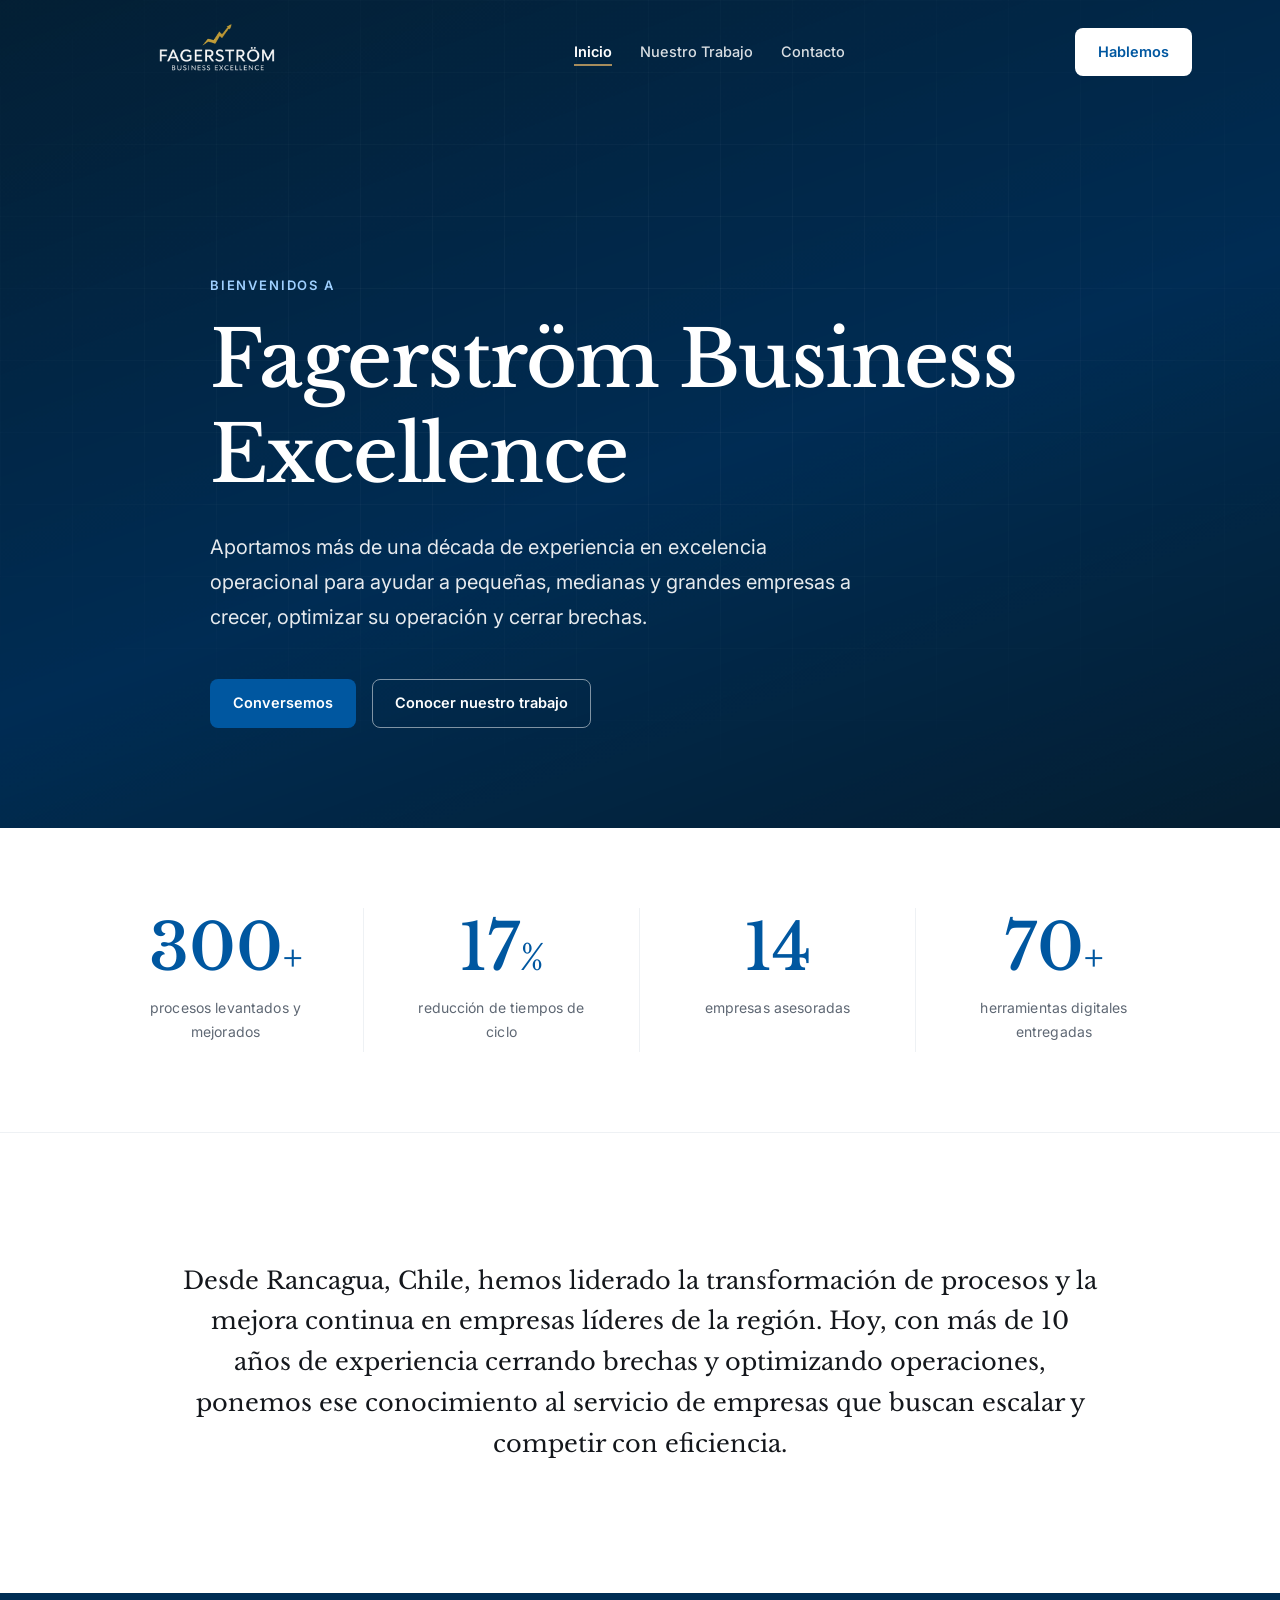
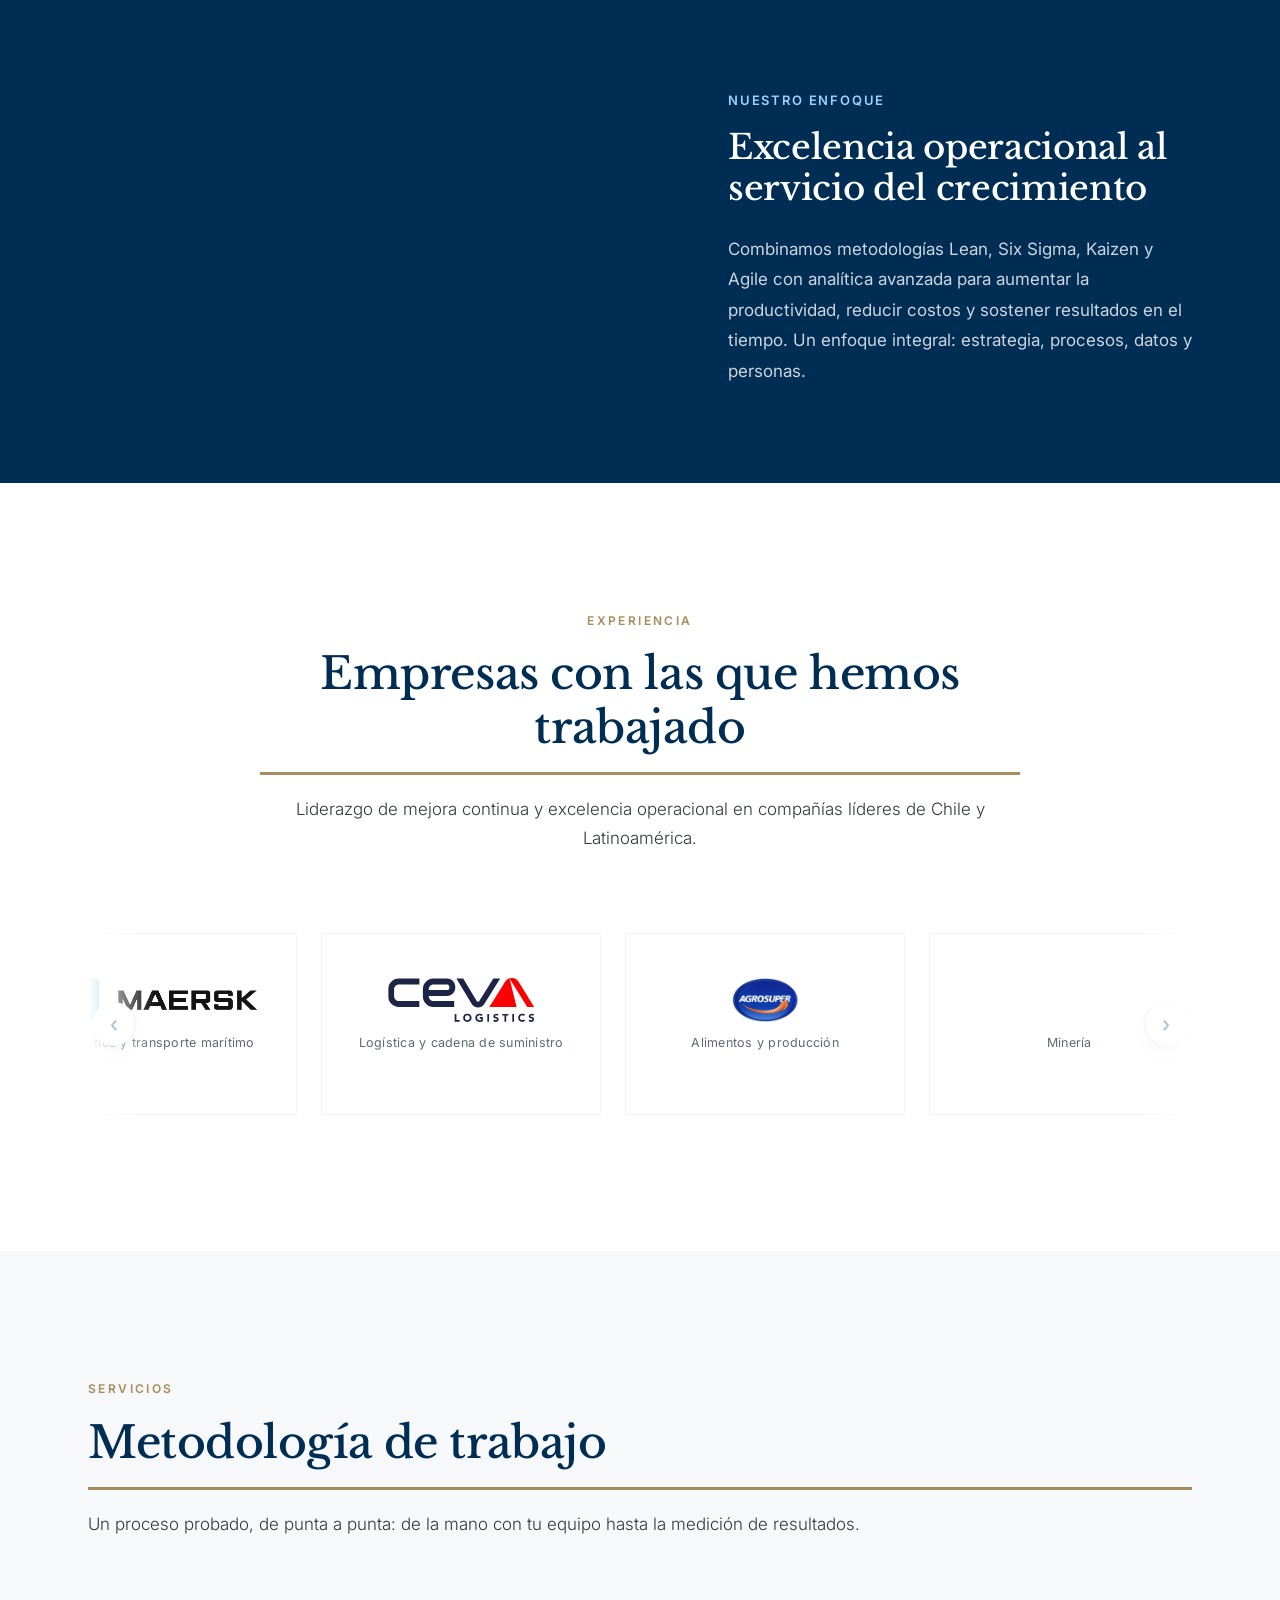
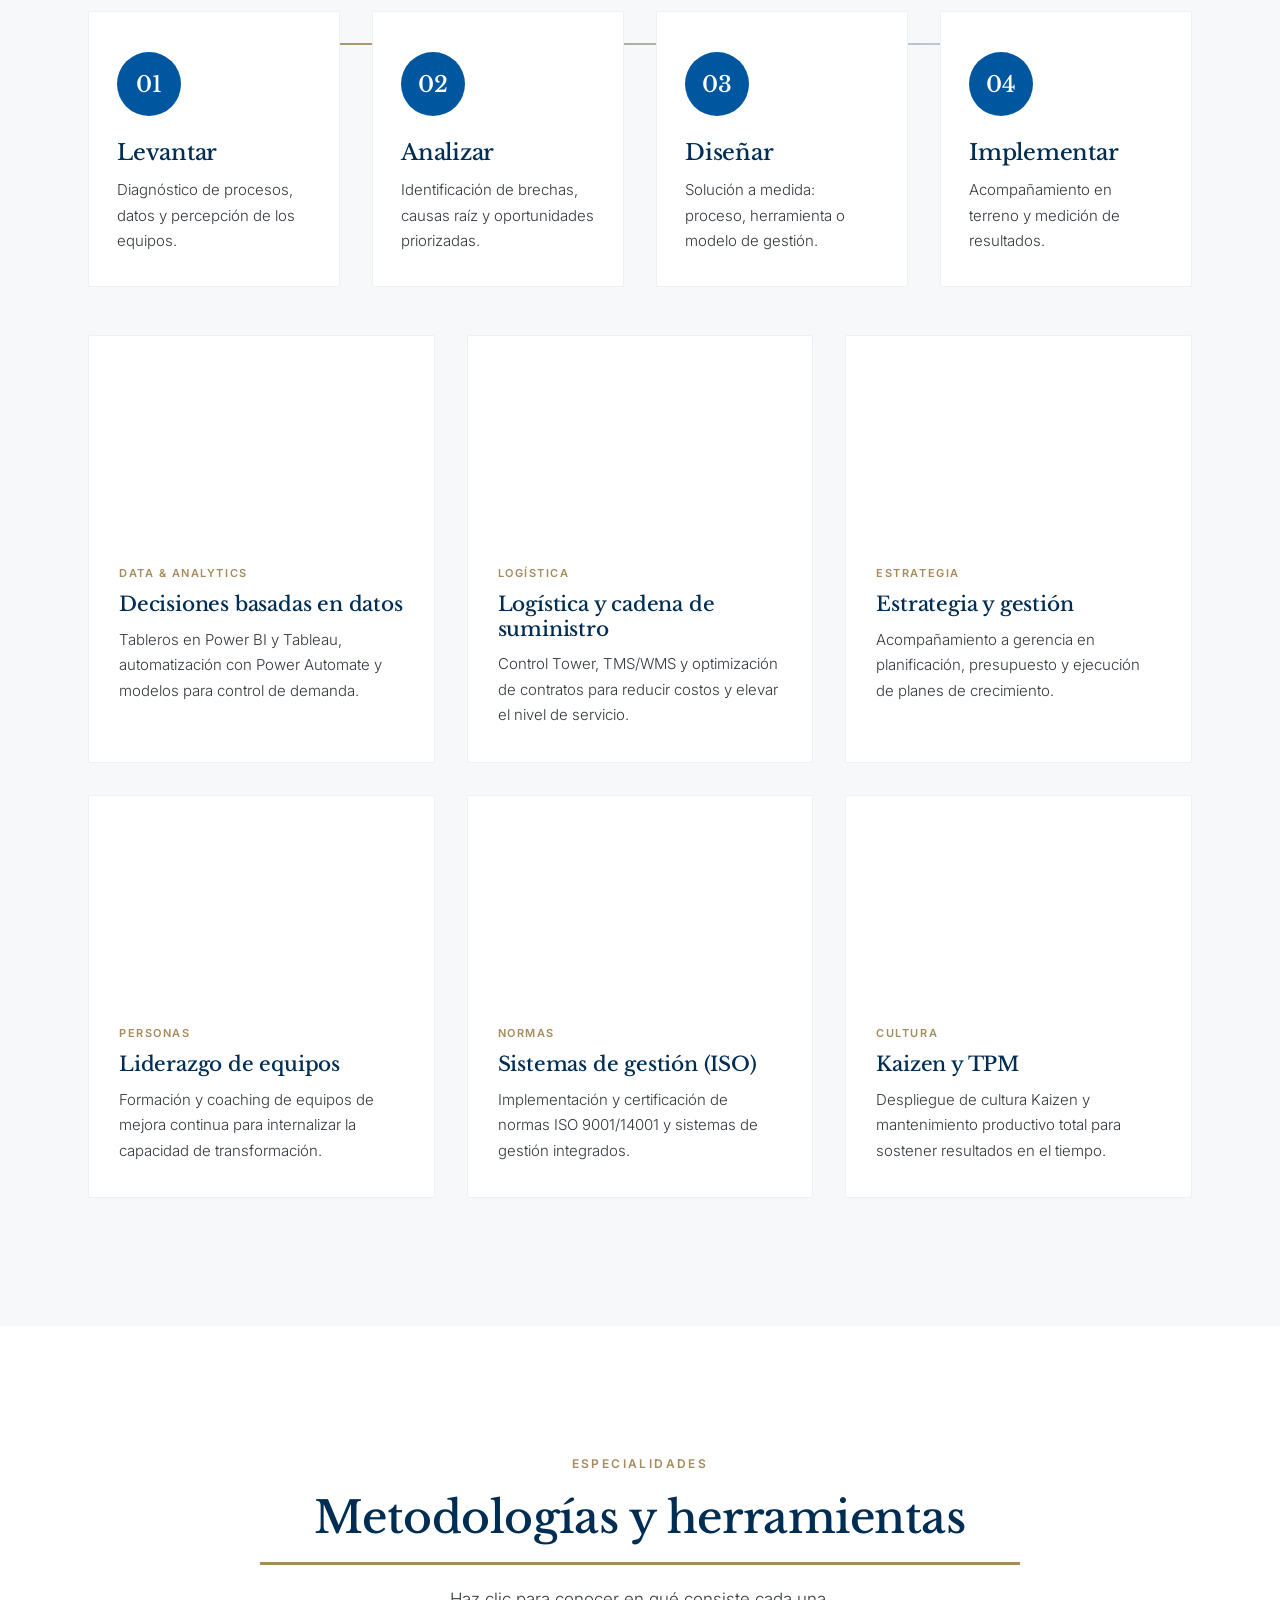
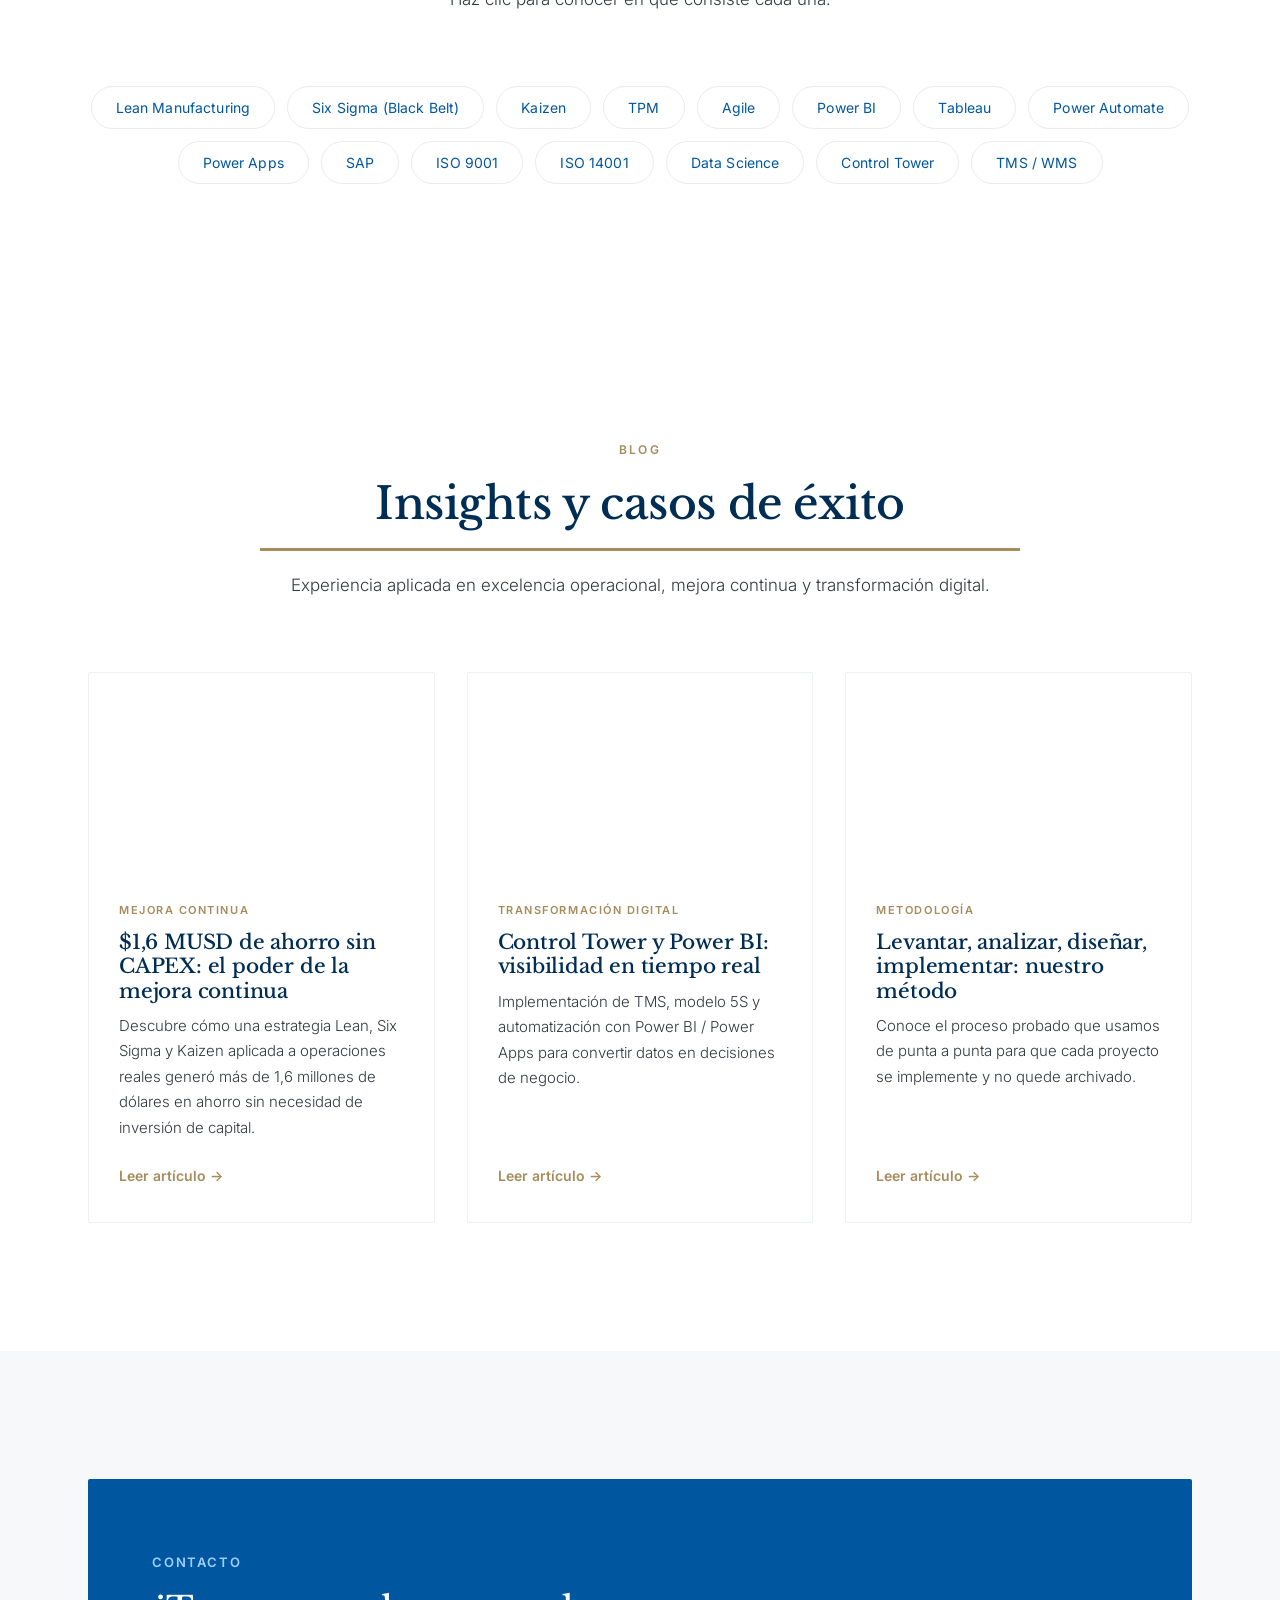
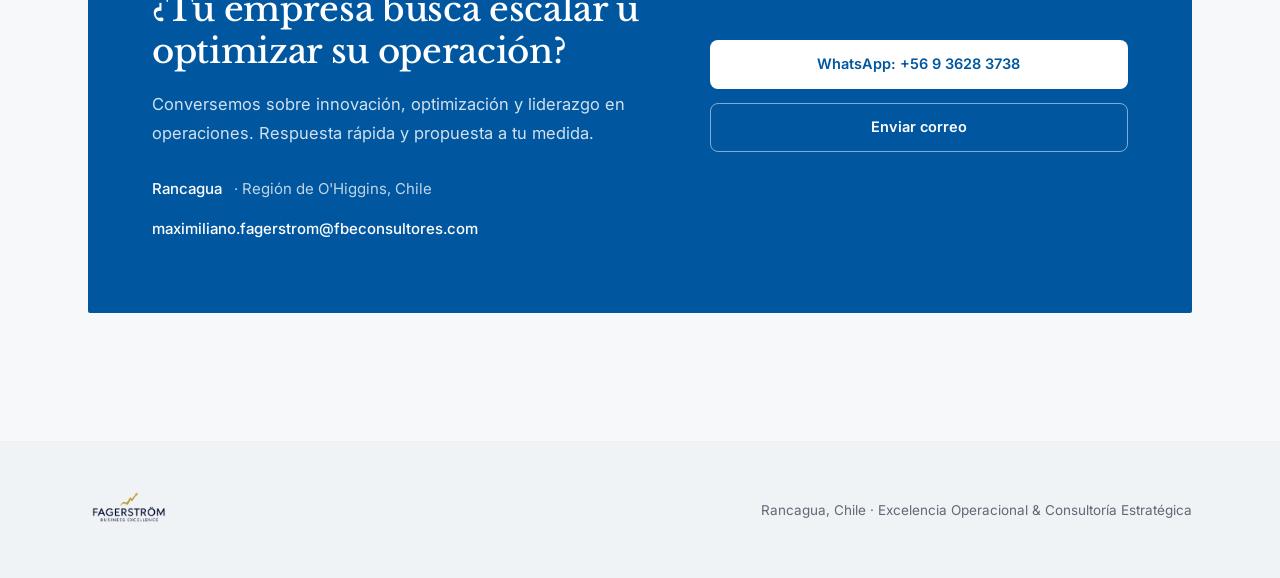
==== index.html @ 47f009aa "feat: carousel with real company logos, Report brand, cache bump v6" ====
﻿<!DOCTYPE html>
<html lang="es">
<head>
<meta charset="UTF-8" />
<meta name="viewport" content="width=device-width, initial-scale=1.0" />
<title>Chile | Fagerström Business Excellence</title>
<meta name="description" content="Consultoría estratégica en optimización de procesos, mejora continua y data analytics. Más de 10 años transformando operaciones en grandes empresas de Chile y Latinoamérica." />
<link rel="preconnect" href="https://fonts.googleapis.com" />
<link rel="preconnect" href="https://fonts.gstatic.com" crossorigin />
<link href="https://fonts.googleapis.com/css2?family=Inter:wght@400;500;600;700&family=Libre+Baskerville:ital,wght@0,400;0,700;1,400&display=swap" rel="stylesheet" />
<link rel="stylesheet" href="styles.css?v=6" />
</head>
<body>

<nav id="nav">
  <div class="container nav-inner">
    <a href="index.html" class="brand"><img class="mark logo-light" src="Logo_Fagerstrom_Blanco.png" alt="Fagerström Business Excellence" /><img class="mark logo-dark" src="Logo_Fagerstrom.png" alt="Fagerström Business Excellence" /></a>
    <ul class="nav-links">
      <li><a href="index.html" class="active">Inicio</a></li>
      <li><a href="nuestro-trabajo.html">Nuestro Trabajo</a></li>
      <li><a href="contacto.html">Contacto</a></li>
    </ul>
    <a class="btn nav-cta" href="contacto.html">Hablemos</a>
    <button class="hamburger" id="hamburger" aria-label="Menú"><span></span><span></span><span></span></button>
  </div>
</nav>

<div class="mobile-menu" id="mobileMenu">
  <button class="close" id="closeMenu">×</button>
  <a href="index.html">Inicio</a>
  <a href="nuestro-trabajo.html">Nuestro Trabajo</a>
  <a href="contacto.html">Contacto</a>
</div>

<header class="hero">
  <div class="hero-bg" style="background-image:url('https://images.unsplash.com/photo-1521737711867-e3b97375f902?q=80&w=1800&auto=format&fit=crop');"></div>
  <div class="hero-grid"></div>
  <div class="container">
    <div class="eyebrow anim-slide-down">Bienvenidos a</div>
    <h1 class="anim-slide-down--delay">Fagerström Business Excellence</h1>
    <p class="lead anim-slide-down--delay2">
      Aportamos más de una década de experiencia en excelencia operacional para ayudar a pequeñas,
      medianas y grandes empresas a crecer, optimizar su operación y cerrar brechas.
    </p>
    <div class="hero-ctas anim-blur-in--slow">
      <a class="btn btn-primary" href="contacto.html">Conversemos</a>
      <a class="btn btn-ghost-white" href="nuestro-trabajo.html">Conocer nuestro trabajo</a>
    </div>
  </div>
</header>

<section class="stats">
  <div class="container stats-grid">
    <div class="stat reveal"><div class="num"><span data-count="300">0</span><small>+</small></div><div class="label">procesos levantados y mejorados</div></div>
    <div class="stat reveal d1"><div class="num"><span data-count="17">0</span><small>%</small></div><div class="label">reducción de tiempos de ciclo</div></div>
    <div class="stat reveal d2"><div class="num"><span data-count="14">0</span></div><div class="label">empresas asesoradas</div></div>
    <div class="stat reveal d3"><div class="num"><span data-count="70">0</span><small>+</small></div><div class="label">herramientas digitales entregadas</div></div>
  </div>
</section>

<section class="intro">
  <div class="container">
    <p class="reveal">
      Desde Rancagua, Chile, hemos liderado la transformación de procesos y la mejora continua en empresas
      líderes de la región. Hoy, con más de 10 años de experiencia cerrando brechas y optimizando operaciones,
      ponemos ese conocimiento al servicio de empresas que buscan escalar y competir con eficiencia.
    </p>
  </div>
</section>

<section style="padding:0;">
  <div class="two-up reveal">
    <div class="img-col" style="background-image:url('https://images.unsplash.com/photo-1581094794329-c8112a89af12?q=80&w=1200&auto=format&fit=crop');"></div>
    <div class="txt-col">
      <div class="eyebrow" style="color:#9fd0ff;">Nuestro enfoque</div>
      <h3>Excelencia operacional al servicio del crecimiento</h3>
      <p>
        Combinamos metodologías Lean, Six Sigma, Kaizen y Agile con analítica avanzada para aumentar la
        productividad, reducir costos y sostener resultados en el tiempo. Un enfoque integral: estrategia,
        procesos, datos y personas.
      </p>
    </div>
  </div>
</section>

<section id="empresas">
  <div class="container">
    <div class="section-head center reveal">
      <div class="eyebrow">Experiencia</div>
      <h2>Empresas con las que hemos trabajado</h2>
      <span class="title-line"></span>
      <p>Liderazgo de mejora continua y excelencia operacional en compañías líderes de Chile y Latinoamérica.</p>
    </div>
    <div class="companies-carousel reveal" id="companiesCarousel">
      <div class="carousel-track" id="carouselTrack">
        <div class="company-card"><div class="logo"><img src="logos/maersk.png" alt="A.P. Moller - Maersk"></div><div class="sector">Logística y transporte marítimo</div></div>
        <div class="company-card"><div class="logo"><img src="logos/ceva.svg" alt="CEVA Logistics"></div><div class="sector">Logística y cadena de suministro</div></div>
        <div class="company-card"><div class="logo"><img src="logos/agrosuper.png" alt="Agrosuper"></div><div class="sector">Alimentos y producción</div></div>
        <div class="company-card"><div class="logo"><img src="logos/mvc.png" alt="Minera Valle Central"></div><div class="sector">Minería</div></div>
        <div class="company-card"><div class="logo"><img src="logos/report.svg" alt="Report"></div><div class="sector">Logística portuaria y agenciamiento</div></div>
        <div class="company-card"><div class="logo"><img src="logos/metalkit.png" alt="Metalkit"></div><div class="sector">Industria y manufactura</div></div>
      </div>
      <button class="carousel-btn prev" id="carouselPrev" aria-label="Anterior">‹</button>
      <button class="carousel-btn next" id="carouselNext" aria-label="Siguiente">›</button>
    </div>
  </div>
</section>

<section id="servicios" style="background:var(--light);">
  <div class="container">
    <div class="section-head reveal">
      <div class="eyebrow">Servicios</div>
      <h2>Metodología de trabajo</h2>
      <span class="title-line"></span>
      <p>Un proceso probado, de punta a punta: de la mano con tu equipo hasta la medición de resultados.</p>
    </div>

    <div class="process-flow reveal">
      <div class="flow-step">
        <div class="flow-num">01</div>
        <h3>Levantar</h3>
        <p>Diagnóstico de procesos, datos y percepción de los equipos.</p>
      </div>
      <div class="flow-step">
        <div class="flow-num">02</div>
        <h3>Analizar</h3>
        <p>Identificación de brechas, causas raíz y oportunidades priorizadas.</p>
      </div>
      <div class="flow-step">
        <div class="flow-num">03</div>
        <h3>Diseñar</h3>
        <p>Solución a medida: proceso, herramienta o modelo de gestión.</p>
      </div>
      <div class="flow-step">
        <div class="flow-num">04</div>
        <h3>Implementar</h3>
        <p>Acompañamiento en terreno y medición de resultados.</p>
      </div>
    </div>

    <div class="cards">
      <div class="card reveal">
        <div class="thumb" style="background-image:url('https://images.unsplash.com/photo-1551288049-bebda4e38f71?q=80&w=800&auto=format&fit=crop');"></div>
        <div class="body">
          <div class="kicker">Data & Analytics</div>
          <h3>Decisiones basadas en datos</h3>
          <p>Tableros en Power BI y Tableau, automatización con Power Automate y modelos para control de demanda.</p>
        </div>
      </div>
      <div class="card reveal d1">
        <div class="thumb" style="background-image:url('https://images.unsplash.com/photo-1586528116311-ad8dd3c8310d?q=80&w=800&auto=format&fit=crop');"></div>
        <div class="body">
          <div class="kicker">Logística</div>
          <h3>Logística y cadena de suministro</h3>
          <p>Control Tower, TMS/WMS y optimización de contratos para reducir costos y elevar el nivel de servicio.</p>
        </div>
      </div>
      <div class="card reveal d2">
        <div class="thumb" style="background-image:url('https://images.unsplash.com/photo-1454165804606-c3d57bc86b40?q=80&w=800&auto=format&fit=crop');"></div>
        <div class="body">
          <div class="kicker">Estrategia</div>
          <h3>Estrategia y gestión</h3>
          <p>Acompañamiento a gerencia en planificación, presupuesto y ejecución de planes de crecimiento.</p>
        </div>
      </div>
      <div class="card reveal">
        <div class="thumb" style="background-image:url('https://images.unsplash.com/photo-1522071820081-009f0129c71c?q=80&w=800&auto=format&fit=crop');"></div>
        <div class="body">
          <div class="kicker">Personas</div>
          <h3>Liderazgo de equipos</h3>
          <p>Formación y coaching de equipos de mejora continua para internalizar la capacidad de transformación.</p>
        </div>
      </div>
      <div class="card reveal d1">
        <div class="thumb" style="background-image:url('https://images.unsplash.com/photo-1450101499163-c8848c66ca85?q=80&w=800&auto=format&fit=crop');"></div>
        <div class="body">
          <div class="kicker">Normas</div>
          <h3>Sistemas de gestión (ISO)</h3>
          <p>Implementación y certificación de normas ISO 9001/14001 y sistemas de gestión integrados.</p>
        </div>
      </div>
      <div class="card reveal d2">
        <div class="thumb" style="background-image:url('https://images.unsplash.com/photo-1504328345606-18bbc8c9d7d1?q=80&w=800&auto=format&fit=crop');"></div>
        <div class="body">
          <div class="kicker">Cultura</div>
          <h3>Kaizen y TPM</h3>
          <p>Despliegue de cultura Kaizen y mantenimiento productivo total para sostener resultados en el tiempo.</p>
        </div>
      </div>
    </div>
  </div>
</section>

<section id="especialidades">
  <div class="container">
    <div class="section-head center reveal">
      <div class="eyebrow">Especialidades</div>
      <h2>Metodologías y herramientas</h2>
      <span class="title-line"></span>
      <p>Haz clic para conocer en qué consiste cada una.</p>
    </div>
    <div class="chips-wrap reveal">
      <p class="chip-hint">Toca una etiqueta para ver su descripción</p>
      <div class="chip-info" id="chipInfo">
        <div class="title" id="chipTitle"></div>
        <p id="chipDesc"></p>
      </div>
      <div class="chips" id="chips">
        <button class="chip" data-desc="Metodología enfocada en eliminar desperdicios de los procesos y entregar valor al cliente con el menor uso de recursos, tiempo y esfuerzo posible.">Lean Manufacturing</button>
        <button class="chip" data-desc="Enfoque basado en datos para reducir la variabilidad y los defectos en los procesos, logrando resultados medibles y consistentes mediante el ciclo DMAIC.">Six Sigma (Black Belt)</button>
        <button class="chip" data-desc="Filosofía de mejora continua en pequeños pasos que involucra a todos los niveles de la organización para optimizar procesos de forma sostenida.">Kaizen</button>
        <button class="chip" data-desc="Mantenimiento Productivo Total: sistema que maximiza la disponibilidad de los equipos integrando a operación y mantenimiento para eliminar fallas y paradas.">TPM</button>
        <button class="chip" data-desc="Marco de trabajo flexible e iterativo que permite entregar valor rápido, adaptarse al cambio y mejorar la colaboración entre equipos.">Agile</button>
        <button class="chip" data-desc="Herramienta de Microsoft para visualizar datos y crear tableros interactivos que facilitan el seguimiento de KPIs y la toma de decisiones.">Power BI</button>
        <button class="chip" data-desc="Plataforma de analítica visual que convierte grandes volúmenes de datos en insights accionables para el negocio.">Tableau</button>
        <button class="chip" data-desc="Herramienta de automatización de flujos de trabajo y tareas repetitivas, reduciendo tiempos y errores manuales.">Power Automate</button>
        <button class="chip" data-desc="Plataforma para construir aplicaciones de negocio a medida sin necesidad de desarrollo de software complejo.">Power Apps</button>
        <button class="chip" data-desc="Sistema ERP líder para gestionar de forma integrada finanzas, logística, producción y otras áreas de la empresa.">SAP</button>
        <button class="chip" data-desc="Norma internacional de sistemas de gestión de calidad que garantiza procesos consistentes y orientados a la satisfacción del cliente.">ISO 9001</button>
        <button class="chip" data-desc="Norma de gestión ambiental que ayuda a las empresas a reducir su impacto y cumplir con las regulaciones vigentes.">ISO 14001</button>
        <button class="chip" data-desc="Análisis de datos y modelos estadísticos para descubrir patrones, predecir demanda y respaldar decisiones estratégicas.">Data Science</button>
        <button class="chip" data-desc="Centro de control que monitorea la cadena de suministro en tiempo real, mejorando visibilidad y tiempo de respuesta.">Control Tower</button>
        <button class="chip" data-desc="Sistemas de gestión de transporte y de almacenes que optimizan rutas, inventario y operaciones de bodega.">TMS / WMS</button>
      </div>
    </div>
  </div>
</section>

<section id="blog">
  <div class="container">
    <div class="section-head center reveal">
      <div class="eyebrow">Blog</div>
      <h2>Insights y casos de éxito</h2>
      <span class="title-line"></span>
      <p>Experiencia aplicada en excelencia operacional, mejora continua y transformación digital.</p>
    </div>
    <div class="cards">
      <article class="card reveal">
        <div class="thumb" style="background-image:url('https://images.unsplash.com/photo-1543286386-713bdd548da4?q=80&w=800&auto=format&fit=crop');"></div>
        <div class="body">
          <div class="kicker">Mejora continua</div>
          <h3>$1,6 MUSD de ahorro sin CAPEX: el poder de la mejora continua</h3>
          <p>Descubre cómo una estrategia Lean, Six Sigma y Kaizen aplicada a operaciones reales generó más de 1,6 millones de dólares en ahorro sin necesidad de inversión de capital.</p>
          <a class="read-more" href="#">Leer artículo →</a>
        </div>
      </article>
      <article class="card reveal d1">
        <div class="thumb" style="background-image:url('https://images.unsplash.com/photo-1460925895917-afdab827c52f?q=80&w=800&auto=format&fit=crop');"></div>
        <div class="body">
          <div class="kicker">Transformación digital</div>
          <h3>Control Tower y Power BI: visibilidad en tiempo real</h3>
          <p>Implementación de TMS, modelo 5S y automatización con Power BI / Power Apps para convertir datos en decisiones de negocio.</p>
          <a class="read-more" href="#">Leer artículo →</a>
        </div>
      </article>
      <article class="card reveal d2">
        <div class="thumb" style="background-image:url('https://images.unsplash.com/photo-1531973576160-7125cd663d86?q=80&w=800&auto=format&fit=crop');"></div>
        <div class="body">
          <div class="kicker">Metodología</div>
          <h3>Levantar, analizar, diseñar, implementar: nuestro método</h3>
          <p>Conoce el proceso probado que usamos de punta a punta para que cada proyecto se implemente y no quede archivado.</p>
          <a class="read-more" href="#">Leer artículo →</a>
        </div>
      </article>
    </div>
  </div>
</section>

<section id="contacto" style="background:var(--light);">
  <div class="container">
    <div class="contact-band reveal">
      <div>
        <div class="eyebrow" style="color:#9fd0ff;">Contacto</div>
        <h2>¿Tu empresa busca escalar u optimizar su operación?</h2>
        <p>Conversemos sobre innovación, optimización y liderazgo en operaciones. Respuesta rápida y propuesta a tu medida.</p>
        <div class="detail"><b>Rancagua</b><span>· Región de O'Higgins, Chile</span></div>
        <div class="detail"><b>maximiliano.fagerstrom@fbeconsultores.com</b></div>
      </div>
      <div class="contact-ctas">
        <a class="btn btn-onwhite" href="https://wa.me/56936283738" target="_blank" rel="noopener">WhatsApp: +56 9 3628 3738</a>
        <a class="btn btn-ghost-white" href="mailto:maximiliano.fagerstrom@fbeconsultores.com">Enviar correo</a>
      </div>
    </div>
  </div>
</section>

<footer>
  <div class="container footer-inner">
    <span class="brand" style="font-size:16px;color:var(--deep);"><img class="mark" src="Logo_Fagerstrom.png" alt="Fagerström Business Excellence" /></span>
    <span class="meta">Rancagua, Chile · Excelencia Operacional & Consultoría Estratégica</span>
  </div>
</footer>

<script src="script.js?v=6"></script>
</body>
</html>
---- styles.css ----
:root {
  --navy: #0057A0;
  --deep: #002d54;
  --accent: #A68C5C;
  --light: #f6f8fa;
  --light-2: #f0f3f6;
  --text: #1a1d21;
  --body: #33383f;
  --muted: #5f6874;
  --line: #e8ecef;
  --hairline: #eef1f4;
  --serif: 'Libre Baskerville', 'Baskerville', 'Baskerville Old Face', Georgia, serif;
  --sans: 'Inter', system-ui, sans-serif;
}

* { margin: 0; padding: 0; box-sizing: border-box; }
html { scroll-behavior: smooth; }
body { font-family: var(--sans); color: var(--text); line-height: 1.7; font-weight: 400; -webkit-font-smoothing: antialiased; overflow-x: hidden; }
h1, h2, h3, h4, h5 { font-family: var(--serif); font-weight: 500; line-height: 1.22; color: var(--deep); letter-spacing: -.01em; }
.container { max-width: 1200px; margin: 0 auto; padding: 0 48px; }
section { padding: 128px 0; }

/* ============ Animaciones (estilo McKinsey) ============ */
@keyframes blur-in { from { opacity: 0; } to { opacity: 1; } }
@keyframes slight-slide-down { from { opacity: 0; transform: translateY(-20px); } to { opacity: 1; transform: translateY(0); } }
@keyframes slight-slide-left { from { transform: translateX(20px); } to { transform: translateX(0); } }
@keyframes slight-slide-right { from { transform: translateX(-20px); } to { transform: translateX(0); } }
@keyframes fade-in { 0% { opacity: 0; } 100% { opacity: 1; } }
@keyframes appear { from { opacity: 0; transform: translateY(30px); } to { opacity: 1; transform: translateY(0); } }
@keyframes hero-zoom { from { transform: scale(1); } to { transform: scale(1.06); } }
@keyframes animate-gradient { 0% { background-size: 10000% 10000%; } 100% { background-size: 100% 100%; } }
@keyframes grid-pan { 0% { background-position: 0 0; } 100% { background-position: 72px 72px; } }
@keyframes line-grow { from { width: 0; } to { width: 100%; } }
@keyframes underline-slide { from { transform: scaleX(0); } to { transform: scaleX(1); } }

.anim-blur-in { animation: blur-in 1s backwards .2s; }
.anim-blur-in--slow { animation: blur-in 1s backwards .6s; }
.anim-slide-down { animation: slight-slide-down 1s backwards; }
.anim-slide-down--delay { animation: slight-slide-down 1s backwards .2s; }
.anim-slide-down--delay2 { animation: slight-slide-down 1s backwards .4s; }
.anim-fade-in { animation: fade-in .6s; }
.anim-appear { animation: appear .6s ease-in-out backwards; }

/* Línea de acento que se dibuja bajo los títulos (al hacer scroll) */
.section-head .title-line { display: block; width: 0; height: 3px; margin-top: 18px; background: var(--accent); }
.section-head.visible .title-line { animation: line-grow 1s ease-out forwards; }
.section-head.center .title-line { margin-left: auto; margin-right: auto; }

/* Subrayado deslizante en enlaces de listas */
.list-cols a { position: relative; }
.list-cols a::after { content: ""; position: absolute; left: 0; bottom: 0; width: 100%; height: 2px; background: var(--accent); transform: scaleX(0); transform-origin: left; transition: transform .35s ease; }
.list-cols a:hover::after { transform: scaleX(1); }

/* Enlaces de nav con línea que se desliza */
.nav-links a { position: relative; }
.nav-links a::after { content: ""; position: absolute; left: 0; bottom: -6px; width: 100%; height: 2px; background: var(--accent); transform: scaleX(0); transform-origin: left; transition: transform .3s ease; }
.nav-links a:hover::after, .nav-links a.active::after { transform: scaleX(1); }

/* Reveal on scroll */
.reveal { opacity: 0; transform: translateY(30px); transition: opacity .7s cubic-bezier(.16,.68,.43,.99), transform .7s cubic-bezier(.16,.68,.43,.99); }
.reveal.visible { opacity: 1; transform: none; }
.reveal.d1 { transition-delay: .08s; } .reveal.d2 { transition-delay: .16s; } .reveal.d3 { transition-delay: .24s; }

/* ============ Nav ============ */
nav { position: fixed; top: 0; left: 0; right: 0; z-index: 100; padding: 20px 0; background: transparent; transition: all .3s; }
nav.scrolled { background: #fff; padding: 12px 0; box-shadow: 0 1px 0 rgba(0,0,0,.08); }
.nav-inner { display: flex; align-items: center; justify-content: space-between; }
.brand { display: flex; align-items: center; gap: 11px; font-family: var(--serif); font-weight: 700; font-size: 18px; letter-spacing: -.01em; color: #fff; text-decoration: none; }
.brand .mark { width: 34px; height: 34px; border-radius: 7px; background: var(--navy); display: grid; place-items: center; color: #fff; font-family: var(--sans); font-weight: 700; font-size: 15px; }
.brand img.mark { width: auto; height: 64px; border-radius: 0; background: transparent; display: inline-block; }
.brand img.logo-light { display: inline-block; }
.brand img.logo-dark { display: none; }
nav.scrolled .brand img.logo-light { display: none; }
nav.scrolled .brand img.logo-dark { display: inline-block; }
nav.scrolled .brand { color: var(--deep); }
.nav-links { display: flex; gap: 28px; list-style: none; }
.nav-links a { color: rgba(255,255,255,.85); text-decoration: none; font-size: 14.5px; font-weight: 500; transition: color .2s; }
nav.scrolled .nav-links a { color: var(--muted); }
.nav-links a:hover { color: #fff; }
nav.scrolled .nav-links a:hover { color: var(--accent); }
.nav-links a.active { color: #fff; font-weight: 600; }
nav.scrolled .nav-links a.active { color: var(--accent); }
.btn { display: inline-flex; align-items: center; gap: 8px; font-family: var(--sans); font-weight: 600; font-size: 14.5px; padding: 11px 22px; border-radius: 8px; cursor: pointer; border: 1px solid transparent; transition: all .2s; text-decoration: none; white-space: nowrap; }
.btn-primary { background: var(--navy); color: #fff; }
.btn-primary:hover { background: #004b8a; transform: translateY(-1px); }
.nav-cta { background: #fff; color: var(--navy); }
.nav-cta:hover { background: #eef2f7; }
nav.scrolled .nav-cta { background: var(--navy); color: #fff; }
.hamburger { display: none; background: none; border: none; cursor: pointer; flex-direction: column; gap: 5px; padding: 6px; }
.hamburger span { width: 22px; height: 2px; background: #fff; display: block; }
nav.scrolled .hamburger span { background: var(--deep); }

/* ============ Hero ============ */
.hero { position: relative; min-height: 92vh; display: flex; align-items: flex-end; padding: 180px 0 100px; color: #fff; overflow: hidden; background: var(--deep); }
.hero .hero-bg { position: absolute; inset: 0; background-size: cover; background-position: center; animation: hero-zoom 20s ease-out forwards; }
.hero .hero-bg::after { content: ""; position: absolute; inset: 0; background: linear-gradient(160deg, rgba(5,28,44,.82) 0%, rgba(0,45,84,.5) 55%, rgba(5,28,44,.92) 100%); }
.hero .hero-grid { position: absolute; inset: 0; background-image: linear-gradient(rgba(255,255,255,.035) 1px, transparent 1px), linear-gradient(90deg, rgba(255,255,255,.035) 1px, transparent 1px); background-size: 72px 72px; animation: grid-pan 6s linear infinite; -webkit-mask-image: radial-gradient(70% 60% at 50% 40%, #000 20%, transparent 100%); mask-image: radial-gradient(70% 60% at 50% 40%, #000 20%, transparent 100%); }
.hero .container { position: relative; }
.eyebrow { font-size: 13px; font-weight: 600; letter-spacing: .14em; text-transform: uppercase; margin-bottom: 16px; color: #9fd0ff; }
.hero h1 { font-size: clamp(44px, 6.5vw, 78px); font-weight: 500; color: #fff; letter-spacing: -.02em; max-width: 860px; }
.hero p.lead { font-size: 20px; max-width: 660px; margin-top: 28px; color: rgba(255,255,255,.9); line-height: 1.75; font-weight: 400; }
.hero-ctas { display: flex; gap: 16px; flex-wrap: wrap; margin-top: 44px; }
.btn-ghost-white { background: transparent; color: #fff; border-color: rgba(255,255,255,.5); }
.btn-ghost-white:hover { background: rgba(255,255,255,.12); }

/* Hero interno (páginas secundarias) */
.hero.sub { min-height: 60vh; padding: 150px 0 70px; align-items: flex-end; }
.hero.sub h1 { font-size: clamp(36px, 5vw, 58px); }

/* ============ Stats ============ */
.stats { background: #fff; padding: 80px 0; border-bottom: 1px solid var(--hairline); }
.stats-grid { display: grid; grid-template-columns: repeat(4, 1fr); }
.stat { text-align: center; padding: 8px 48px; border-right: 1px solid var(--hairline); }
.stat:last-child { border-right: none; }
.stat .num { font-family: var(--serif); font-size: clamp(44px, 5.5vw, 64px); font-weight: 500; color: var(--navy); line-height: 1; }
.stat .num small { font-size: 55%; font-weight: 500; }
.stat .label { color: var(--muted); font-size: 14px; margin-top: 16px; letter-spacing: .01em; }

/* ============ Section head ============ */
.section-head { margin-bottom: 72px; }
.section-head.center { text-align: center; max-width: 760px; margin-left: auto; margin-right: auto; }
.section-head .eyebrow { color: var(--accent); letter-spacing: .2em; font-size: 12px; }
.section-head h2 { font-size: clamp(30px, 4vw, 44px); font-weight: 500; }
.section-head p { color: var(--body); margin-top: 20px; font-size: 17px; line-height: 1.7; font-weight: 300; }
.section-head.bordered { border-bottom: 1px solid var(--hairline); padding-bottom: 32px; }

/* Intro */
.intro { background: #fff; }
.intro p { font-family: var(--serif); font-size: 24px; color: #14171c; max-width: 920px; margin: 0 auto; text-align: center; line-height: 1.7; font-weight: 300; }

/* Two-up */
.two-up { display: grid; grid-template-columns: 1fr 1fr; background: var(--deep); }
.two-up .img-col { min-height: 460px; background-size: cover; background-position: center; }
.two-up .txt-col { padding: 96px 88px; display: flex; flex-direction: column; justify-content: center; color: #fff; }
.two-up .txt-col h3 { color: #fff; font-size: 34px; font-weight: 500; margin-bottom: 24px; }
.two-up .txt-col p { color: rgba(255,255,255,.8); font-size: 17px; line-height: 1.8; font-weight: 400; }

/* Companies carousel */
.companies-carousel { position: relative; width: 100%; overflow: hidden; padding: 8px 0; -webkit-mask-image: linear-gradient(90deg, transparent, #000 6%, #000 94%, transparent); mask-image: linear-gradient(90deg, transparent, #000 6%, #000 94%, transparent); }
.carousel-track { display: flex; width: max-content; will-change: transform; }
.company-card { background: #fff; border: 1px solid var(--hairline); border-radius: 2px; padding: 44px 32px; text-align: center; transition: transform .3s, box-shadow .3s; min-width: 0; width: 280px; flex: 0 0 auto; margin-right: 24px; box-sizing: border-box; }
.company-card:hover { transform: translateY(-4px); box-shadow: 0 20px 40px -24px rgba(0,30,60,.18); }
.company-card .logo { font-family: var(--serif); font-size: 21px; font-weight: 500; color: var(--deep); word-wrap: break-word; overflow-wrap: anywhere; hyphens: auto; line-height: 1.3; display: flex; align-items: center; justify-content: center; min-height: 44px; }
.company-card .logo img { max-width: 100%; max-height: 44px; height: auto; object-fit: contain; }
.company-card .sector { font-size: 12.5px; color: var(--muted); margin-top: 12px; letter-spacing: .02em; line-height: 1.45; }
.carousel-btn { position: absolute; top: 50%; transform: translateY(-50%); z-index: 3; width: 44px; height: 44px; border-radius: 50%; border: 1px solid var(--line); background: #fff; color: var(--navy); font-size: 24px; line-height: 1; cursor: pointer; box-shadow: 0 8px 20px -12px rgba(0,30,60,.3); transition: all .2s; display: flex; align-items: center; justify-content: center; }
.carousel-btn:hover { background: var(--navy); color: #fff; }
.carousel-btn.prev { left: 4px; }
.carousel-btn.next { right: 4px; }

/* Process flow */
.process-flow { display: grid; grid-template-columns: repeat(4, 1fr); gap: 32px; position: relative; margin-bottom: 48px; }
.process-flow::before { content: ""; position: absolute; top: 32px; left: 12.5%; right: 12.5%; height: 2px; background: linear-gradient(90deg, var(--accent), rgba(0,103,185,.25)); }
.flow-step { background: #fff; border: 1px solid var(--hairline); border-radius: 2px; padding: 40px 28px 32px; position: relative; transition: transform .3s, box-shadow .3s; }
.flow-step:hover { transform: translateY(-4px); box-shadow: 0 20px 40px -24px rgba(0,30,60,.18); }
.flow-num { width: 64px; height: 64px; border-radius: 50%; background: var(--navy); color: #fff; font-family: var(--serif); font-size: 22px; font-weight: 500; display: grid; place-items: center; margin-bottom: 24px; position: relative; z-index: 1; }
.flow-step h3 { font-size: 22px; font-weight: 500; margin-bottom: 10px; }
.flow-step p { color: var(--body); font-size: 15px; line-height: 1.7; font-weight: 300; }

/* Blog */
.read-more { display: inline-flex; align-items: center; gap: 6px; margin-top: 14px; font-size: 14px; font-weight: 600; color: var(--accent); text-decoration: none; }
.read-more:hover { color: var(--navy); }
.chips-wrap { display: flex; flex-direction: column; gap: 0; }
.chips { display: flex; flex-wrap: wrap; gap: 12px; justify-content: center; }
.chip { font-size: 14px; font-weight: 400; color: var(--navy); background: #fff; border: 1px solid var(--line); padding: 12px 24px; border-radius: 999px; cursor: pointer; transition: all .25s; font-family: var(--sans); letter-spacing: .01em; }
.chip:hover { border-color: var(--accent); color: var(--accent); }
.chip.active { background: var(--navy); color: #fff; border-color: var(--navy); }
.chip-info { max-width: 760px; margin: 0 auto 28px; background: var(--light); border-left: 2px solid var(--accent); border-radius: 0 6px 6px 0; padding: 32px 40px; display: none; }
.chip-info.show { display: block; animation: fade-in .3s ease; }
.chip-info .title { font-family: var(--serif); font-size: 20px; font-weight: 500; color: var(--deep); margin-bottom: 10px; }
.chip-info p { color: var(--body); font-size: 15.5px; line-height: 1.7; font-weight: 300; }
.chip-hint { display: none; }

/* Cards */
.cards { display: grid; grid-template-columns: repeat(3, 1fr); gap: 32px; }
.card { background: #fff; border: 1px solid var(--hairline); border-radius: 2px; overflow: hidden; transition: transform .3s, box-shadow .3s; display: flex; flex-direction: column; }
.card:hover { transform: translateY(-5px); box-shadow: 0 24px 48px -26px rgba(0,30,60,.22); }
.card .thumb { height: 200px; background-size: cover; background-position: center; overflow: hidden; }
.card .thumb { transition: transform .6s ease; }
.card:hover .thumb { transform: scale(1.05); }
.card .body { padding: 28px 30px 34px; display: flex; flex-direction: column; gap: 10px; flex: 1; }
.card .kicker { font-size: 11px; font-weight: 600; letter-spacing: .14em; text-transform: uppercase; color: var(--accent); }
.card h3 { font-size: 20px; font-weight: 500; }
.card p { color: var(--body); font-size: 15px; line-height: 1.7; flex: 1; font-weight: 300; }

.featured { display: grid; grid-template-columns: 1.1fr 1fr; background: #fff; border: 1px solid var(--hairline); border-radius: 2px; overflow: hidden; margin-bottom: 40px; }
.featured .thumb { min-height: 380px; background-size: cover; background-position: center; transition: transform .6s ease; }
.featured:hover .thumb { transform: scale(1.05); }
.featured .body { padding: 56px; display: flex; flex-direction: column; justify-content: center; gap: 16px; }
.featured h3 { font-size: 30px; font-weight: 500; }
.featured p { color: var(--body); font-size: 16.5px; line-height: 1.7; font-weight: 300; }

/* Lista de industrias / funciones (our-work) */
.list-cols { display: grid; grid-template-columns: repeat(2, 1fr); gap: 8px 64px; }
.list-cols a { color: var(--navy); text-decoration: none; font-size: 16px; font-weight: 400; padding: 14px 0; display: block; border-bottom: 1px solid var(--hairline); transition: color .2s, padding-left .2s; }
.list-cols a:hover { color: var(--accent); padding-left: 6px; }

/* Contact */
.contact-band { background: var(--navy); color: #fff; border-radius: 2px; padding: 72px 64px; display: grid; grid-template-columns: 1.2fr 1fr; gap: 56px; align-items: center; }
.contact-band h2 { color: #fff; font-size: 34px; font-weight: 500; margin-bottom: 18px; }
.contact-band p { color: rgba(255,255,255,.82); font-size: 16.5px; line-height: 1.75; margin-bottom: 28px; font-weight: 400; }
.contact-band .detail { display: flex; align-items: center; gap: 12px; margin-top: 14px; font-size: 15px; }
.contact-band .detail b { color: #fff; font-weight: 500; }
.contact-band .detail span { color: rgba(255,255,255,.75); }
.contact-ctas { display: flex; flex-direction: column; gap: 14px; }
.contact-ctas .btn { justify-content: center; }
.btn-onwhite { background: #fff; color: var(--navy); }
.btn-onwhite:hover { background: #eef2f7; }

/* Footer */
footer { background: var(--light-2); border-top: 1px solid var(--hairline); padding: 48px 0; }
.footer-inner { display: flex; align-items: center; justify-content: space-between; flex-wrap: wrap; gap: 16px; }
footer .brand img.mark { height: 40px; }
footer .meta { color: var(--muted); font-size: 13.5px; }

@media (max-width: 880px) {
  .container { padding: 0 20px; max-width: 100%; }
  section { padding: 80px 0; }
  .nav-links, .nav-cta { display: none; }
  .hamburger { display: flex; }
  .stats-grid { grid-template-columns: repeat(2, 1fr); }
  .stat { border-right: none; border-bottom: 1px solid var(--line); padding: 18px 0; }
  .stat:last-child { border-bottom: none; }
  .cards { grid-template-columns: 1fr; }
  .featured { grid-template-columns: 1fr; }
  .featured .thumb { min-height: 200px; }
  .featured .body { padding: 28px 22px; }
  .two-up { grid-template-columns: 1fr; }
  .two-up .img-col { min-height: 220px; }
  .two-up .txt-col { padding: 48px 24px; }
  .companies-carousel { -webkit-mask-image: linear-gradient(90deg, transparent, #000 3%, #000 97%, transparent); mask-image: linear-gradient(90deg, transparent, #000 3%, #000 97%, transparent); }
  .company-card { width: 240px; padding: 26px 20px; }
  .company-card .logo { font-size: 17px; }
  .company-card .sector { font-size: 11.5px; margin-top: 8px; }
  .carousel-btn { display: flex; }
  .process-flow { grid-template-columns: 1fr; gap: 28px; margin-bottom: 40px; }
  .process-flow::before { display: none; }
  .flow-step { display: flex; flex-direction: row; align-items: flex-start; gap: 20px; padding: 24px 22px; }
  .flow-step .flow-num { margin-bottom: 0; flex: 0 0 auto; }
  .flow-step h3 { font-size: 20px; margin-bottom: 6px; }
  .list-cols { grid-template-columns: 1fr; }
  .contact-band { grid-template-columns: 1fr; padding: 40px 26px; }
  .chips-wrap { width: 100%; }
  .chips { gap: 8px; justify-content: flex-start; width: 100%; }
  .chip { font-size: 13px; padding: 10px 14px; max-width: 100%; }
  .chip-info {
    display: none;
    margin: 0 0 16px !important;
    padding: 16px 14px !important;
    border-radius: 8px !important;
    border-left-width: 3px !important;
    width: 100% !important;
    max-width: 100% !important;
    box-sizing: border-box !important;
    background: #eef5fb !important;
    box-shadow: 0 8px 24px -16px rgba(0,30,60,.35);
  }
  .chip-info.show {
    display: block !important;
    position: sticky;
    top: 70px;
    z-index: 20;
  }
  .chip-info .title { font-size: 17px; }
  .chip-info p { font-size: 14.5px; }
  .chip-hint {
    display: block !important;
    text-align: center;
    color: var(--muted);
    font-size: 13px;
    margin: 0 0 12px;
  }
}
.mobile-menu { display: none; position: fixed; inset: 0; z-index: 99; background: #fff; flex-direction: column; align-items: center; justify-content: center; gap: 26px; }
.mobile-menu.open { display: flex; }
.mobile-menu a { color: var(--deep); text-decoration: none; font-size: 22px; font-family: var(--serif); font-weight: 600; }
.mobile-menu .close { position: absolute; top: 22px; right: 26px; background: none; border: none; font-size: 32px; cursor: pointer; color: var(--deep); }
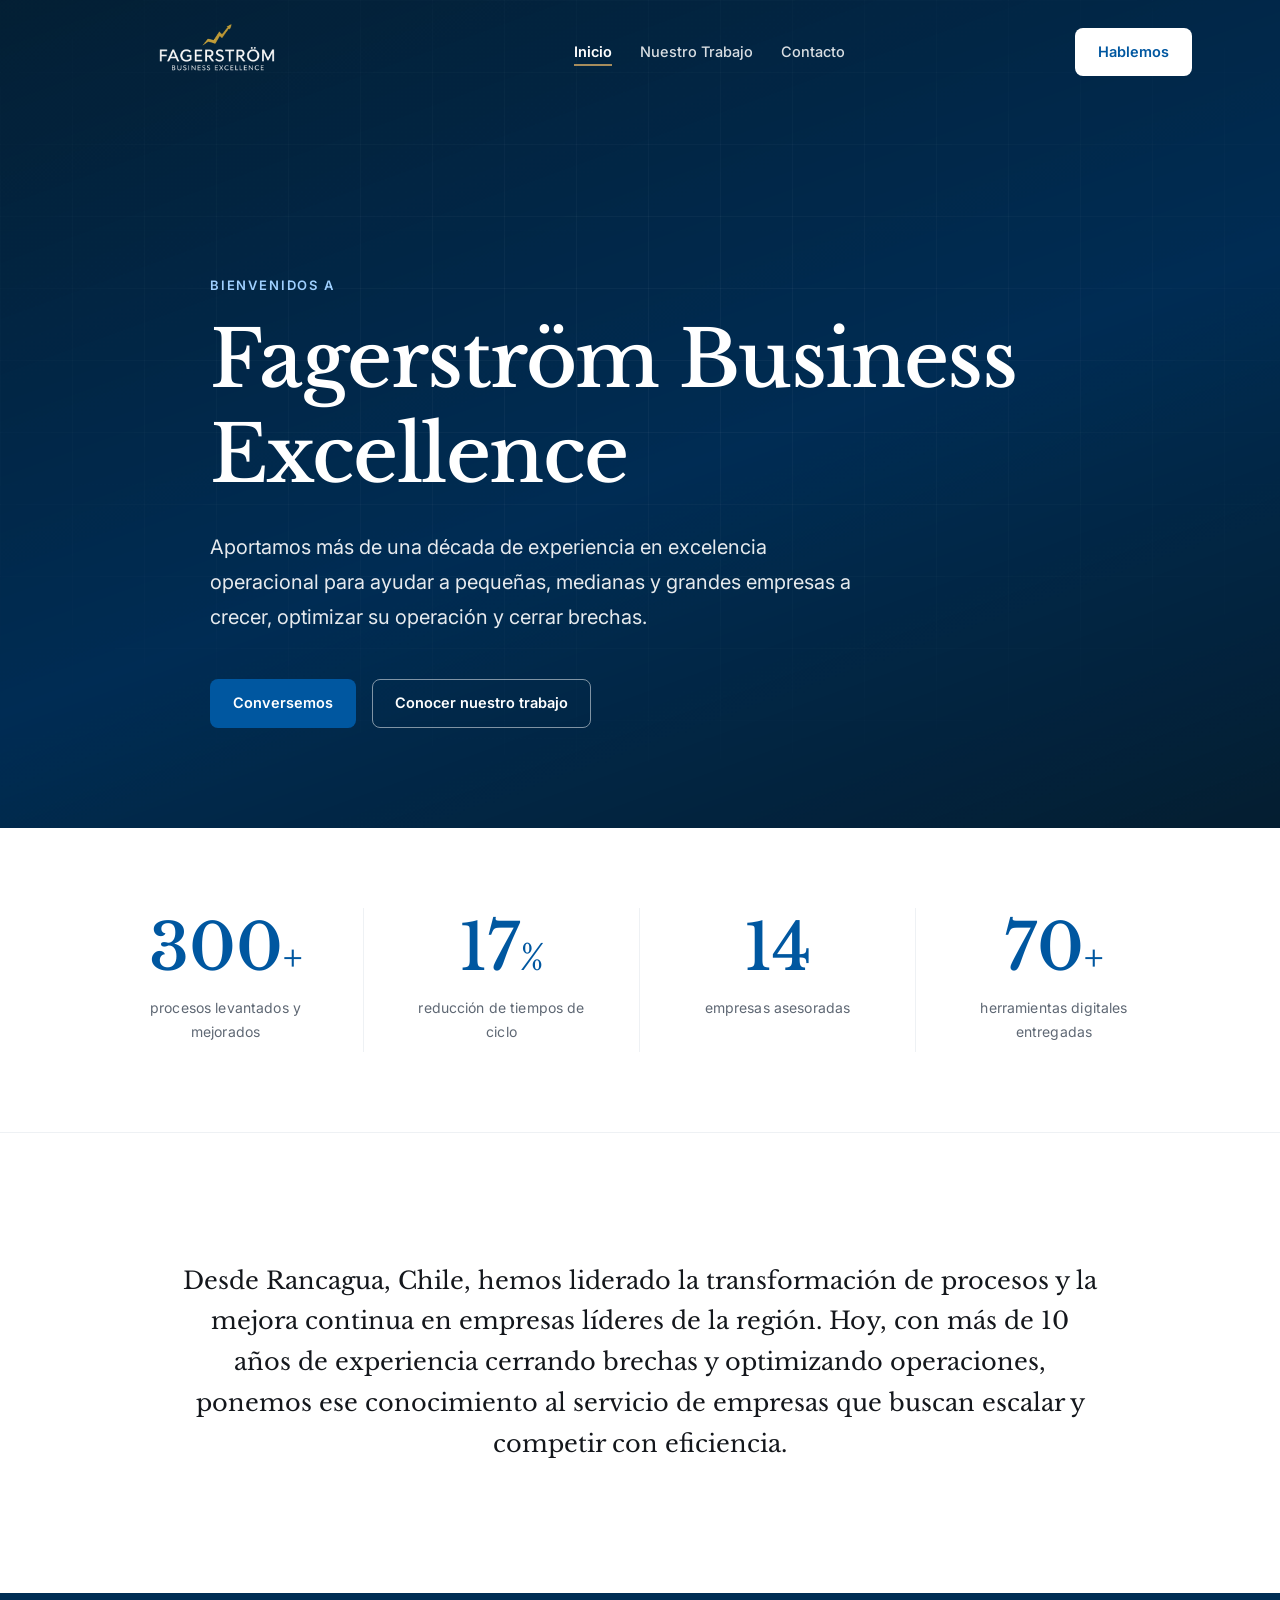
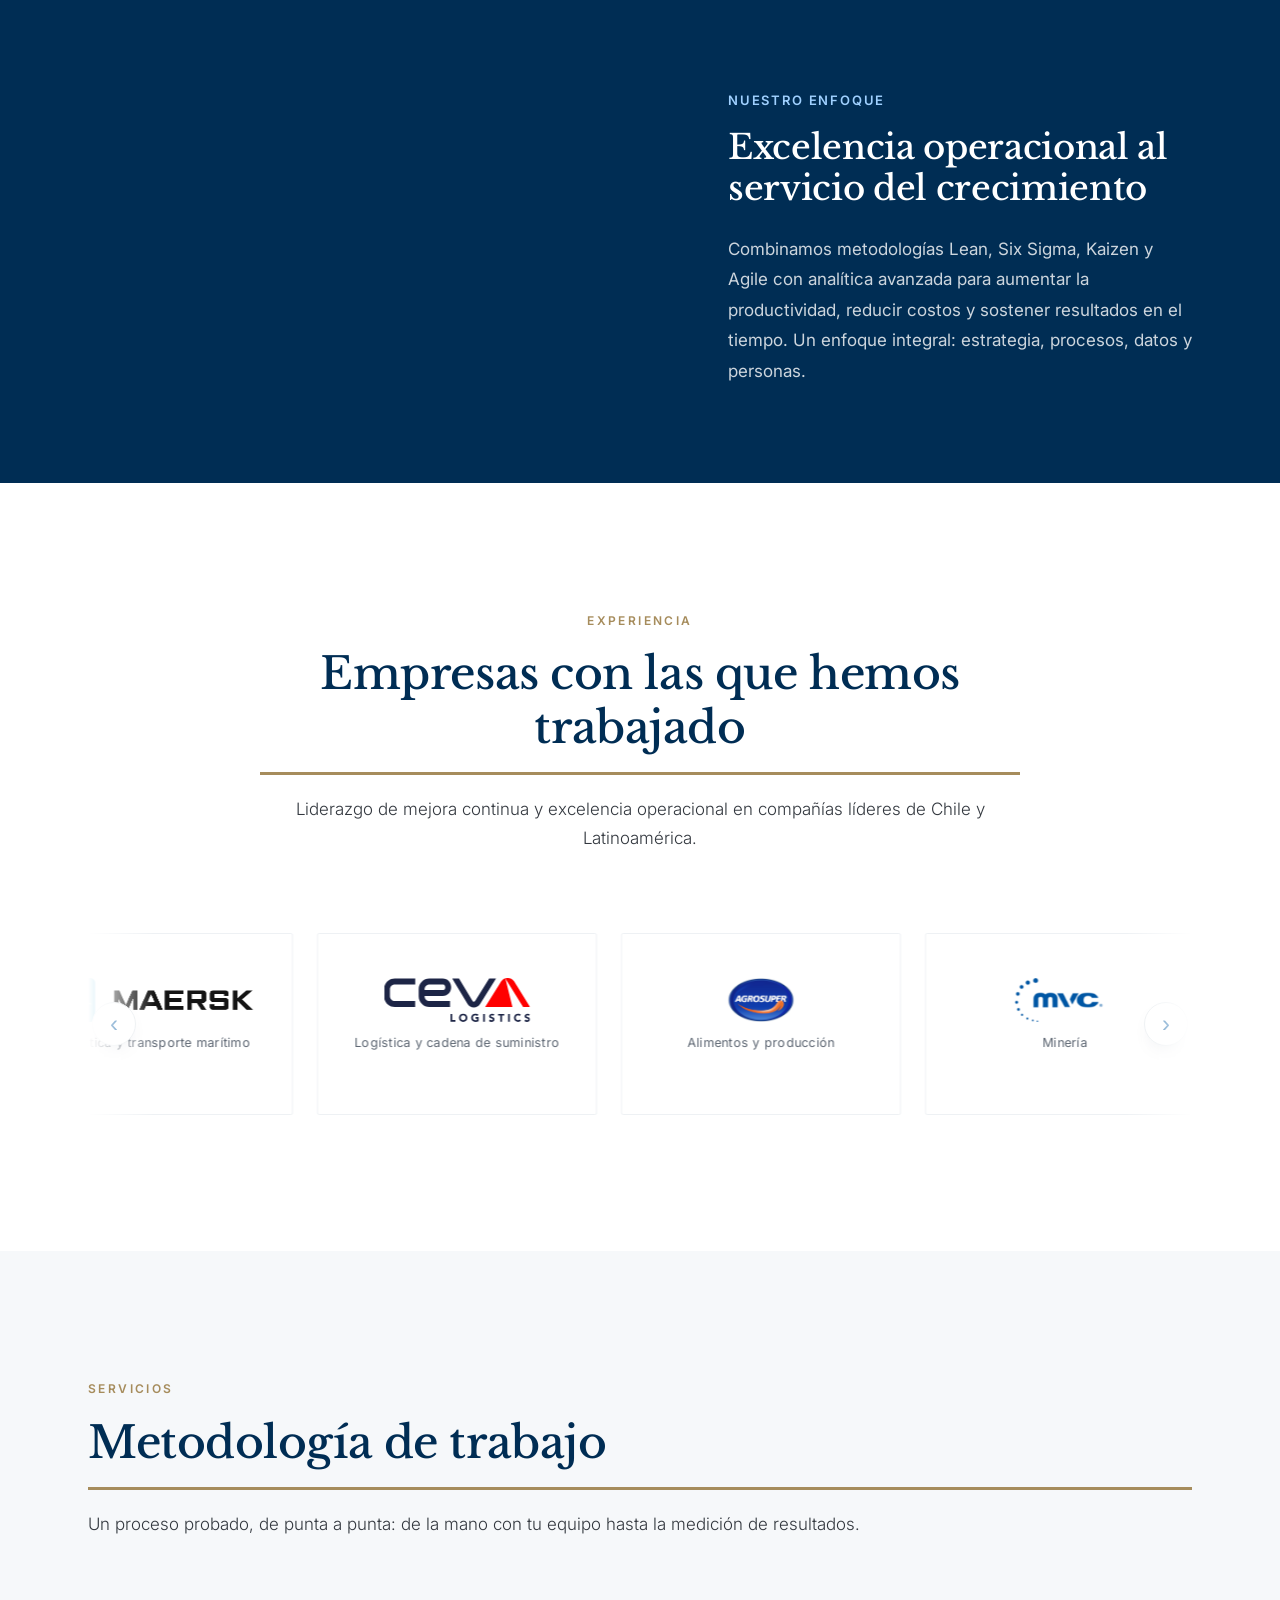
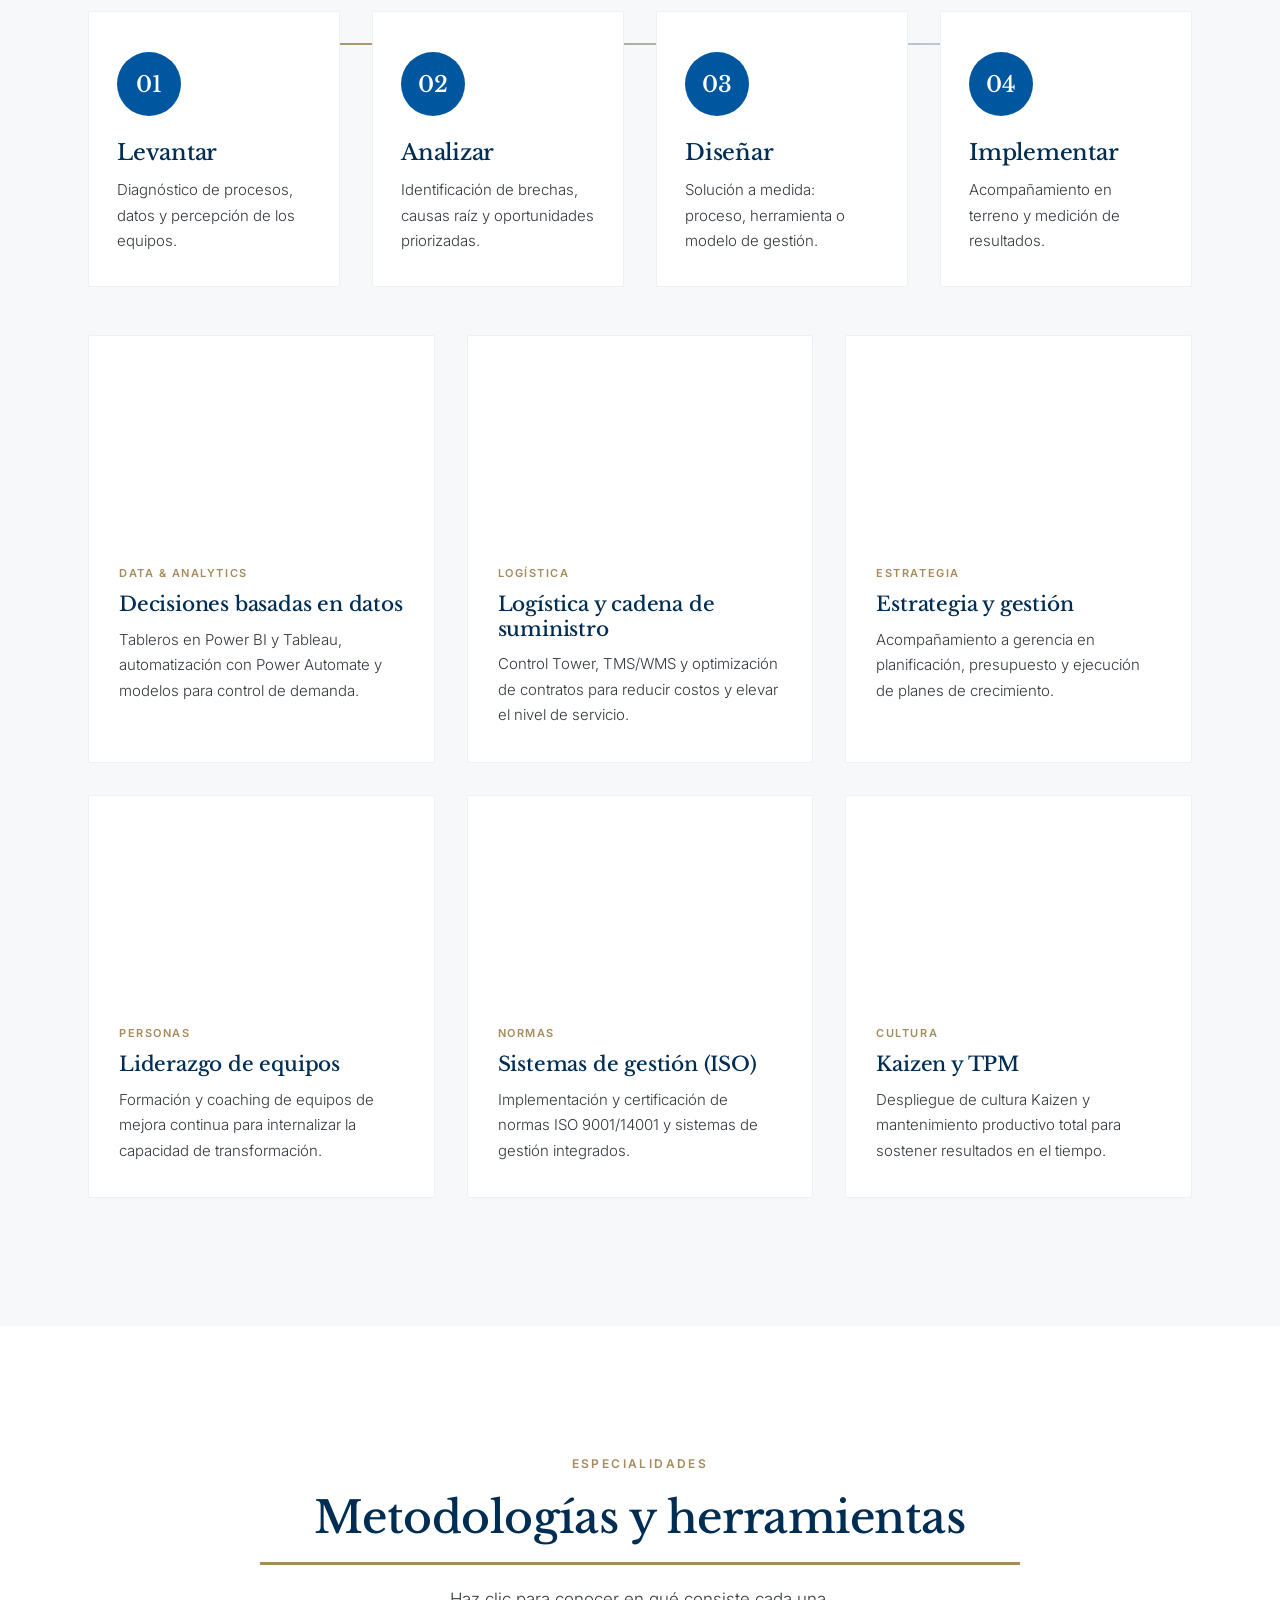
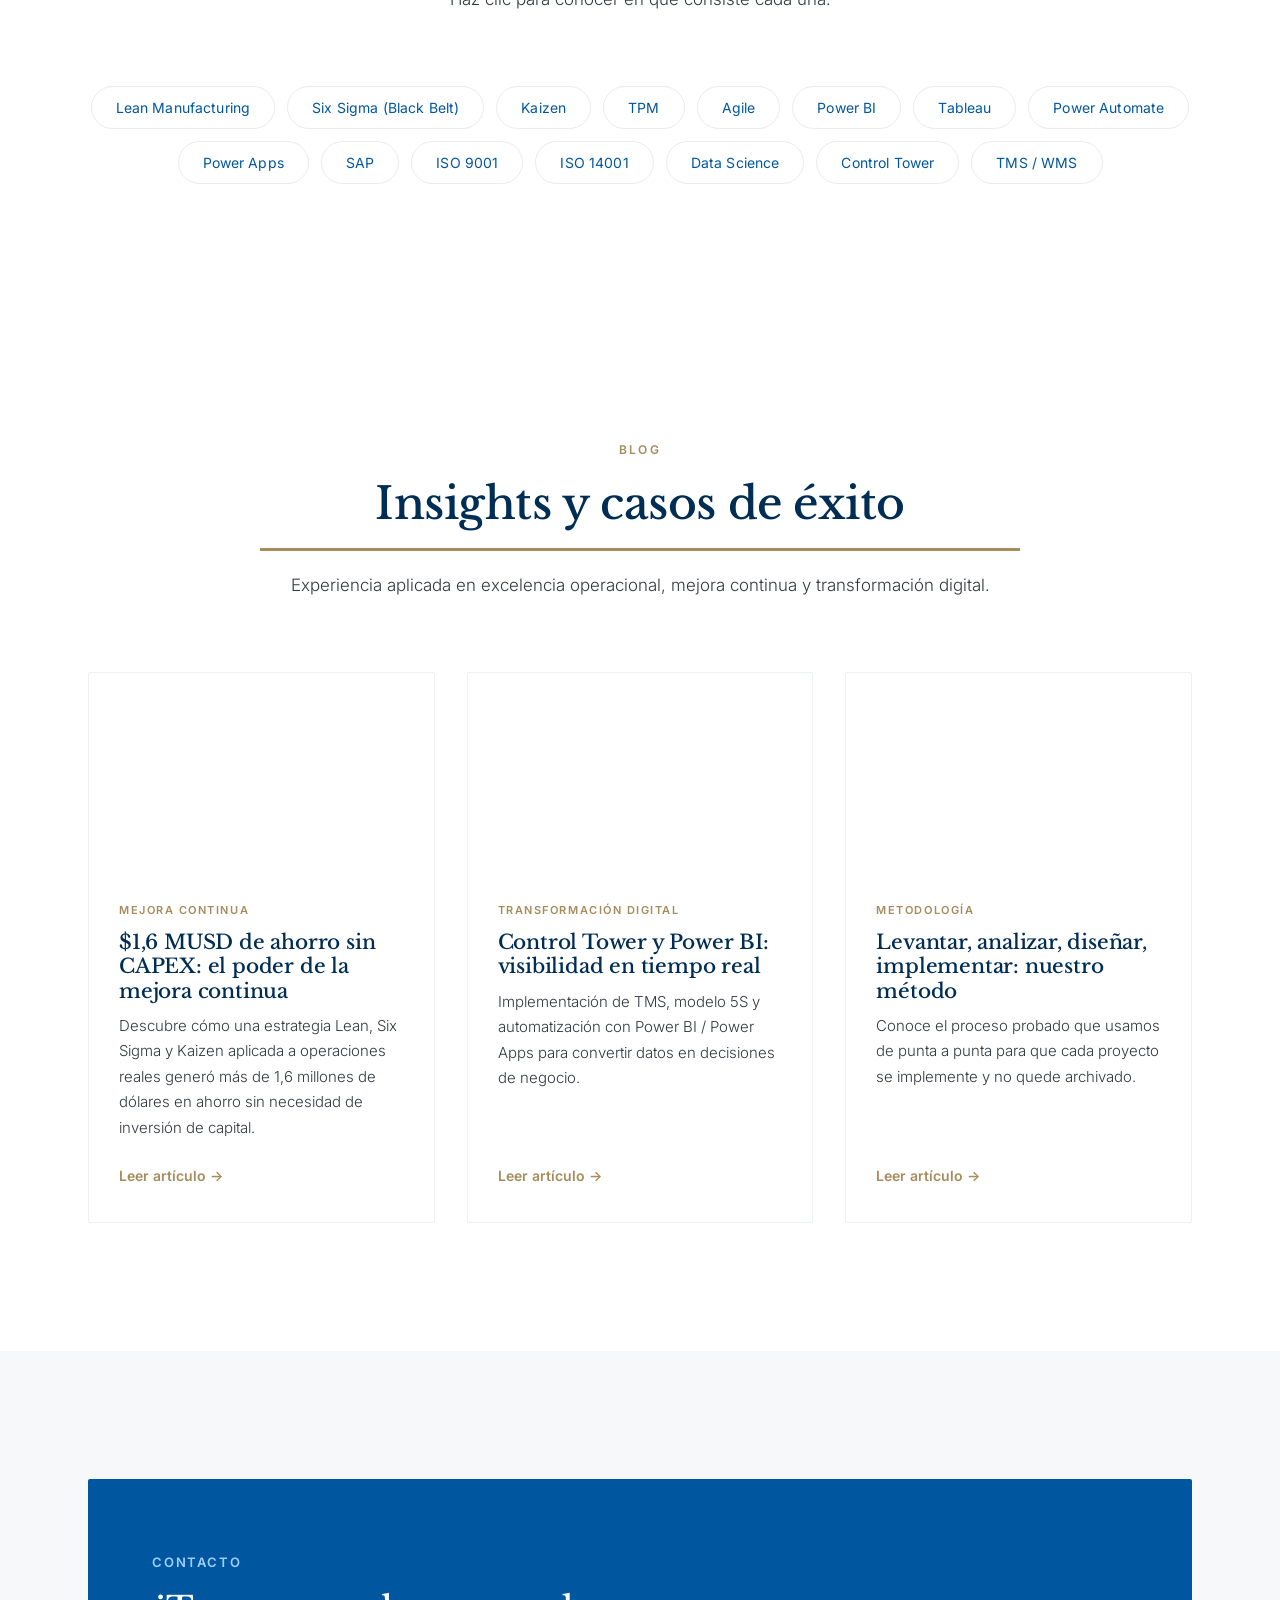
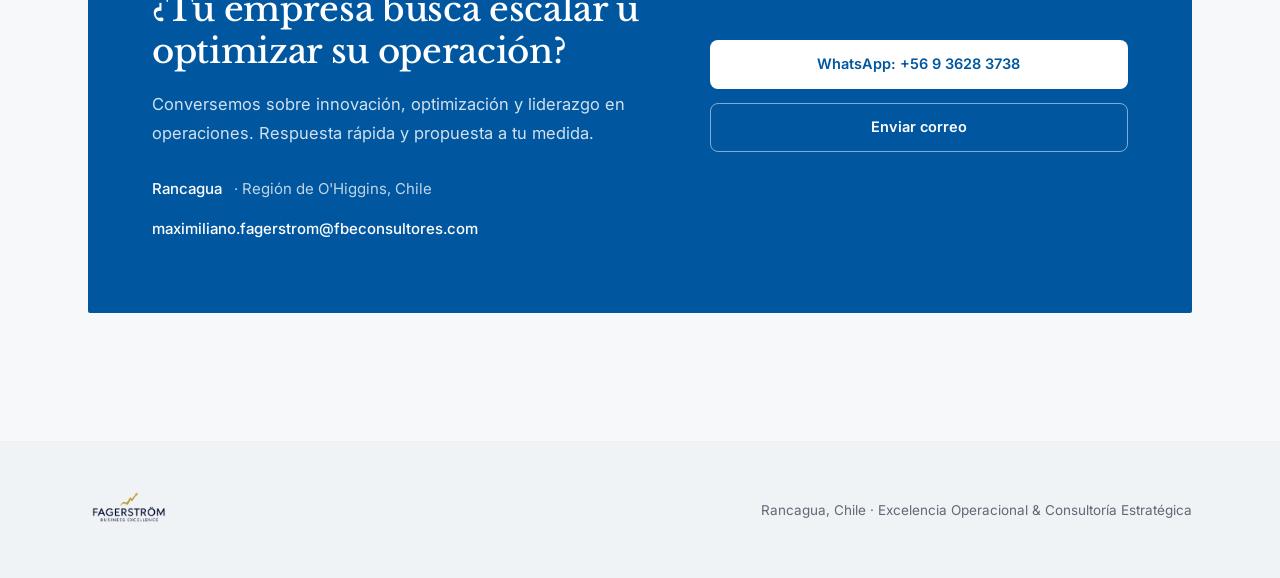
==== commit 72479b99: "fix: recolor white MVC/Report logos to navy, add full blog article pages, cache bump v7" ====
--- a/index.html
+++ b/index.html
@@ -8,7 +8,7 @@
 <link rel="preconnect" href="https://fonts.googleapis.com" />
 <link rel="preconnect" href="https://fonts.gstatic.com" crossorigin />
 <link href="https://fonts.googleapis.com/css2?family=Inter:wght@400;500;600;700&family=Libre+Baskerville:ital,wght@0,400;0,700;1,400&display=swap" rel="stylesheet" />
-<link rel="stylesheet" href="styles.css?v=6" />
+<link rel="stylesheet" href="styles.css?v=7" />
 </head>
 <body>
 
@@ -241,7 +241,7 @@
           <div class="kicker">Mejora continua</div>
           <h3>$1,6 MUSD de ahorro sin CAPEX: el poder de la mejora continua</h3>
           <p>Descubre cómo una estrategia Lean, Six Sigma y Kaizen aplicada a operaciones reales generó más de 1,6 millones de dólares en ahorro sin necesidad de inversión de capital.</p>
-          <a class="read-more" href="#">Leer artículo →</a>
+          <a class="read-more" href="blog-ahorro-sin-capex.html">Leer artículo →</a>
         </div>
       </article>
       <article class="card reveal d1">
@@ -250,7 +250,7 @@
           <div class="kicker">Transformación digital</div>
           <h3>Control Tower y Power BI: visibilidad en tiempo real</h3>
           <p>Implementación de TMS, modelo 5S y automatización con Power BI / Power Apps para convertir datos en decisiones de negocio.</p>
-          <a class="read-more" href="#">Leer artículo →</a>
+          <a class="read-more" href="blog-control-tower.html">Leer artículo →</a>
         </div>
       </article>
       <article class="card reveal d2">
@@ -259,7 +259,7 @@
           <div class="kicker">Metodología</div>
           <h3>Levantar, analizar, diseñar, implementar: nuestro método</h3>
           <p>Conoce el proceso probado que usamos de punta a punta para que cada proyecto se implemente y no quede archivado.</p>
-          <a class="read-more" href="#">Leer artículo →</a>
+          <a class="read-more" href="blog-metodologia.html">Leer artículo →</a>
         </div>
       </article>
     </div>
@@ -291,6 +291,6 @@
   </div>
 </footer>
 
-<script src="script.js?v=6"></script>
+<script src="script.js?v=7"></script>
 </body>
 </html>
--- a/styles.css
+++ b/styles.css
@@ -160,6 +160,18 @@
 /* Blog */
 .read-more { display: inline-flex; align-items: center; gap: 6px; margin-top: 14px; font-size: 14px; font-weight: 600; color: var(--accent); text-decoration: none; }
 .read-more:hover { color: var(--navy); }
+
+/* Article pages */
+.article-back { display: inline-flex; align-items: center; gap: 6px; margin: 0 0 40px; font-size: 14px; font-weight: 600; color: var(--accent); text-decoration: none; }
+.article-back:hover { color: var(--navy); }
+.article-prose { max-width: 760px; margin: 0 auto; }
+.article-prose p { line-height: 1.75; color: #2e3a45; margin: 0 0 18px; }
+.article-prose h2 { font-size: 24px; margin: 38px 0 14px; }
+.article-prose h3 { font-size: 19px; margin: 30px 0 10px; }
+.article-prose ul { margin: 0 0 18px; padding-left: 22px; color: #2e3a45; line-height: 1.7; }
+.article-prose li { margin-bottom: 8px; }
+.article-prose .highlight { background: var(--light); border-left: 3px solid var(--accent); border-radius: 0 6px 6px 0; padding: 26px 30px; margin: 28px 0; }
+.article-prose .highlight p { margin: 0; }
 .chips-wrap { display: flex; flex-direction: column; gap: 0; }
 .chips { display: flex; flex-wrap: wrap; gap: 12px; justify-content: center; }
 .chip { font-size: 14px; font-weight: 400; color: var(--navy); background: #fff; border: 1px solid var(--line); padding: 12px 24px; border-radius: 999px; cursor: pointer; transition: all .25s; font-family: var(--sans); letter-spacing: .01em; }
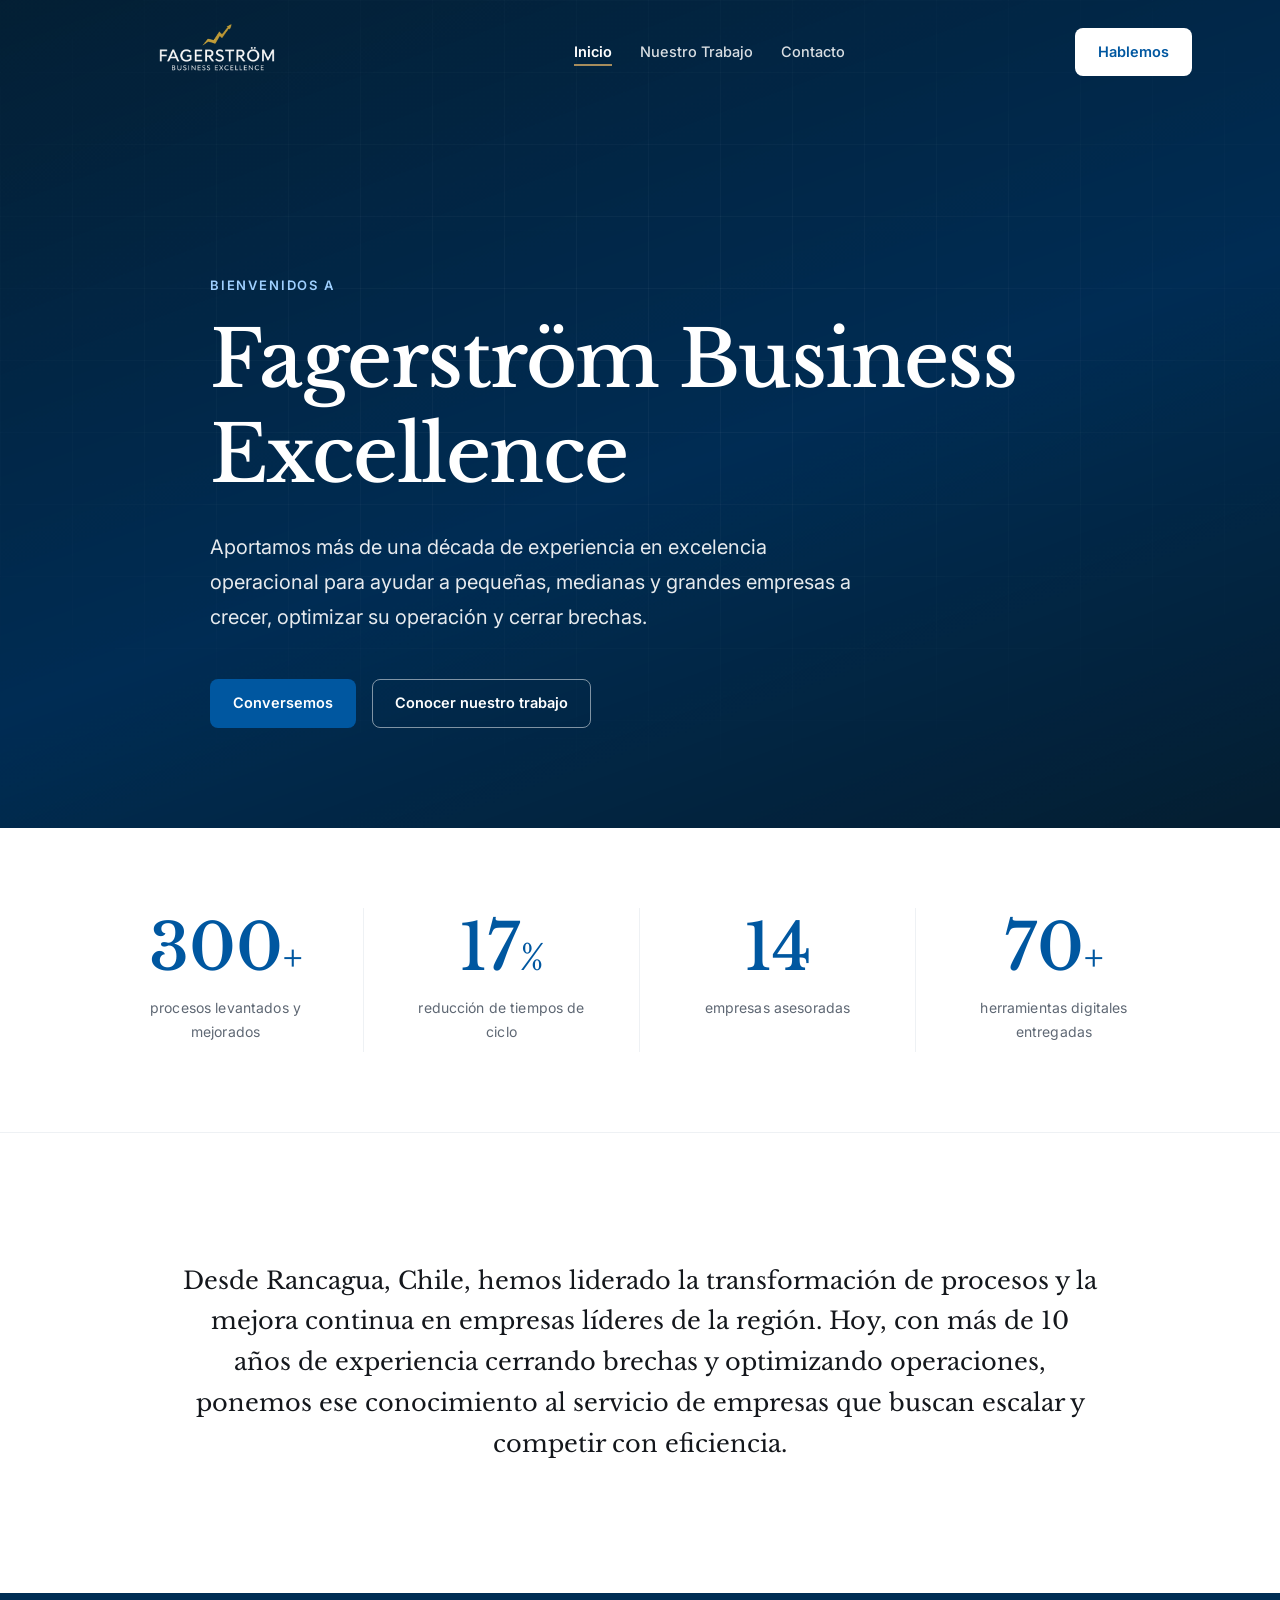
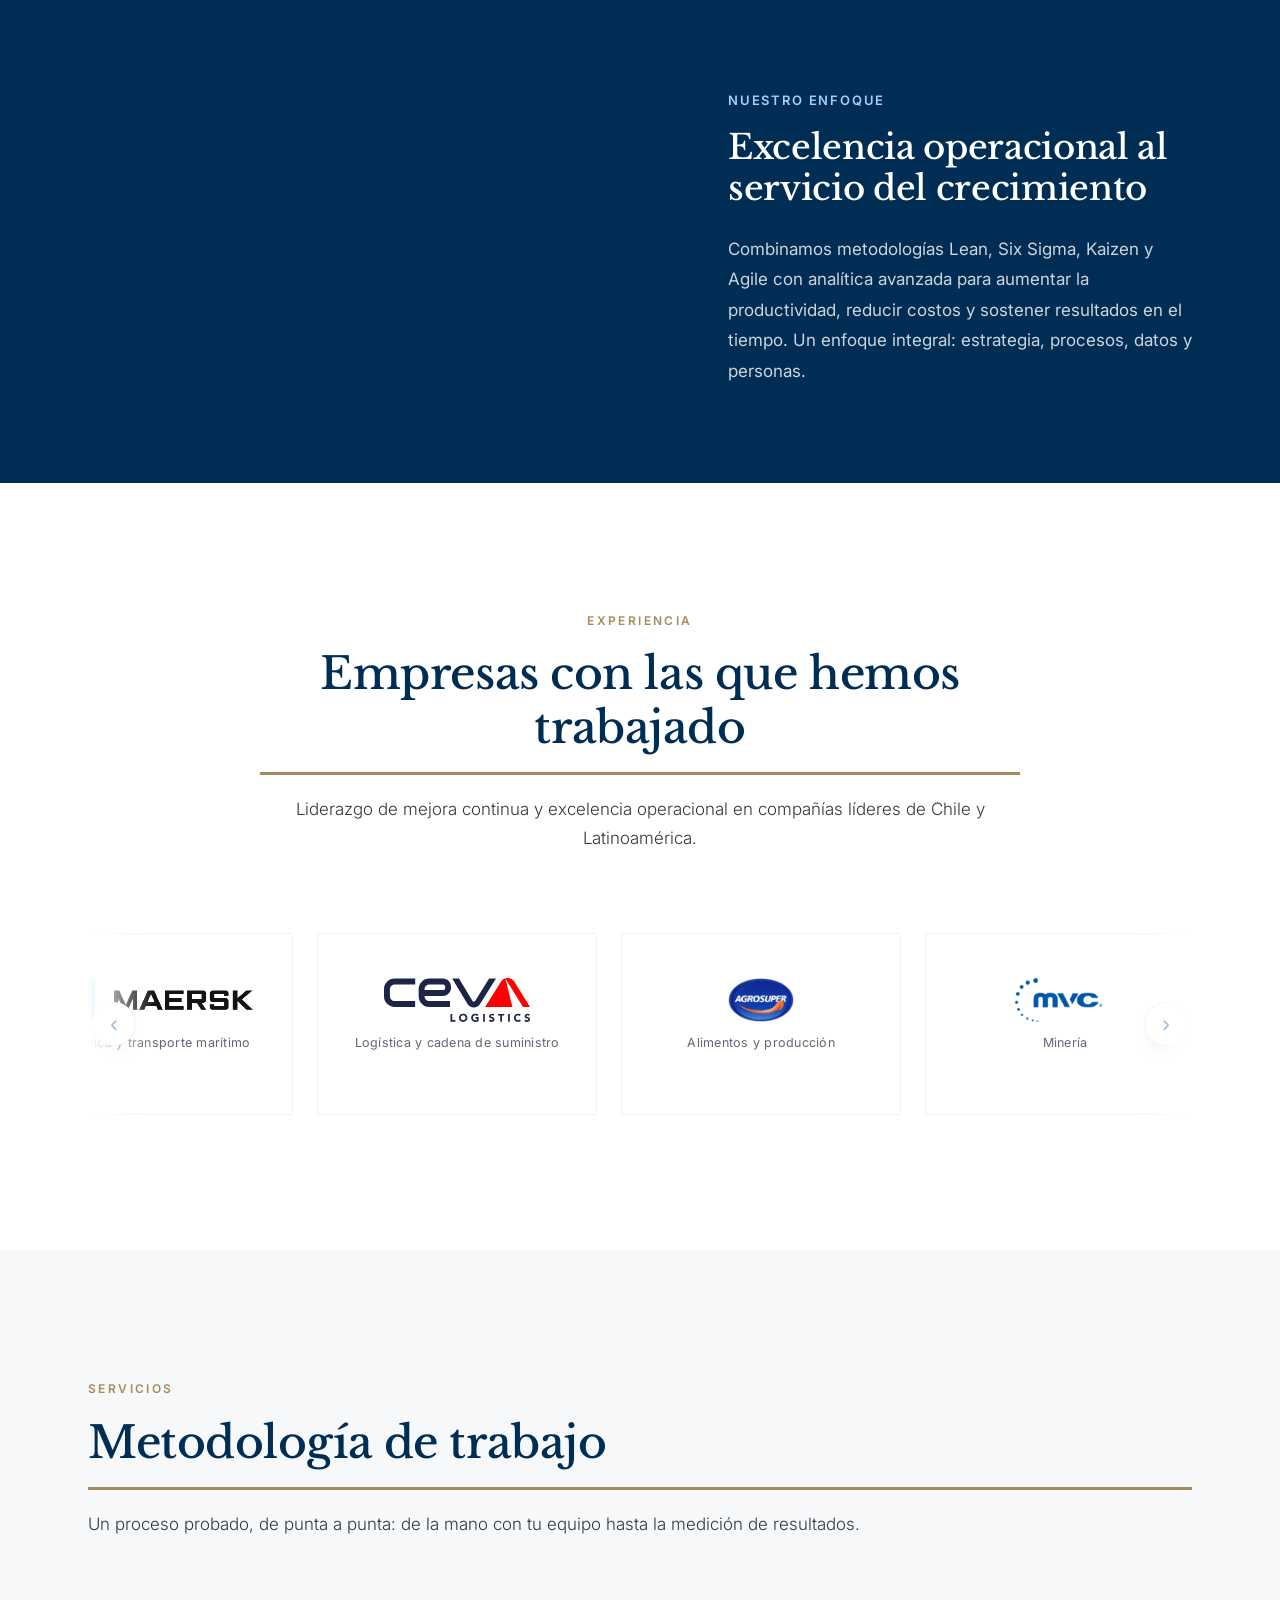
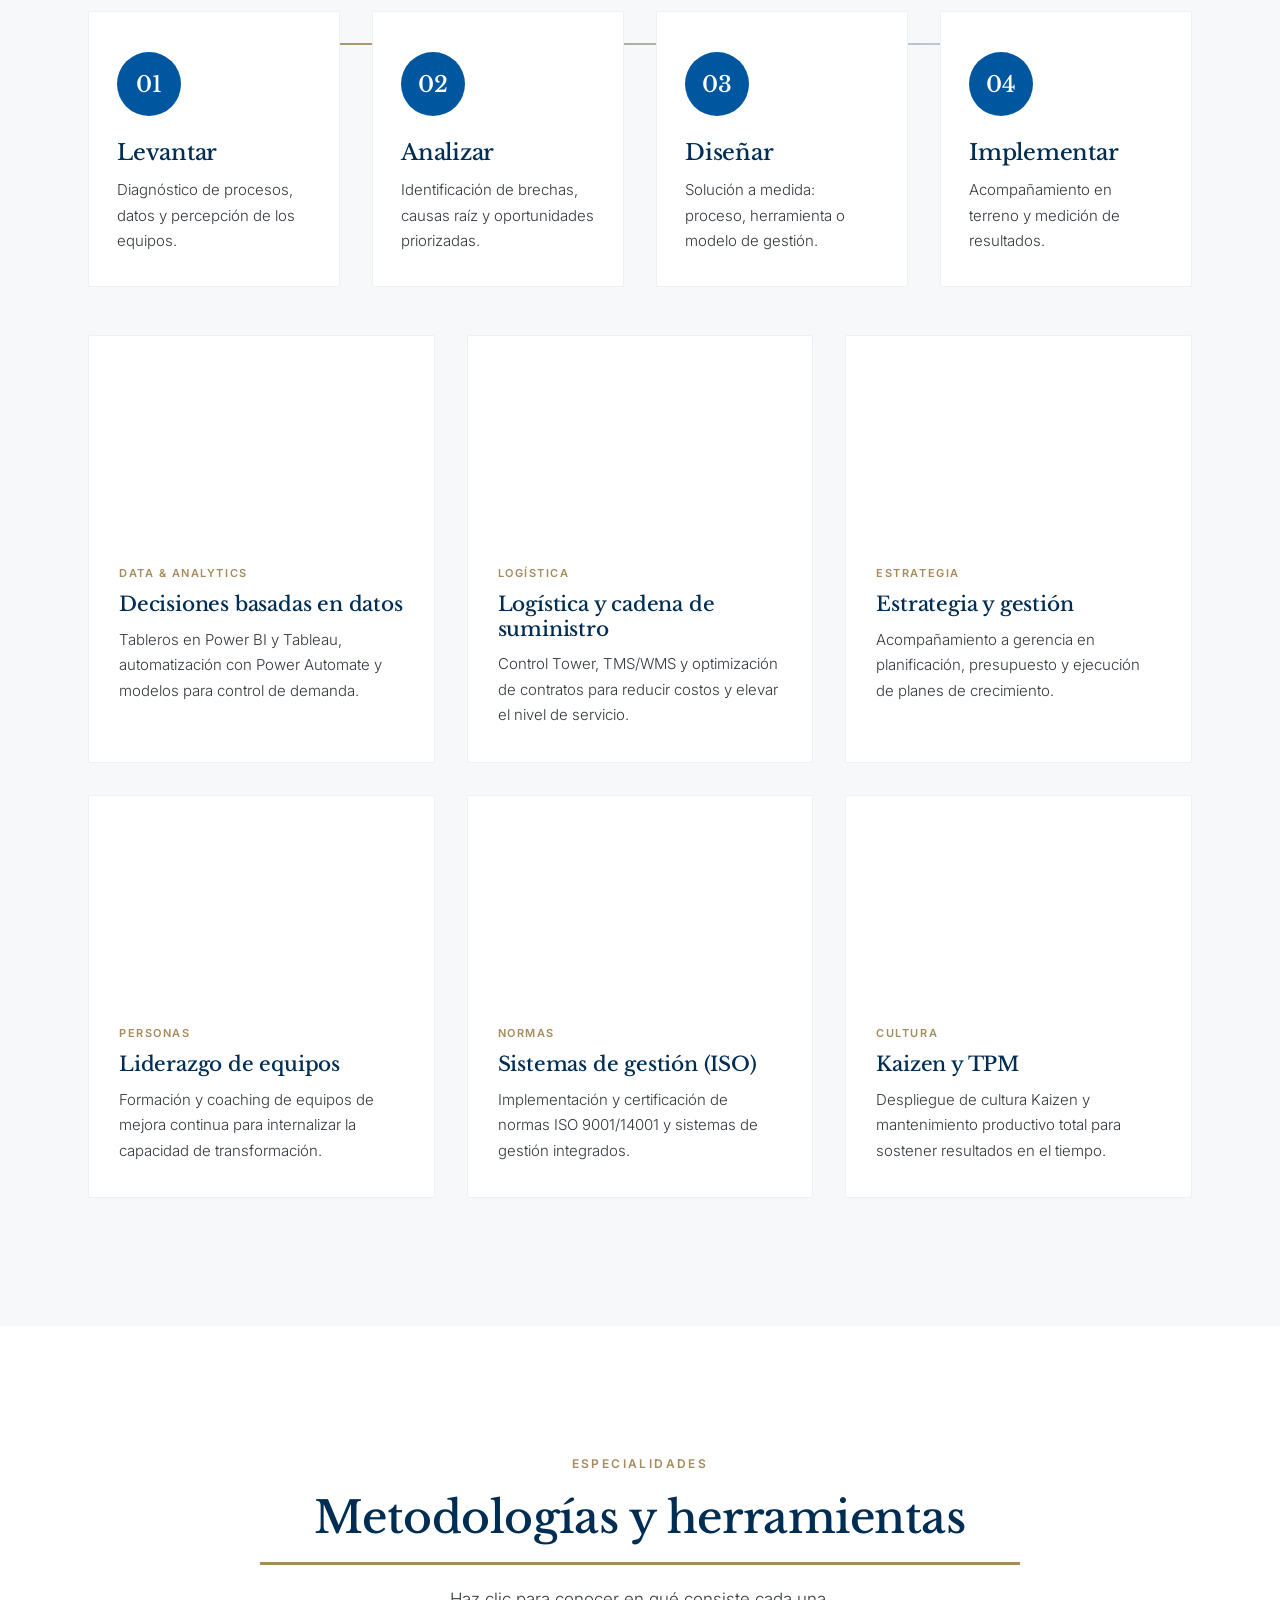
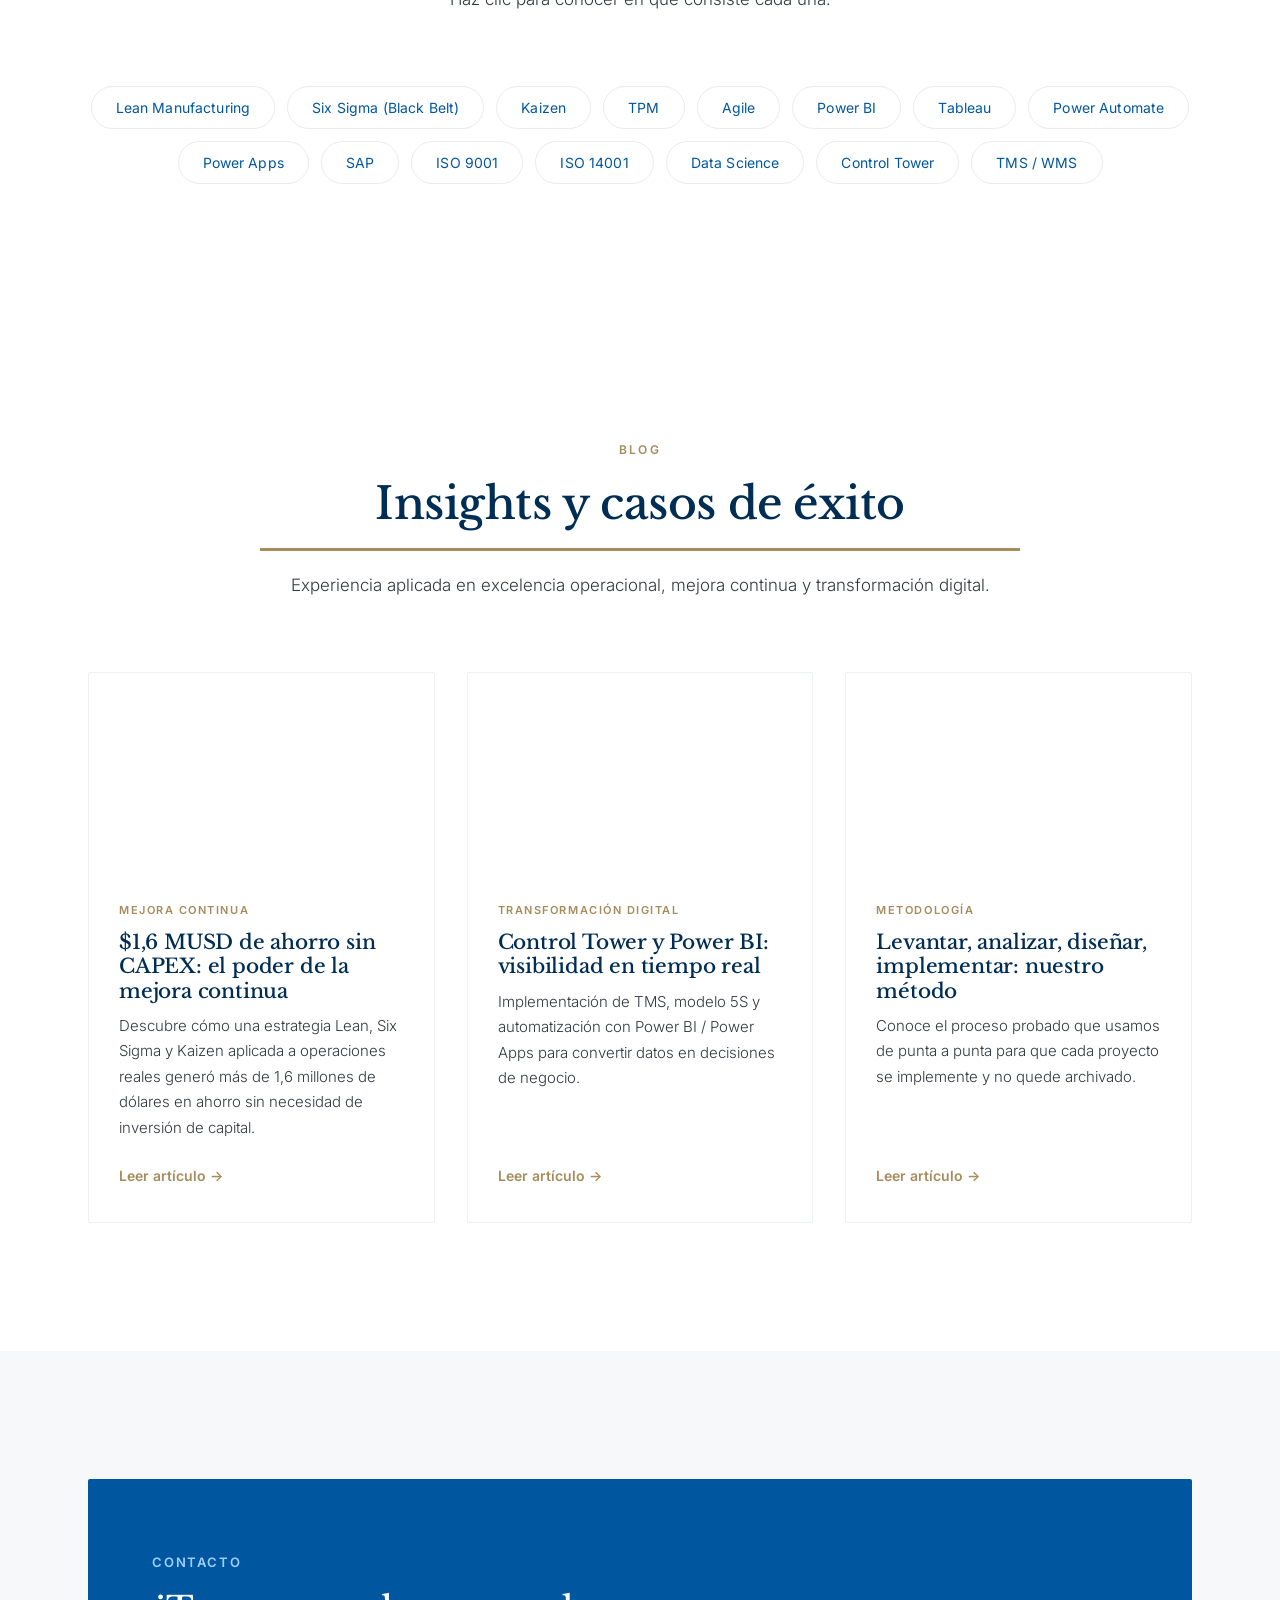
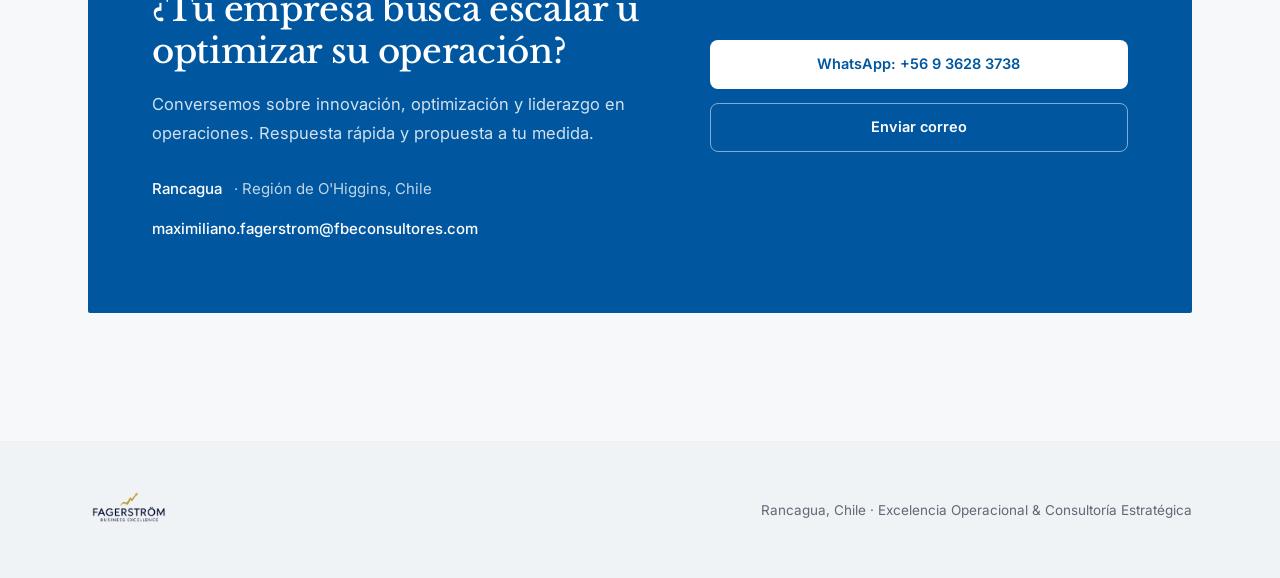
==== commit 309afc93: "fix: prevent horizontal overflow on mobile (process flow, contact band, email wrap, overflow-x on ht" ====
--- a/index.html
+++ b/index.html
@@ -8,7 +8,7 @@
 <link rel="preconnect" href="https://fonts.googleapis.com" />
 <link rel="preconnect" href="https://fonts.gstatic.com" crossorigin />
 <link href="https://fonts.googleapis.com/css2?family=Inter:wght@400;500;600;700&family=Libre+Baskerville:ital,wght@0,400;0,700;1,400&display=swap" rel="stylesheet" />
-<link rel="stylesheet" href="styles.css?v=7" />
+<link rel="stylesheet" href="styles.css?v=8" />
 </head>
 <body>
 
@@ -291,6 +291,6 @@
   </div>
 </footer>
 
-<script src="script.js?v=7"></script>
+<script src="script.js?v=8"></script>
 </body>
 </html>
--- a/styles.css
+++ b/styles.css
@@ -14,10 +14,11 @@
 }
 
 * { margin: 0; padding: 0; box-sizing: border-box; }
-html { scroll-behavior: smooth; }
+html { scroll-behavior: smooth; overflow-x: hidden; }
 body { font-family: var(--sans); color: var(--text); line-height: 1.7; font-weight: 400; -webkit-font-smoothing: antialiased; overflow-x: hidden; }
+img, video { max-width: 100%; height: auto; }
 h1, h2, h3, h4, h5 { font-family: var(--serif); font-weight: 500; line-height: 1.22; color: var(--deep); letter-spacing: -.01em; }
-.container { max-width: 1200px; margin: 0 auto; padding: 0 48px; }
+.container { max-width: 1200px; margin: 0 auto; padding: 0 48px; min-width: 0; }
 section { padding: 128px 0; }
 
 /* ============ Animaciones (estilo McKinsey) ============ */
@@ -149,9 +150,9 @@
 .carousel-btn.next { right: 4px; }
 
 /* Process flow */
-.process-flow { display: grid; grid-template-columns: repeat(4, 1fr); gap: 32px; position: relative; margin-bottom: 48px; }
+.process-flow { display: grid; grid-template-columns: repeat(4, 1fr); gap: 32px; position: relative; margin-bottom: 48px; min-width: 0; }
 .process-flow::before { content: ""; position: absolute; top: 32px; left: 12.5%; right: 12.5%; height: 2px; background: linear-gradient(90deg, var(--accent), rgba(0,103,185,.25)); }
-.flow-step { background: #fff; border: 1px solid var(--hairline); border-radius: 2px; padding: 40px 28px 32px; position: relative; transition: transform .3s, box-shadow .3s; }
+.flow-step { background: #fff; border: 1px solid var(--hairline); border-radius: 2px; padding: 40px 28px 32px; position: relative; transition: transform .3s, box-shadow .3s; min-width: 0; }
 .flow-step:hover { transform: translateY(-4px); box-shadow: 0 20px 40px -24px rgba(0,30,60,.18); }
 .flow-num { width: 64px; height: 64px; border-radius: 50%; background: var(--navy); color: #fff; font-family: var(--serif); font-size: 22px; font-weight: 500; display: grid; place-items: center; margin-bottom: 24px; position: relative; z-index: 1; }
 .flow-step h3 { font-size: 22px; font-weight: 500; margin-bottom: 10px; }
@@ -184,8 +185,8 @@
 .chip-hint { display: none; }
 
 /* Cards */
-.cards { display: grid; grid-template-columns: repeat(3, 1fr); gap: 32px; }
-.card { background: #fff; border: 1px solid var(--hairline); border-radius: 2px; overflow: hidden; transition: transform .3s, box-shadow .3s; display: flex; flex-direction: column; }
+.cards { display: grid; grid-template-columns: repeat(3, 1fr); gap: 32px; min-width: 0; }
+.card { background: #fff; border: 1px solid var(--hairline); border-radius: 2px; overflow: hidden; transition: transform .3s, box-shadow .3s; display: flex; flex-direction: column; min-width: 0; }
 .card:hover { transform: translateY(-5px); box-shadow: 0 24px 48px -26px rgba(0,30,60,.22); }
 .card .thumb { height: 200px; background-size: cover; background-position: center; overflow: hidden; }
 .card .thumb { transition: transform .6s ease; }
@@ -208,14 +209,14 @@
 .list-cols a:hover { color: var(--accent); padding-left: 6px; }
 
 /* Contact */
-.contact-band { background: var(--navy); color: #fff; border-radius: 2px; padding: 72px 64px; display: grid; grid-template-columns: 1.2fr 1fr; gap: 56px; align-items: center; }
+.contact-band { background: var(--navy); color: #fff; border-radius: 2px; padding: 72px 64px; display: grid; grid-template-columns: 1.2fr 1fr; gap: 56px; align-items: center; min-width: 0; max-width: 100%; }
 .contact-band h2 { color: #fff; font-size: 34px; font-weight: 500; margin-bottom: 18px; }
 .contact-band p { color: rgba(255,255,255,.82); font-size: 16.5px; line-height: 1.75; margin-bottom: 28px; font-weight: 400; }
-.contact-band .detail { display: flex; align-items: center; gap: 12px; margin-top: 14px; font-size: 15px; }
-.contact-band .detail b { color: #fff; font-weight: 500; }
+.contact-band .detail { display: flex; align-items: center; flex-wrap: wrap; gap: 12px; margin-top: 14px; font-size: 15px; min-width: 0; }
+.contact-band .detail b { color: #fff; font-weight: 500; overflow-wrap: anywhere; word-break: break-word; min-width: 0; }
 .contact-band .detail span { color: rgba(255,255,255,.75); }
-.contact-ctas { display: flex; flex-direction: column; gap: 14px; }
-.contact-ctas .btn { justify-content: center; }
+.contact-ctas { display: flex; flex-direction: column; gap: 14px; min-width: 0; }
+.contact-ctas .btn { justify-content: center; max-width: 100%; }
 .btn-onwhite { background: #fff; color: var(--navy); }
 .btn-onwhite:hover { background: #eef2f7; }
 
@@ -249,9 +250,12 @@
   .process-flow::before { display: none; }
   .flow-step { display: flex; flex-direction: row; align-items: flex-start; gap: 20px; padding: 24px 22px; }
   .flow-step .flow-num { margin-bottom: 0; flex: 0 0 auto; }
-  .flow-step h3 { font-size: 20px; margin-bottom: 6px; }
+  .flow-step h3 { font-size: 20px; margin-bottom: 6px; min-width: 0; overflow-wrap: break-word; }
+  .flow-step p { min-width: 0; overflow-wrap: break-word; }
+  .section-head { min-width: 0; overflow-wrap: break-word; }
   .list-cols { grid-template-columns: 1fr; }
   .contact-band { grid-template-columns: 1fr; padding: 40px 26px; }
+  .contact-ctas .btn { white-space: normal; text-align: center; }
   .chips-wrap { width: 100%; }
   .chips { gap: 8px; justify-content: flex-start; width: 100%; }
   .chip { font-size: 13px; padding: 10px 14px; max-width: 100%; }
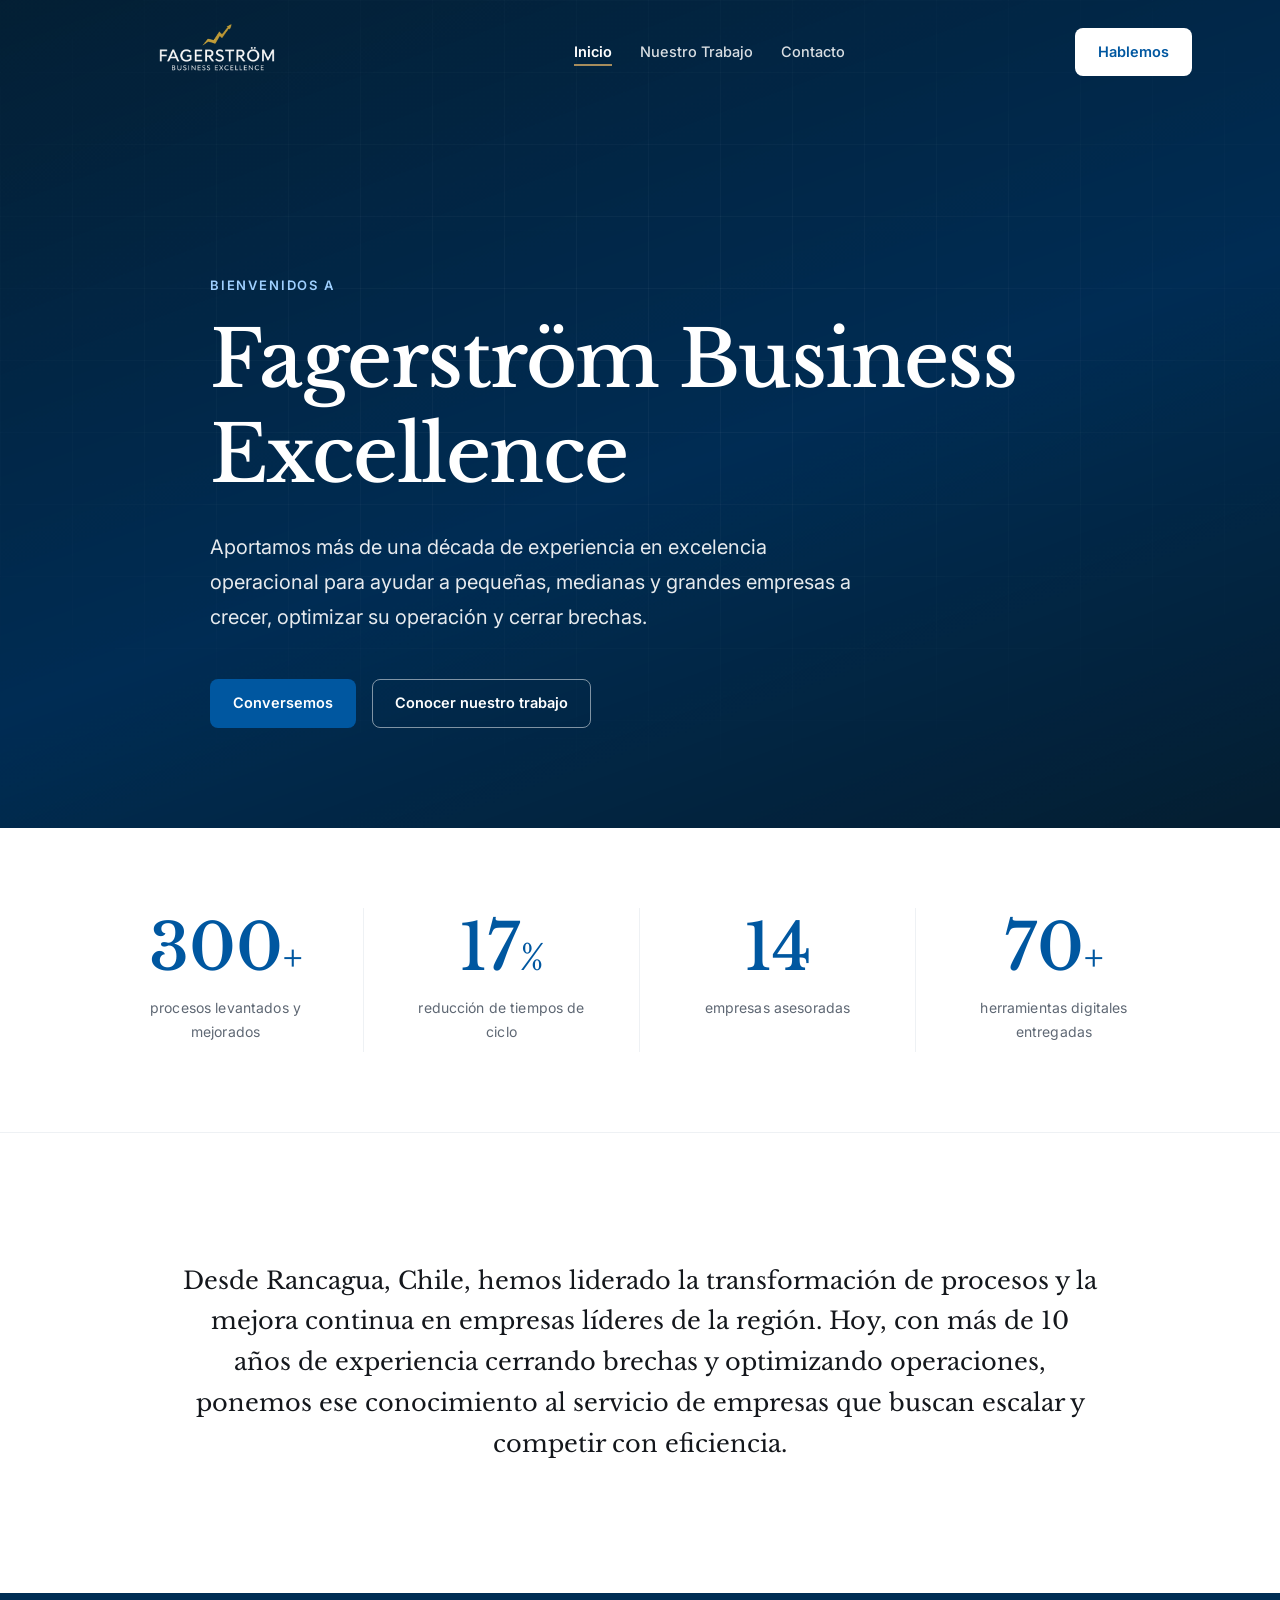
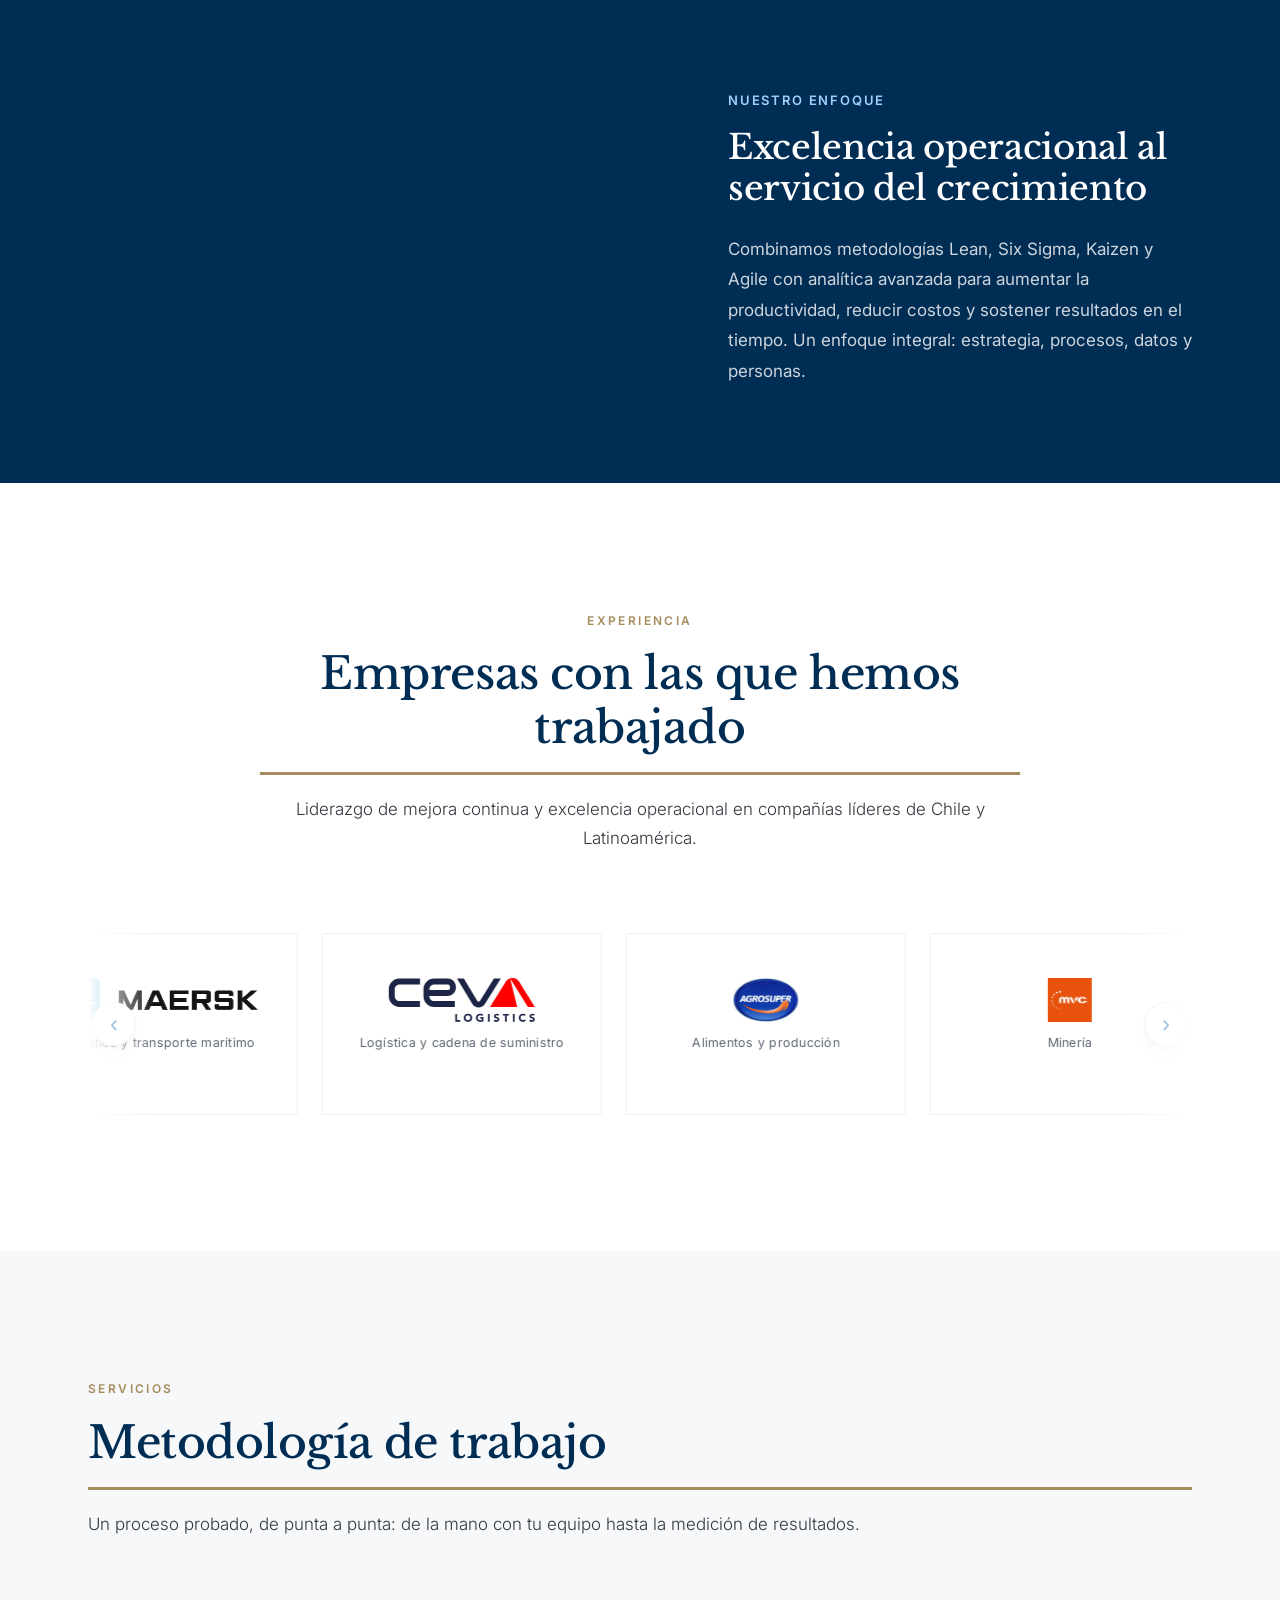
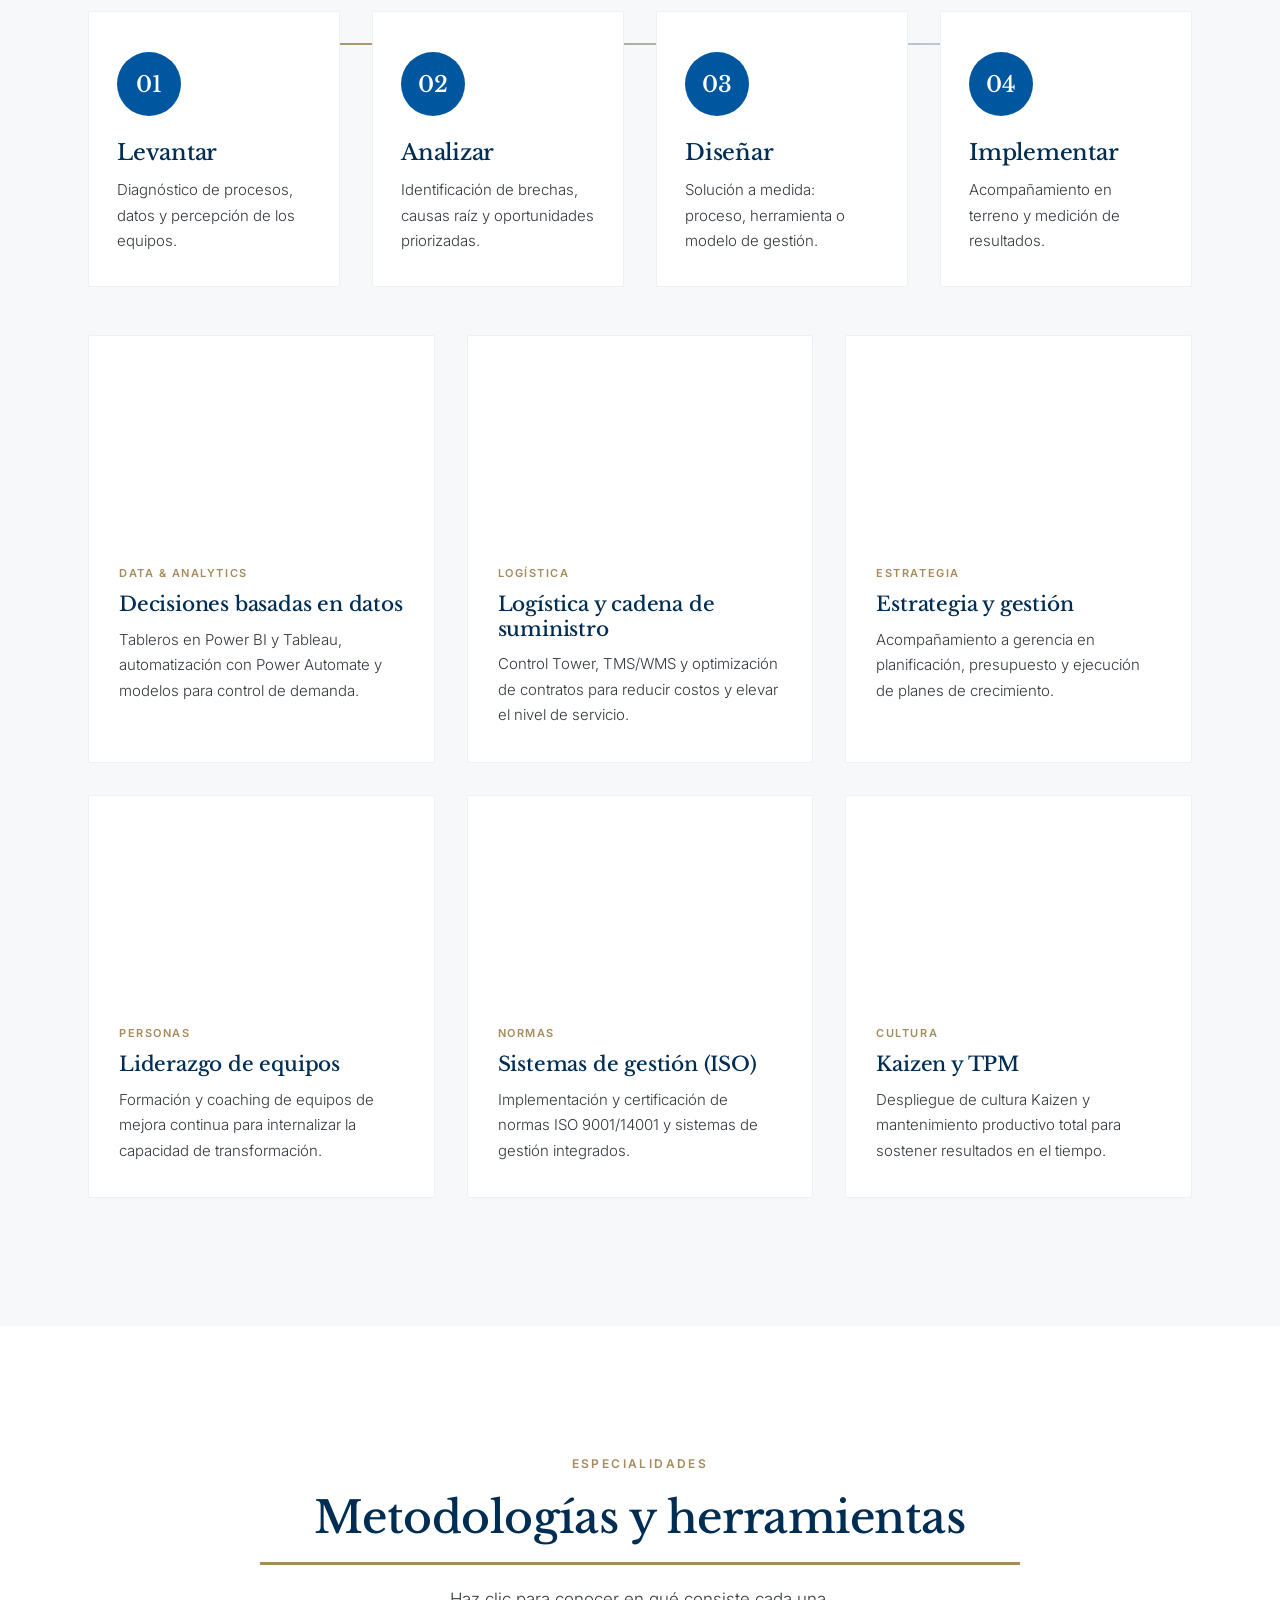
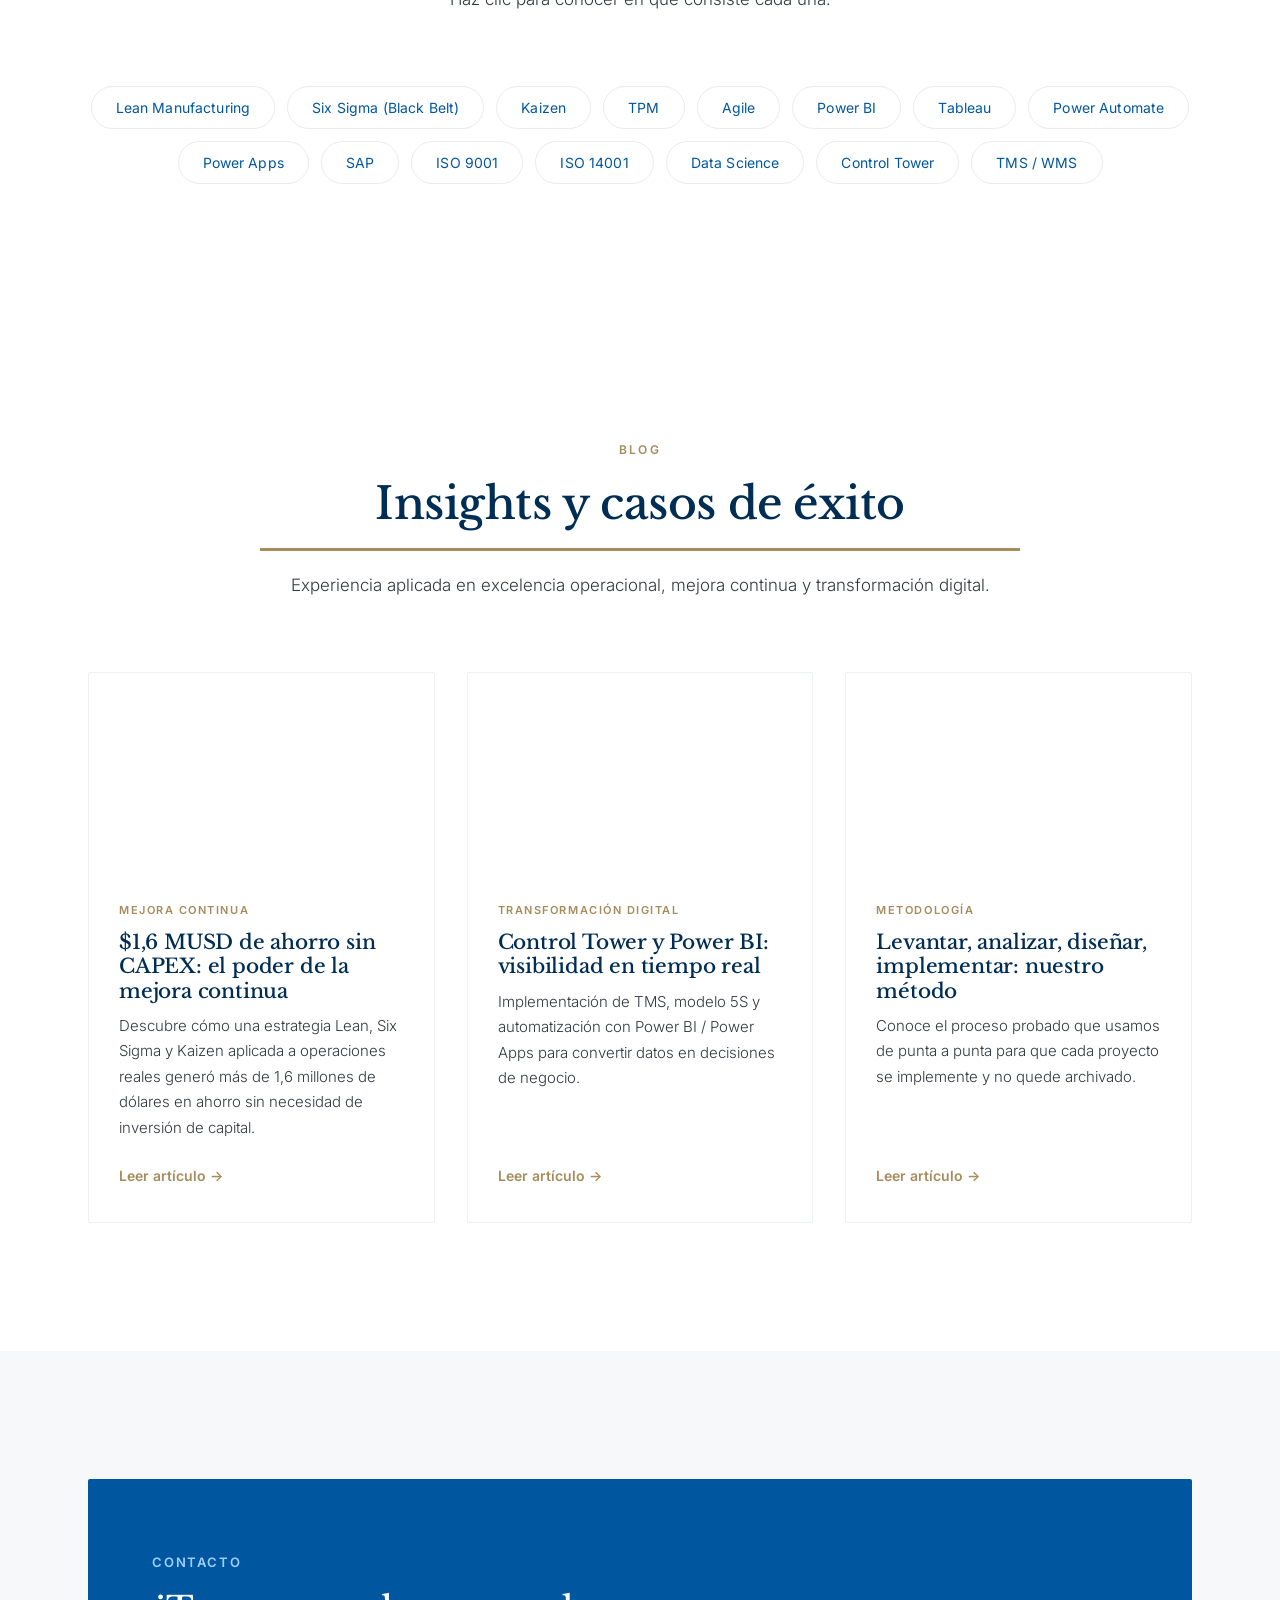
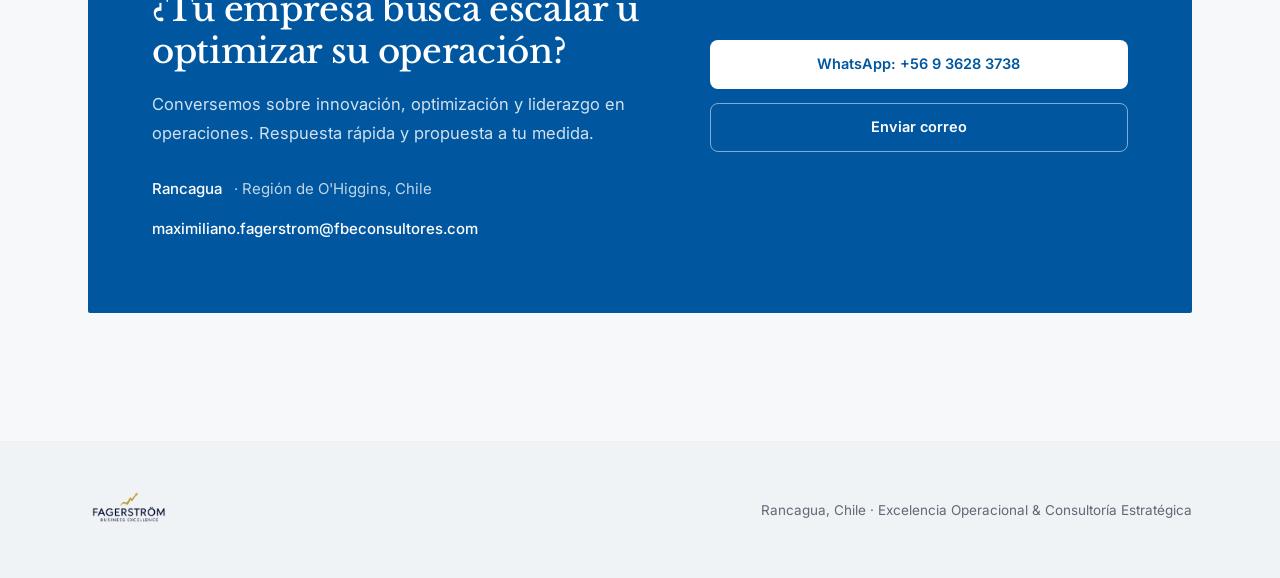
==== commit 466fade6: "feat: use official orange MVC and red Report logos" ====
--- a/index.html
+++ b/index.html
@@ -96,8 +96,8 @@
         <div class="company-card"><div class="logo"><img src="logos/maersk.png" alt="A.P. Moller - Maersk"></div><div class="sector">Logística y transporte marítimo</div></div>
         <div class="company-card"><div class="logo"><img src="logos/ceva.svg" alt="CEVA Logistics"></div><div class="sector">Logística y cadena de suministro</div></div>
         <div class="company-card"><div class="logo"><img src="logos/agrosuper.png" alt="Agrosuper"></div><div class="sector">Alimentos y producción</div></div>
-        <div class="company-card"><div class="logo"><img src="logos/mvc.png" alt="Minera Valle Central"></div><div class="sector">Minería</div></div>
-        <div class="company-card"><div class="logo"><img src="logos/report.svg" alt="Report"></div><div class="sector">Logística portuaria y agenciamiento</div></div>
+        <div class="company-card"><div class="logo"><img src="logos/mvc.jpg" alt="Minera Valle Central"></div><div class="sector">Minería</div></div>
+        <div class="company-card"><div class="logo"><img src="logos/report.jpg" alt="Report"></div><div class="sector">Logística portuaria y agenciamiento</div></div>
         <div class="company-card"><div class="logo"><img src="logos/metalkit.png" alt="Metalkit"></div><div class="sector">Industria y manufactura</div></div>
       </div>
       <button class="carousel-btn prev" id="carouselPrev" aria-label="Anterior">‹</button>
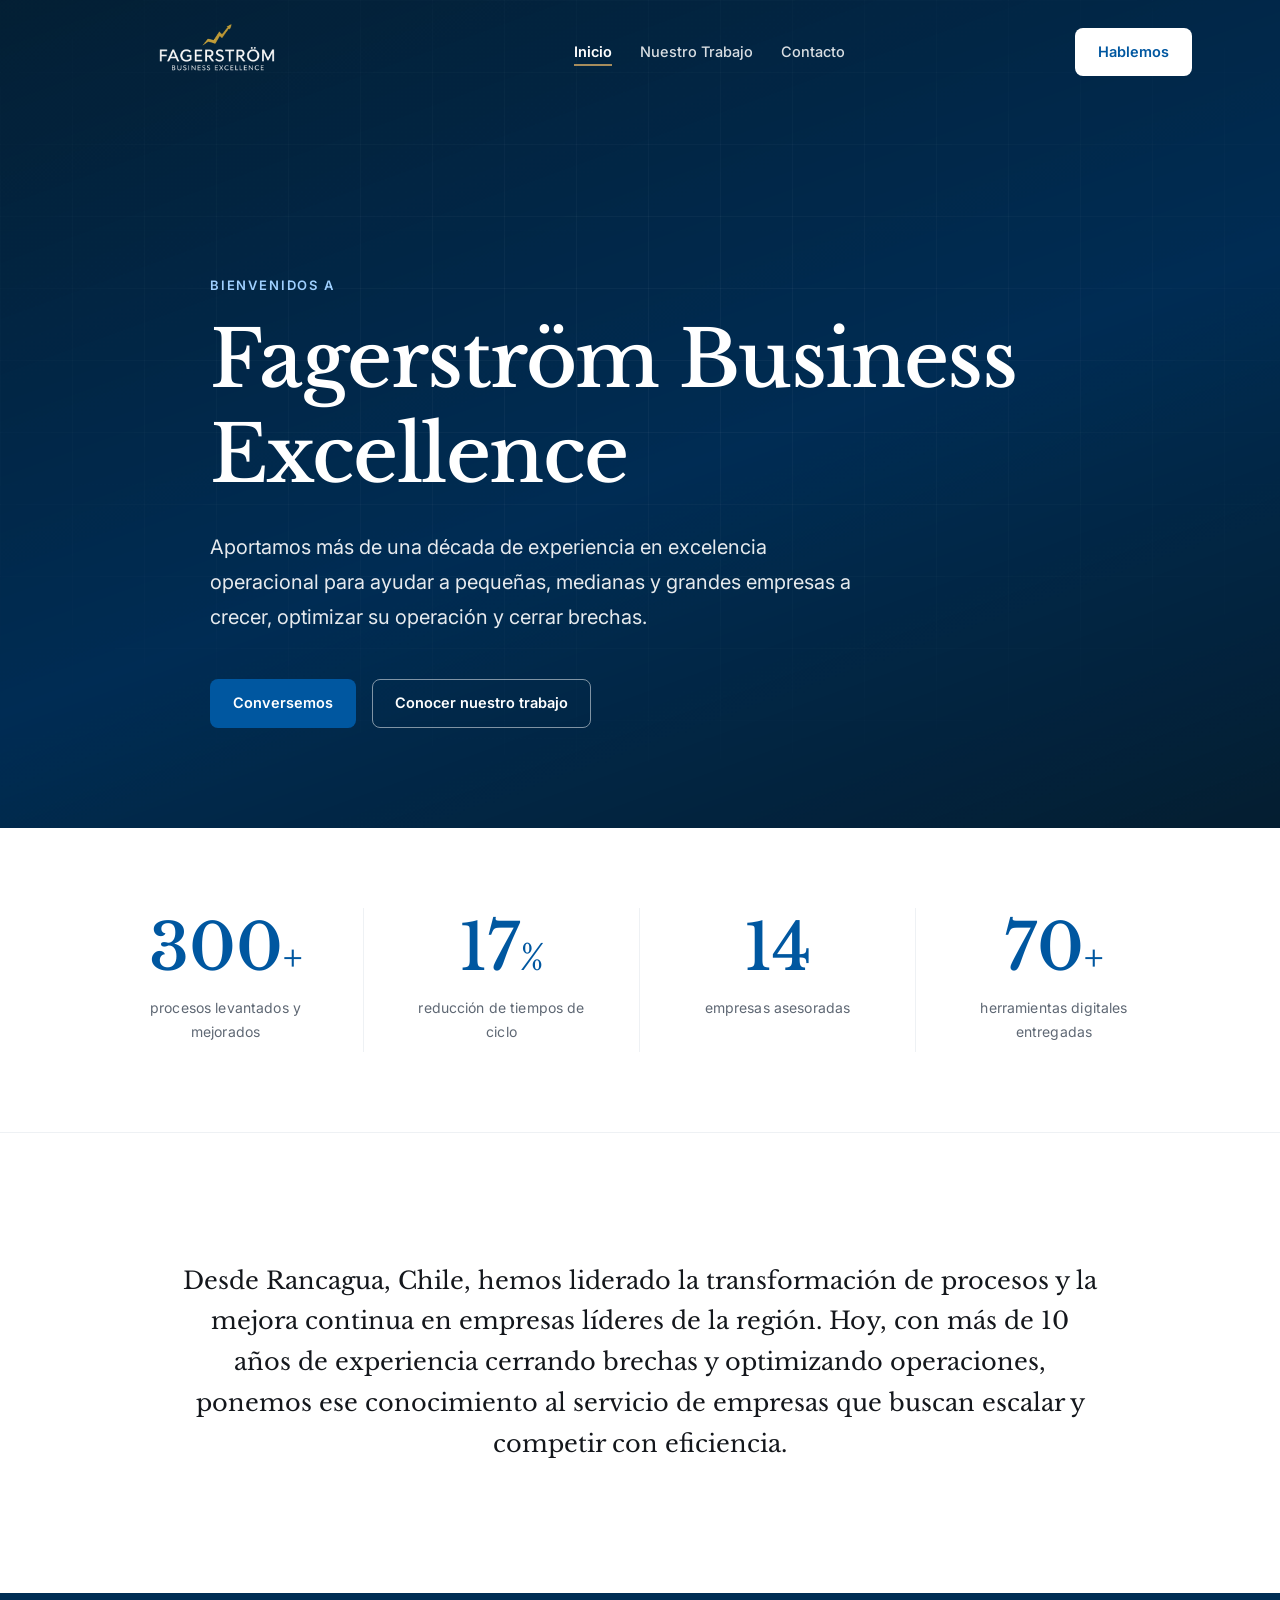
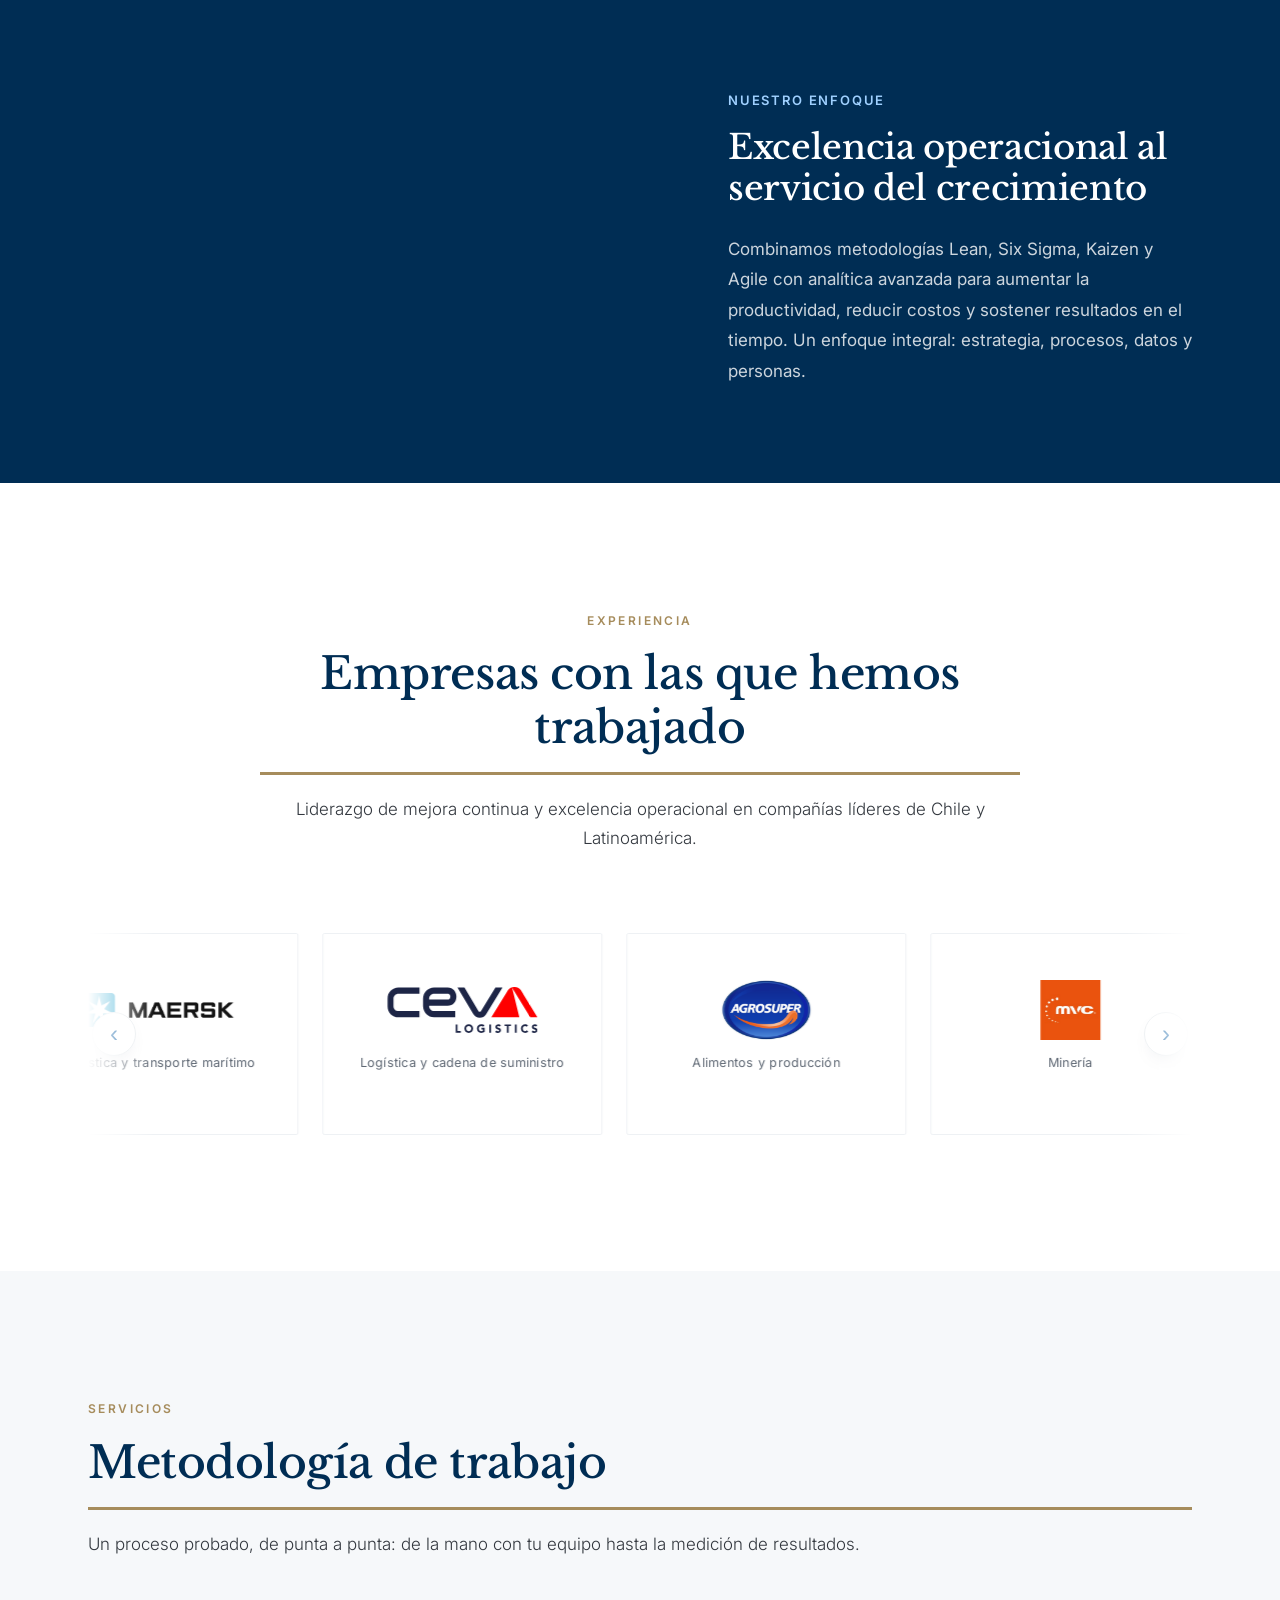
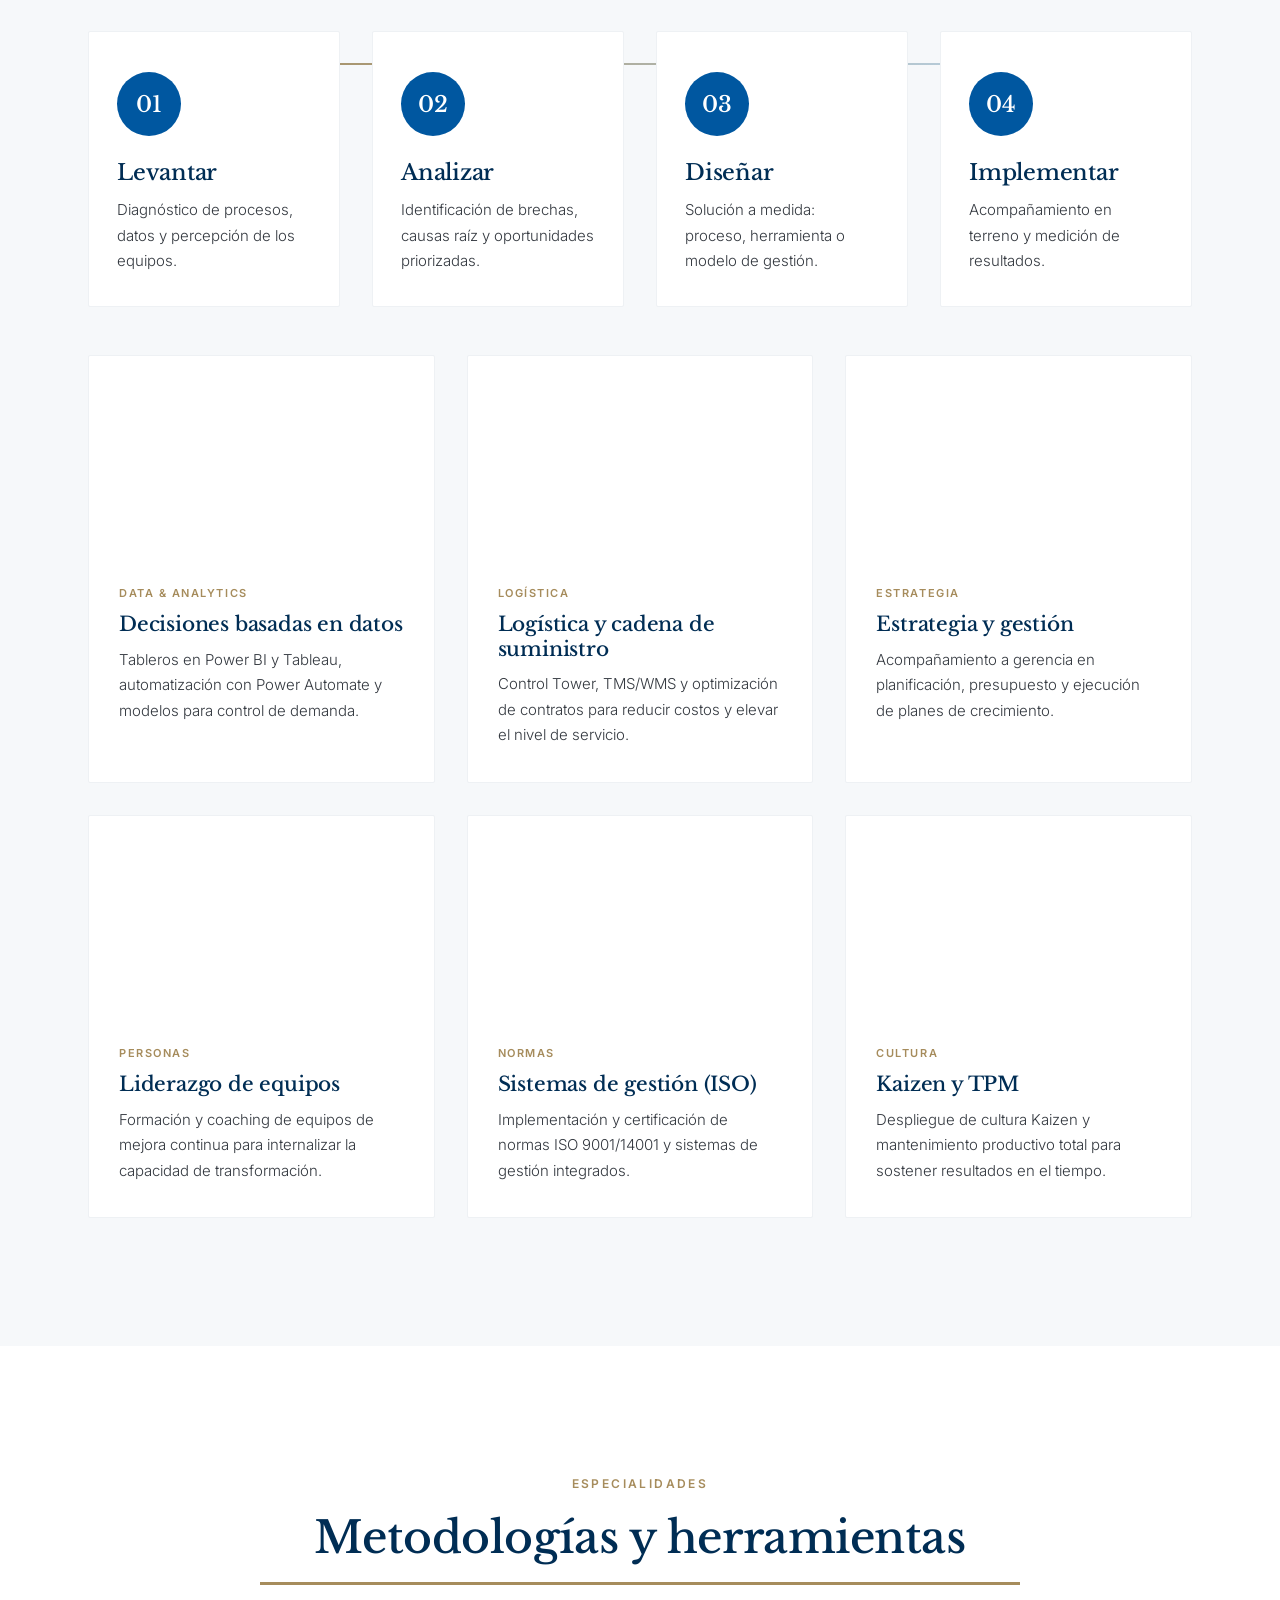
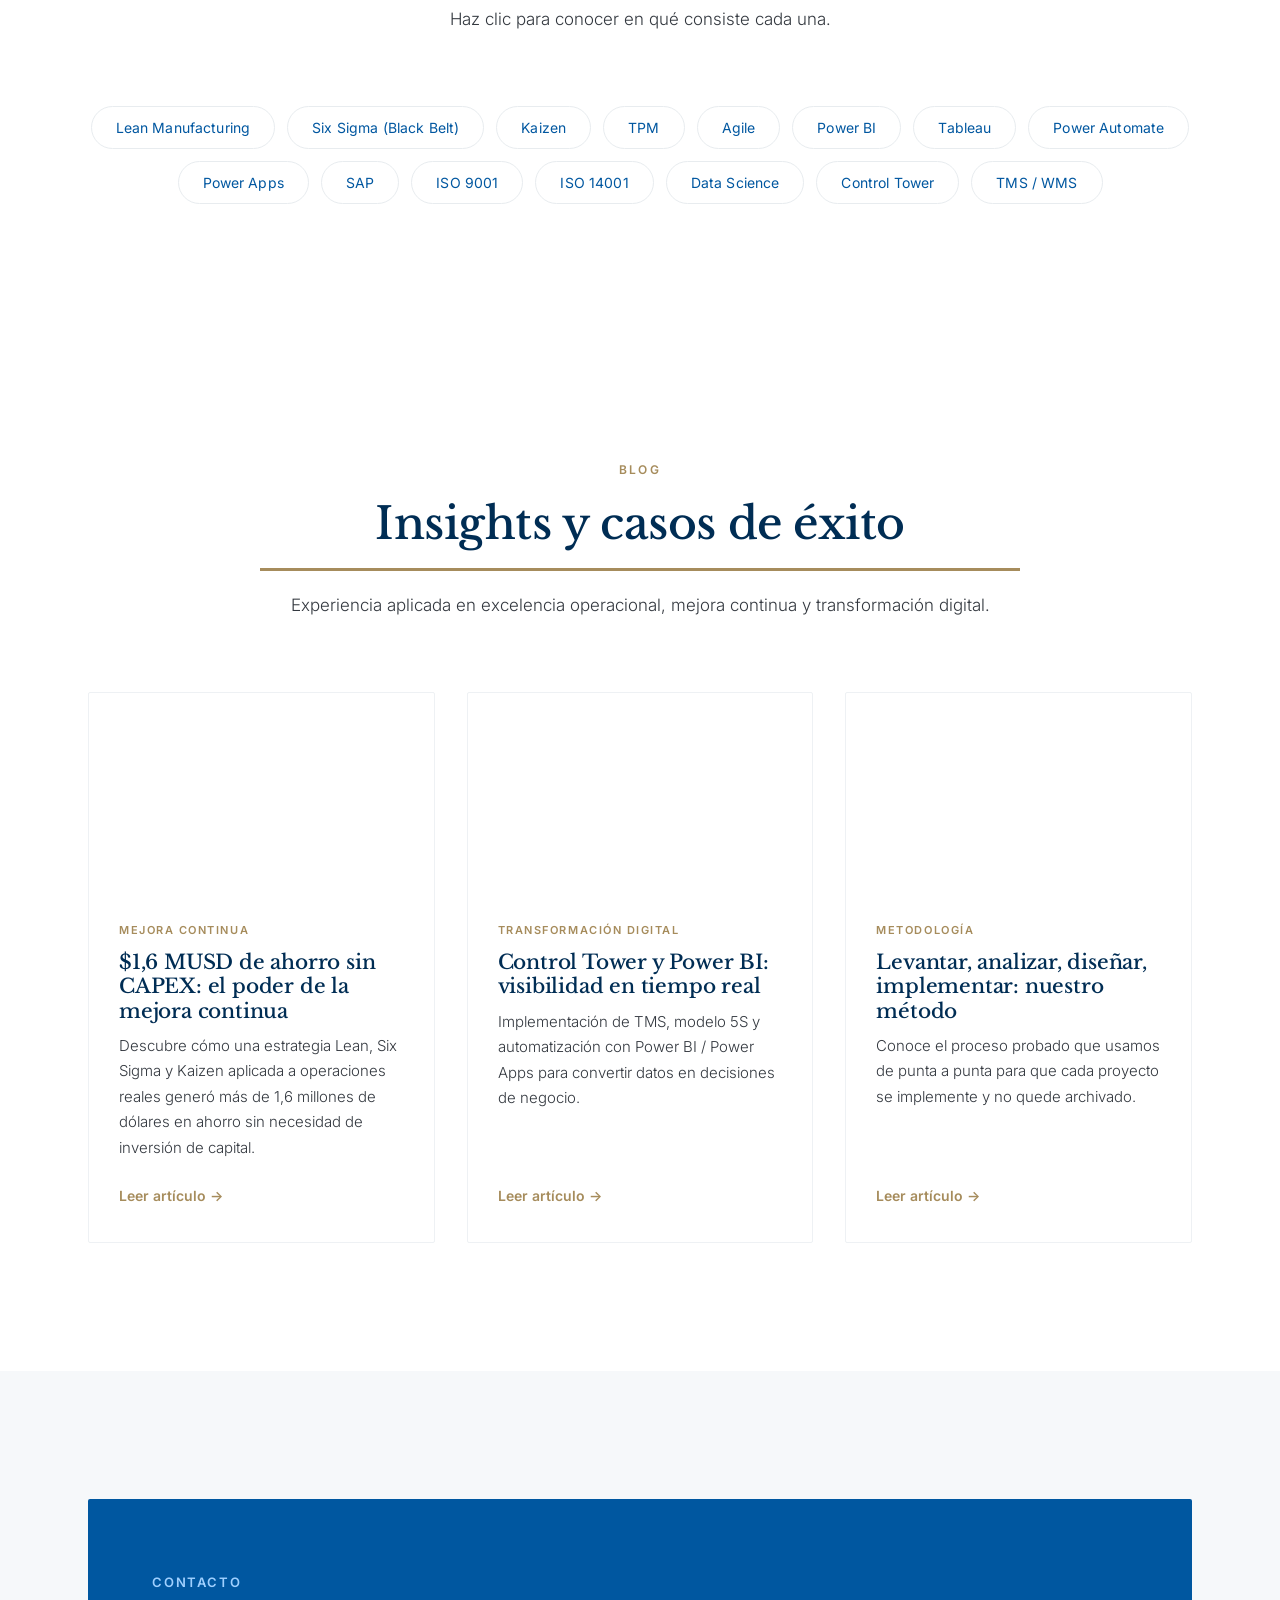
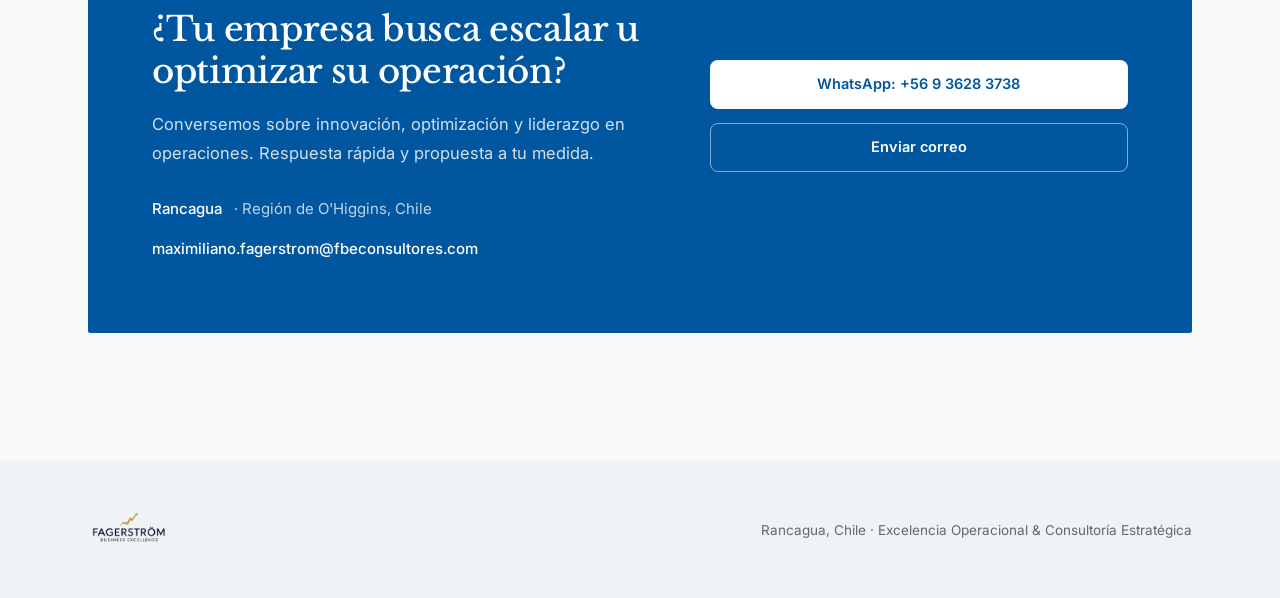
==== commit 3fbcb5ba: "style: uniform larger carousel logos (150x60 contain), cache bump v9" ====
--- a/index.html
+++ b/index.html
@@ -1,4 +1,4 @@
-﻿<!DOCTYPE html>
+<!DOCTYPE html>
 <html lang="es">
 <head>
 <meta charset="UTF-8" />
@@ -8,7 +8,7 @@
 <link rel="preconnect" href="https://fonts.googleapis.com" />
 <link rel="preconnect" href="https://fonts.gstatic.com" crossorigin />
 <link href="https://fonts.googleapis.com/css2?family=Inter:wght@400;500;600;700&family=Libre+Baskerville:ital,wght@0,400;0,700;1,400&display=swap" rel="stylesheet" />
-<link rel="stylesheet" href="styles.css?v=8" />
+<link rel="stylesheet" href="styles.css?v=9" />
 </head>
 <body>
 
@@ -291,6 +291,6 @@
   </div>
 </footer>
 
-<script src="script.js?v=8"></script>
+<script src="script.js?v=9"></script>
 </body>
 </html>
--- a/styles.css
+++ b/styles.css
@@ -141,8 +141,8 @@
 .carousel-track { display: flex; width: max-content; will-change: transform; }
 .company-card { background: #fff; border: 1px solid var(--hairline); border-radius: 2px; padding: 44px 32px; text-align: center; transition: transform .3s, box-shadow .3s; min-width: 0; width: 280px; flex: 0 0 auto; margin-right: 24px; box-sizing: border-box; }
 .company-card:hover { transform: translateY(-4px); box-shadow: 0 20px 40px -24px rgba(0,30,60,.18); }
-.company-card .logo { font-family: var(--serif); font-size: 21px; font-weight: 500; color: var(--deep); word-wrap: break-word; overflow-wrap: anywhere; hyphens: auto; line-height: 1.3; display: flex; align-items: center; justify-content: center; min-height: 44px; }
-.company-card .logo img { max-width: 100%; max-height: 44px; height: auto; object-fit: contain; }
+.company-card .logo { font-family: var(--serif); font-size: 21px; font-weight: 500; color: var(--deep); word-wrap: break-word; overflow-wrap: anywhere; hyphens: auto; line-height: 1.3; display: flex; align-items: center; justify-content: center; min-height: 64px; }
+.company-card .logo img { width: 150px; height: 60px; max-width: 100%; object-fit: contain; }
 .company-card .sector { font-size: 12.5px; color: var(--muted); margin-top: 12px; letter-spacing: .02em; line-height: 1.45; }
 .carousel-btn { position: absolute; top: 50%; transform: translateY(-50%); z-index: 3; width: 44px; height: 44px; border-radius: 50%; border: 1px solid var(--line); background: #fff; color: var(--navy); font-size: 24px; line-height: 1; cursor: pointer; box-shadow: 0 8px 20px -12px rgba(0,30,60,.3); transition: all .2s; display: flex; align-items: center; justify-content: center; }
 .carousel-btn:hover { background: var(--navy); color: #fff; }
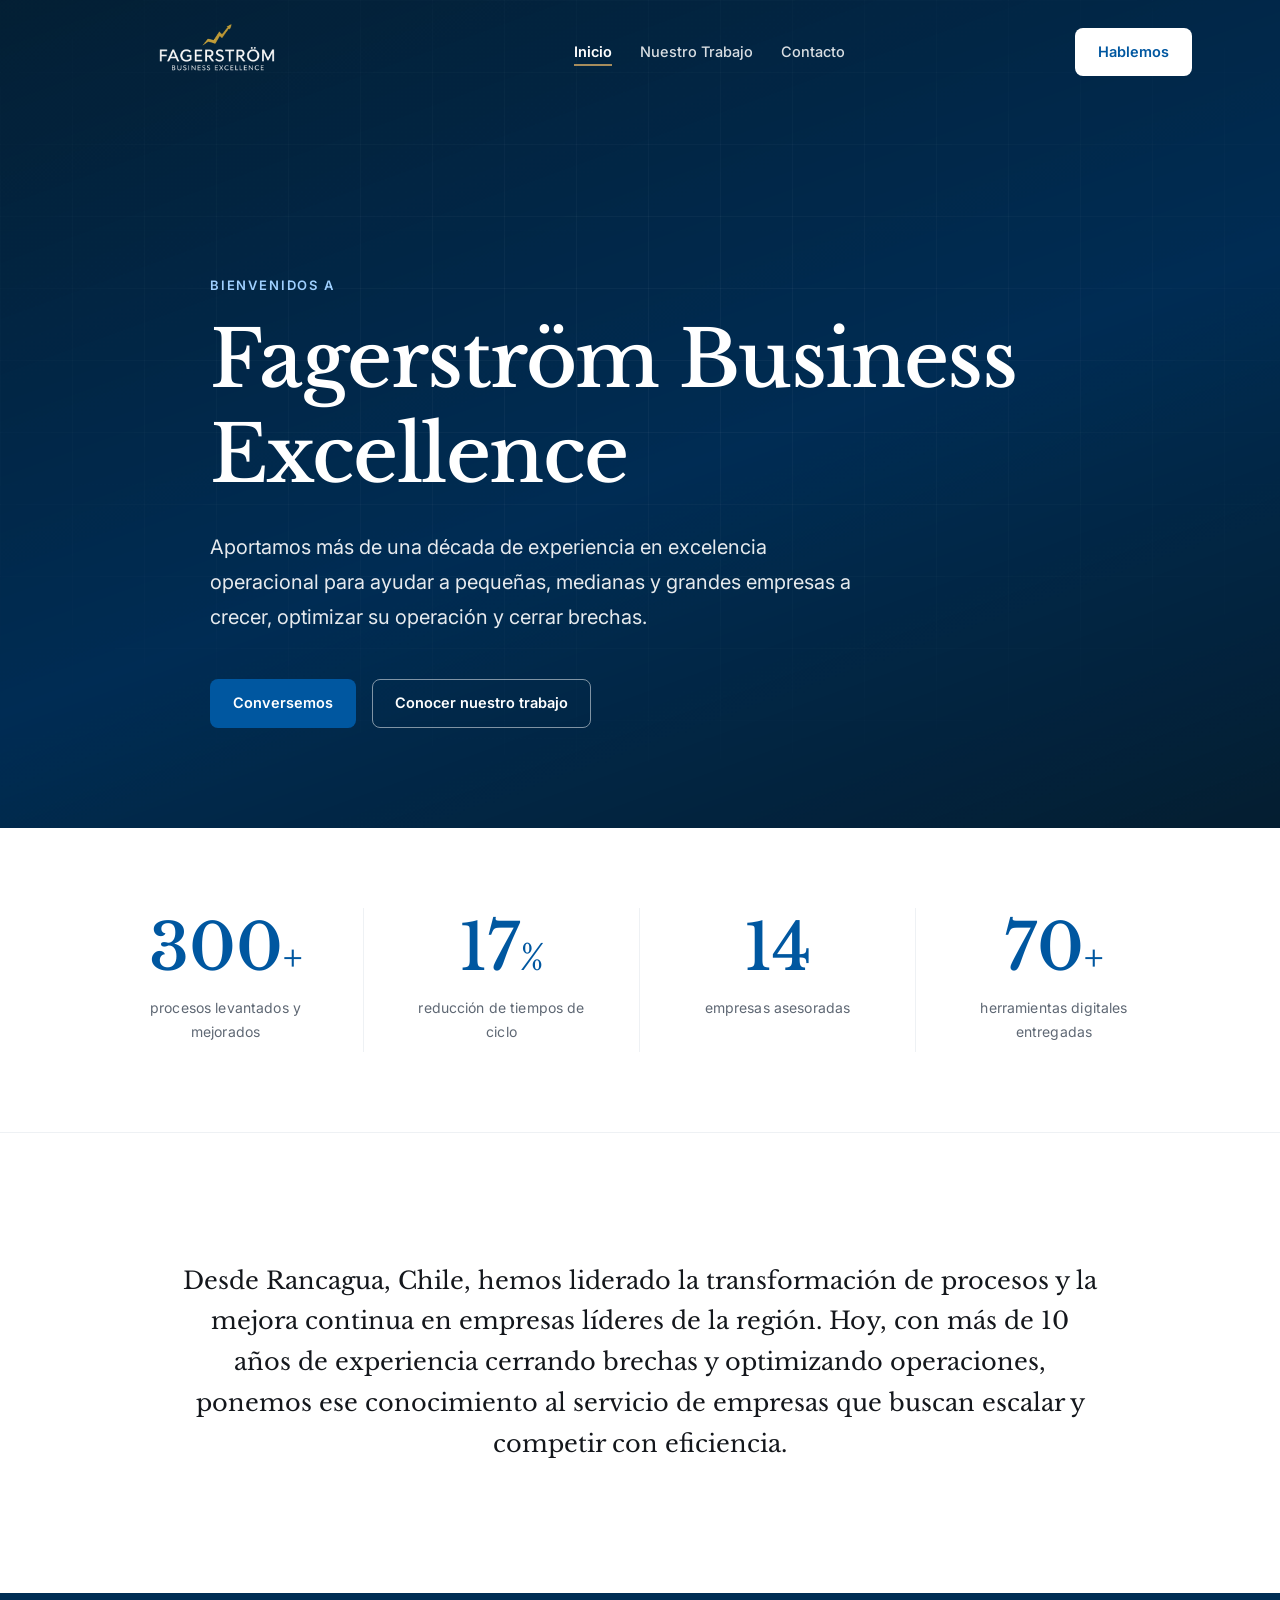
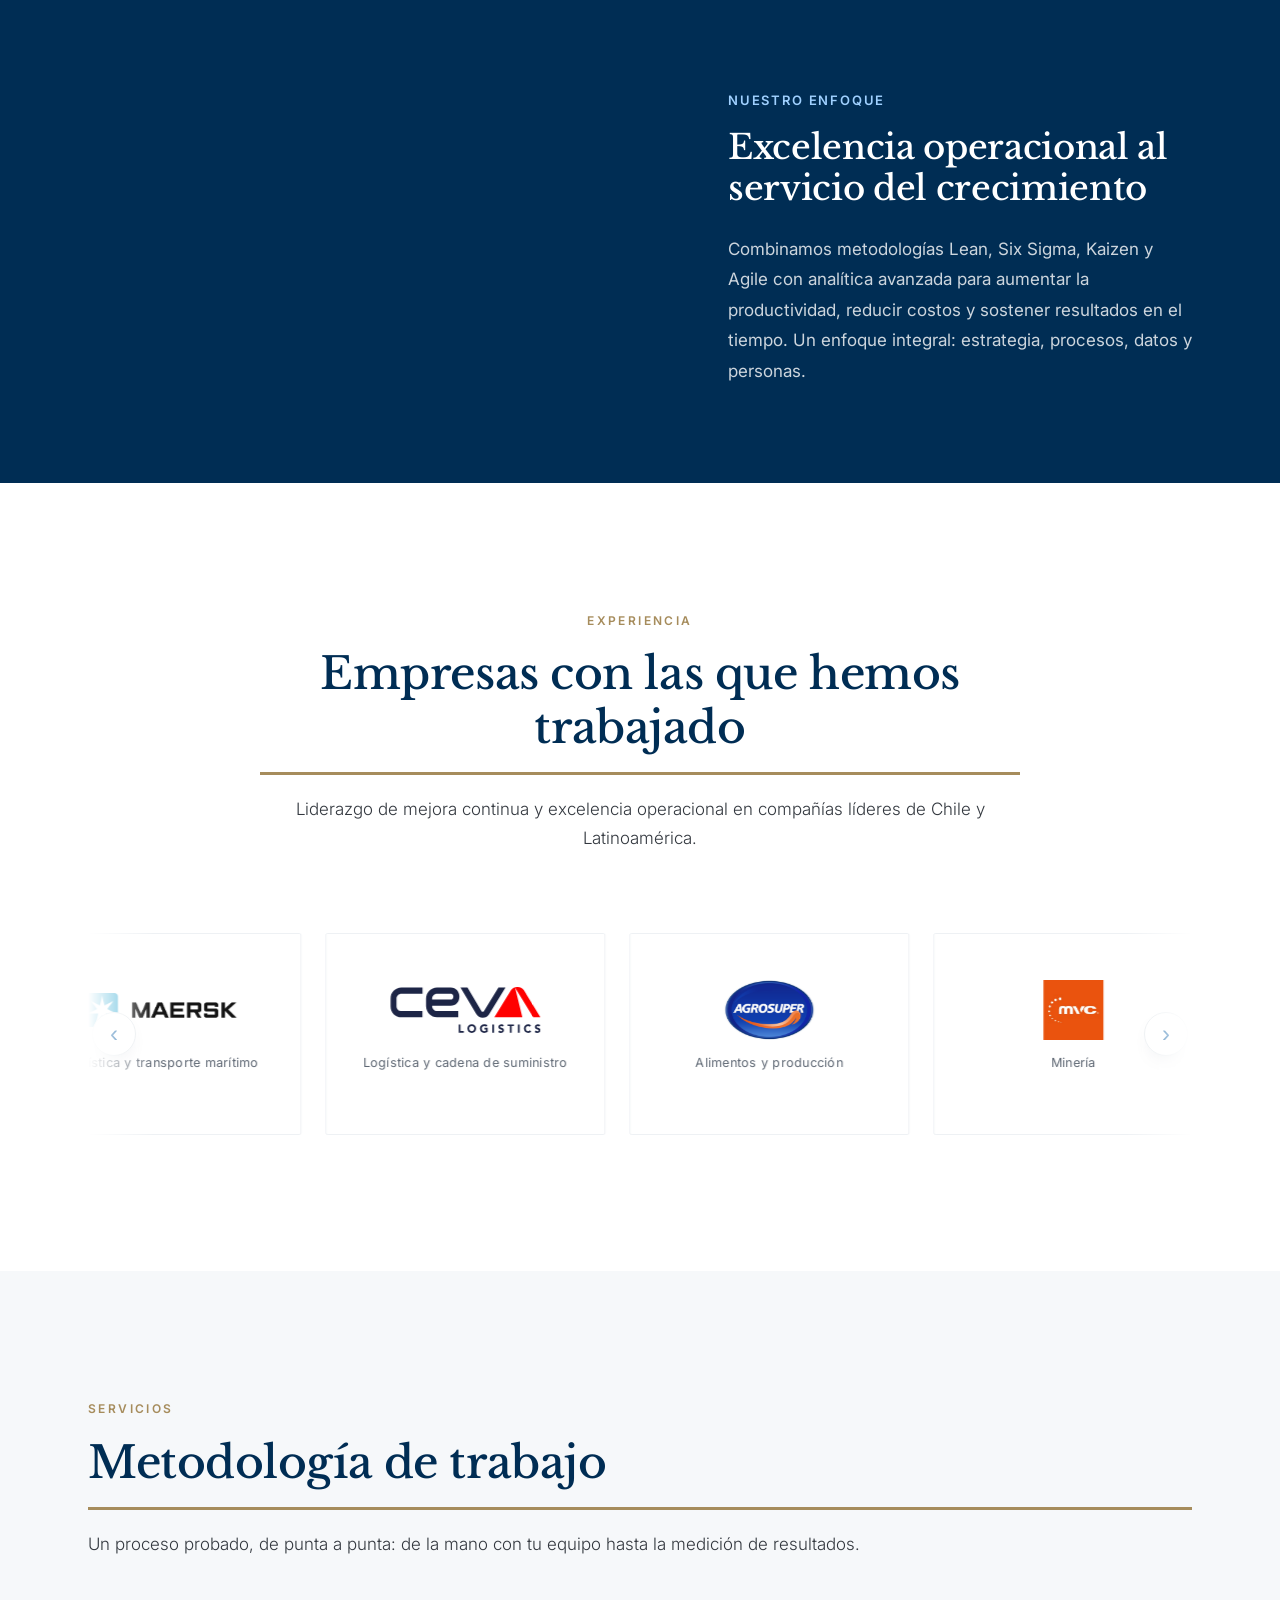
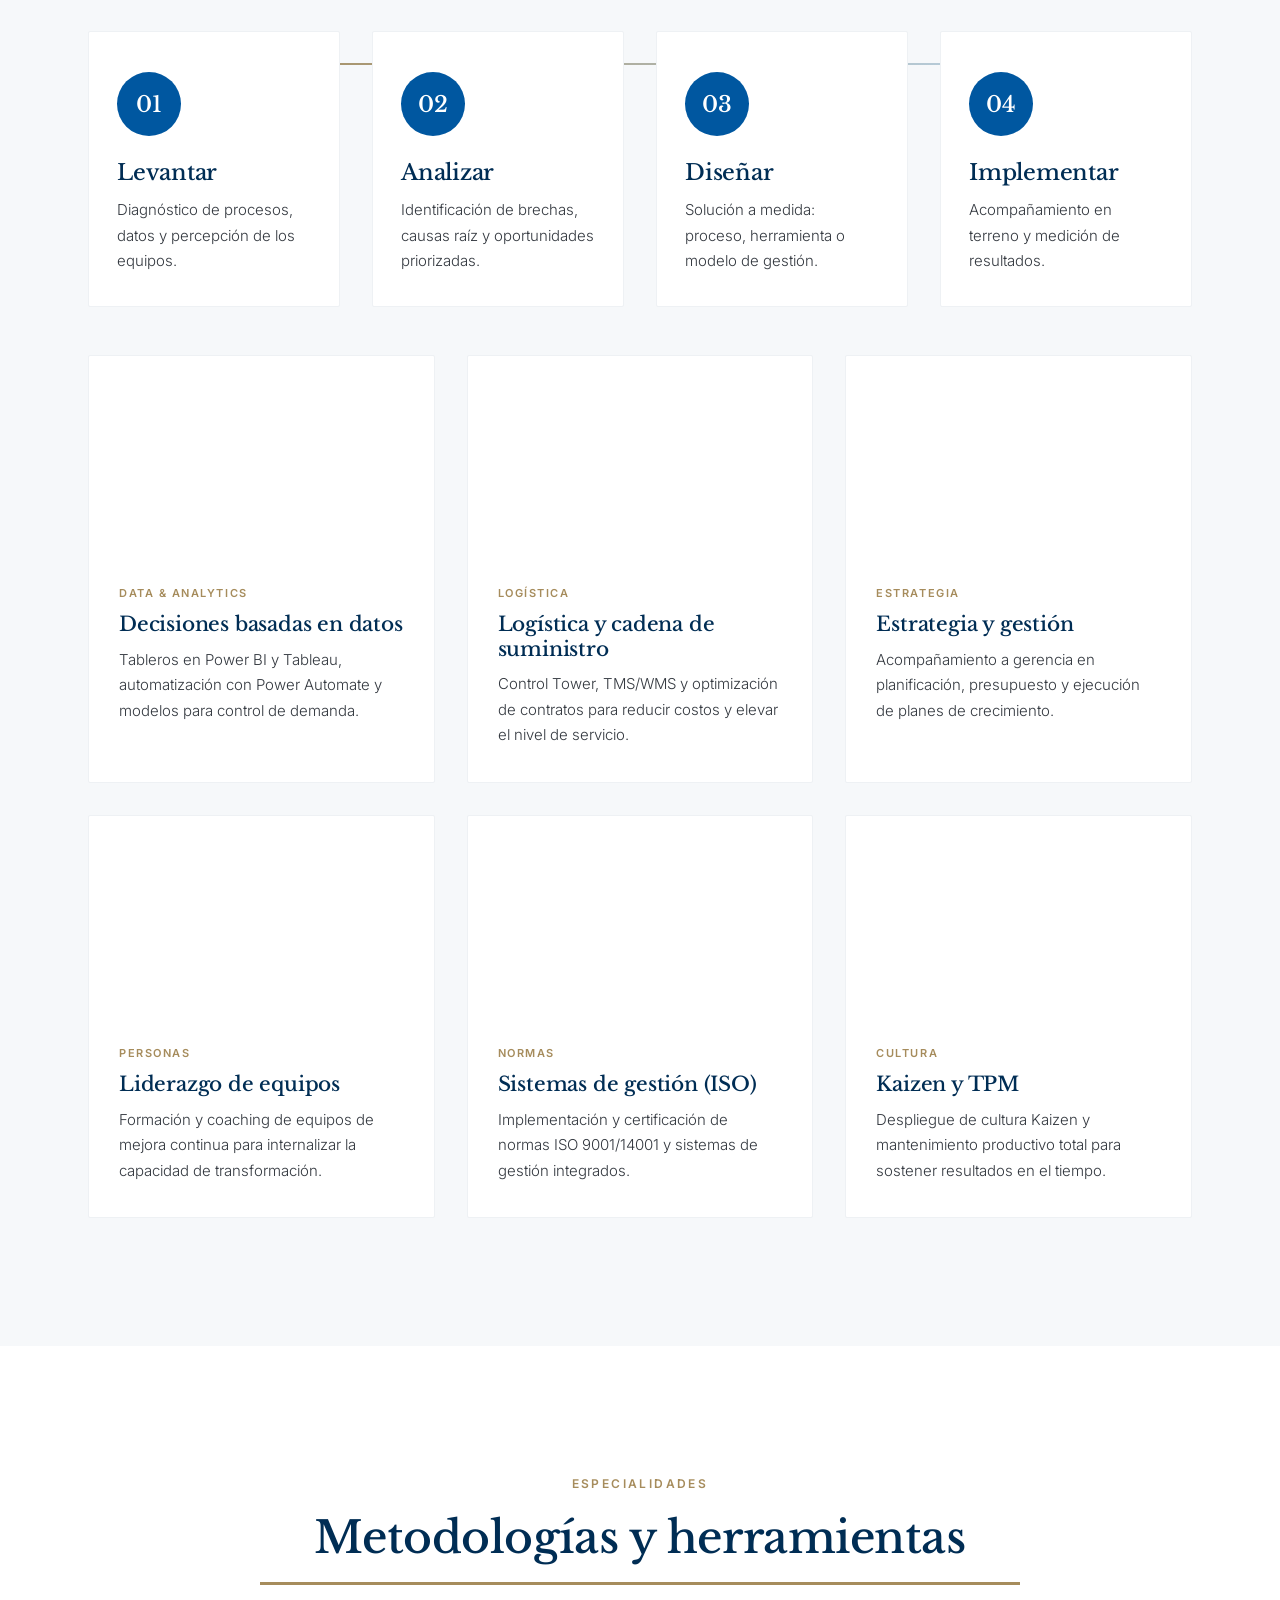
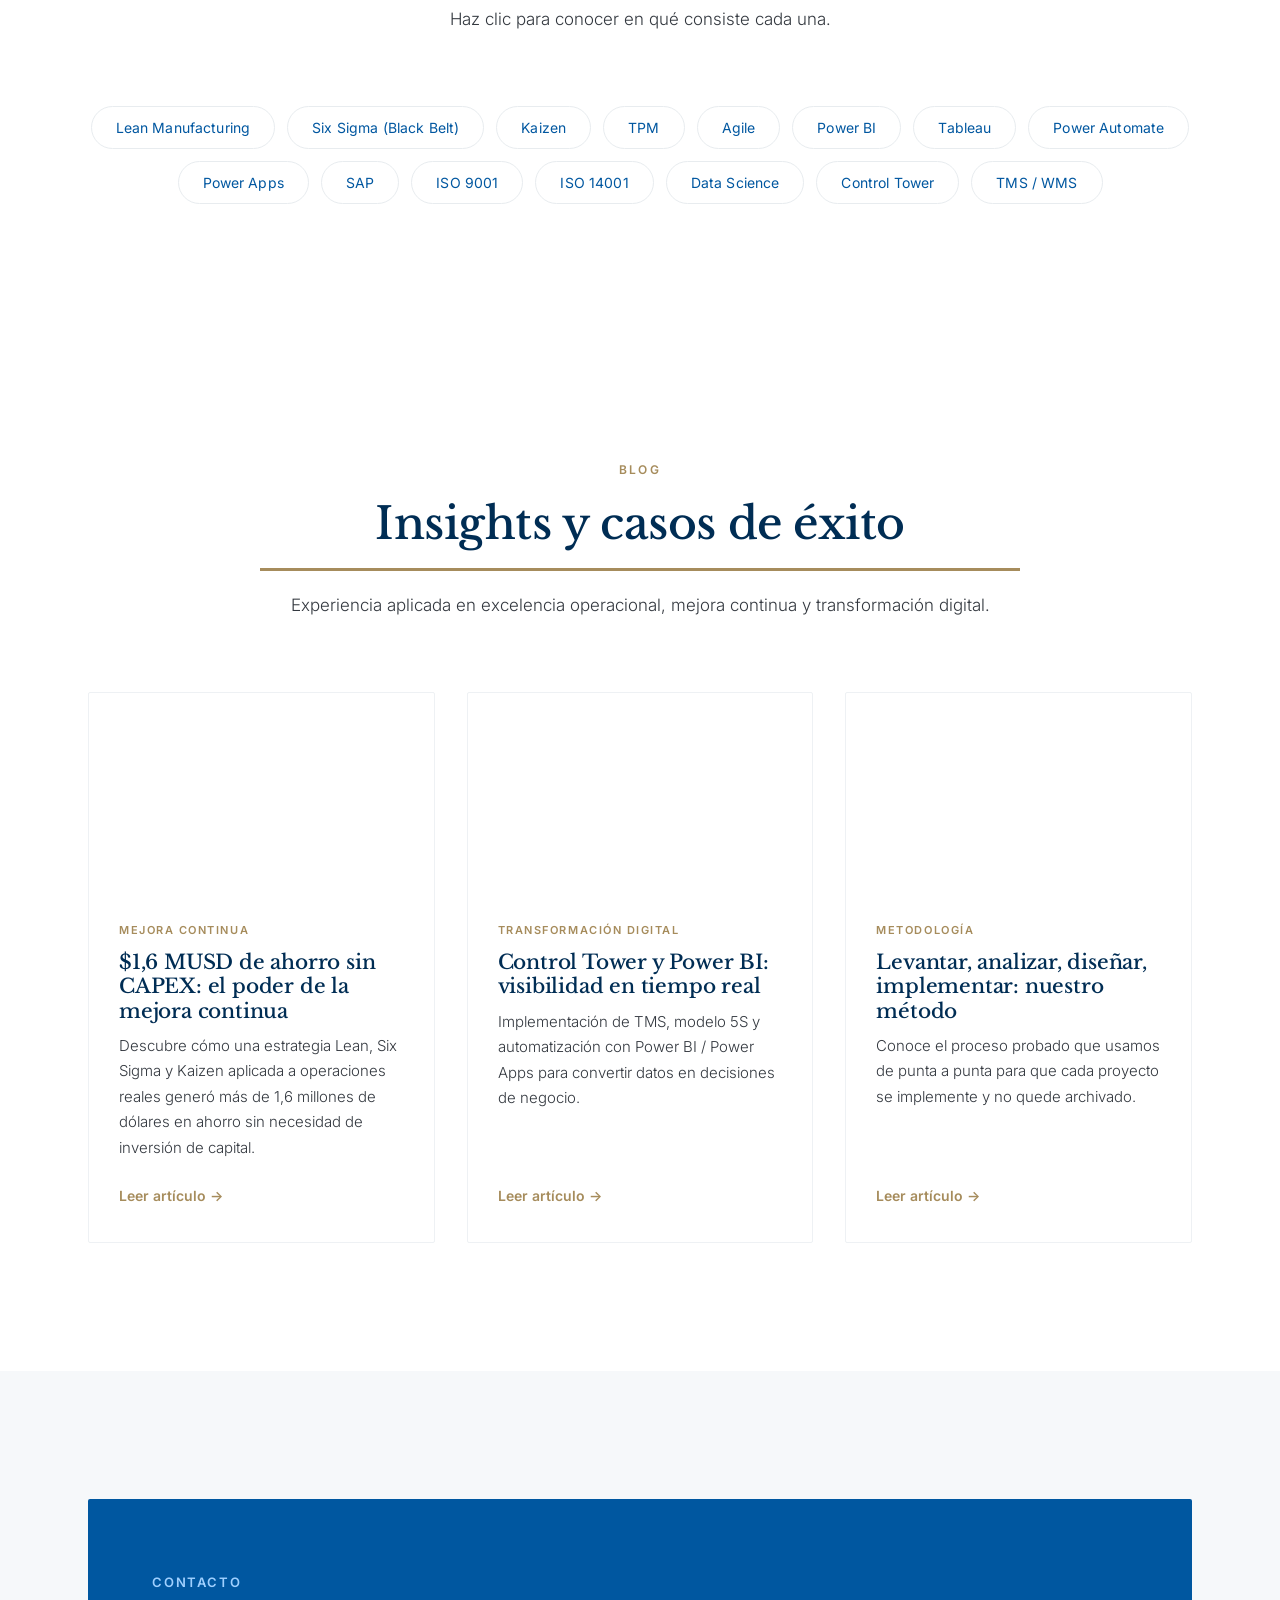
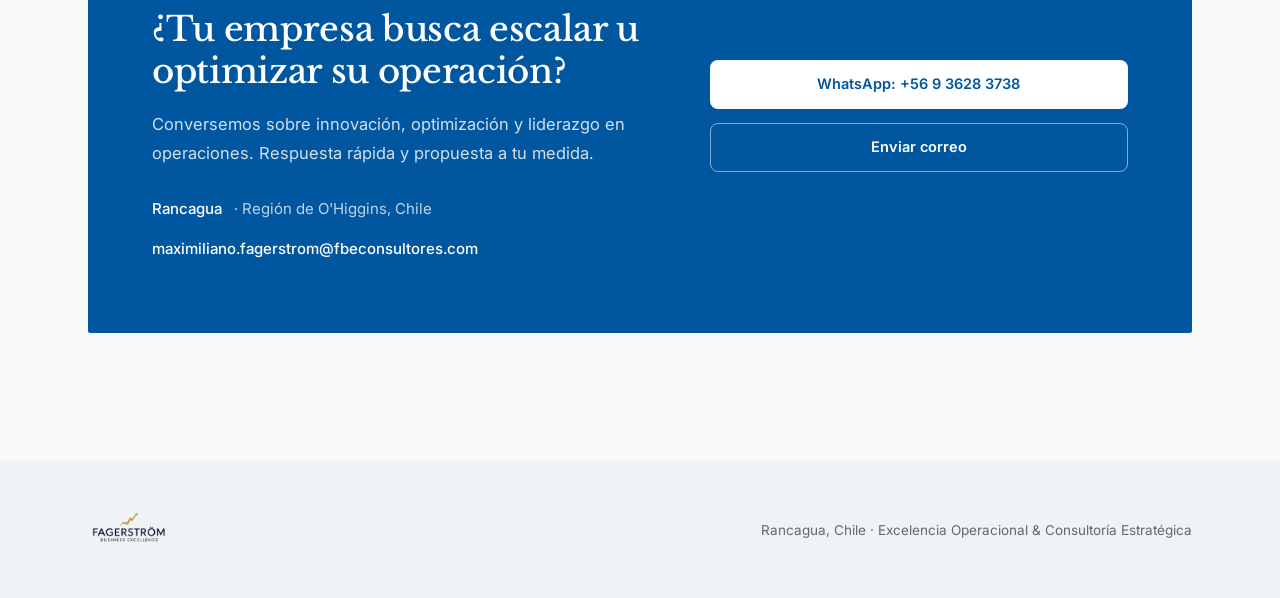
==== commit 07d9ea08: "feat: add Microsoft Clarity analytics to all pages" ====
--- a/index.html
+++ b/index.html
@@ -9,6 +9,12 @@
 <link rel="preconnect" href="https://fonts.gstatic.com" crossorigin />
 <link href="https://fonts.googleapis.com/css2?family=Inter:wght@400;500;600;700&family=Libre+Baskerville:ital,wght@0,400;0,700;1,400&display=swap" rel="stylesheet" />
 <link rel="stylesheet" href="styles.css?v=9" />
+<script type="text/javascript">    (function(c,l,a,r,i,t,y){
+        c[a]=c[a]||function(){(c[a].q=c[a].q||[]).push(arguments)};
+        t=l.createElement(r);t.async=1;t.src="https://www.clarity.ms/tag/"+i;
+        y=l.getElementsByTagName(r)[0];y.parentNode.insertBefore(t,y);
+    })(window, document, "clarity", "script", "y7hsthls72");
+</script>
 </head>
 <body>
 
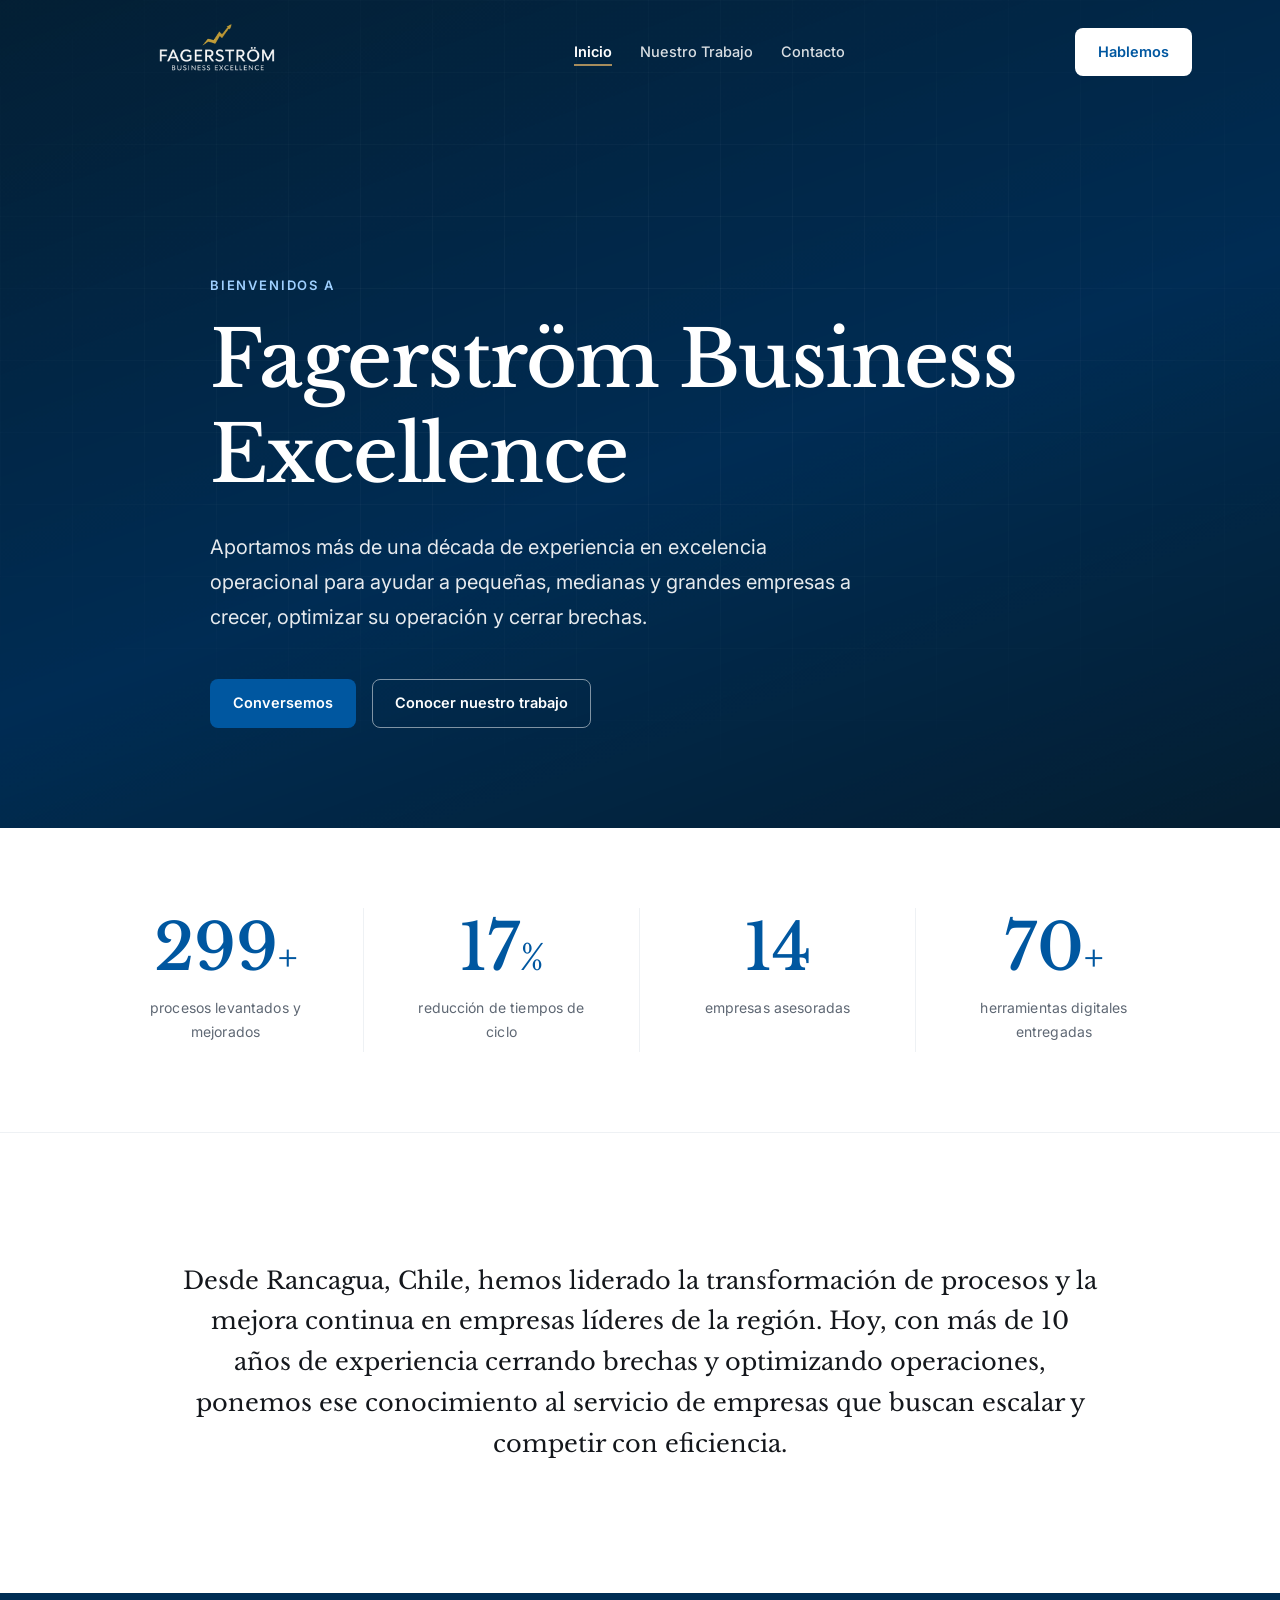
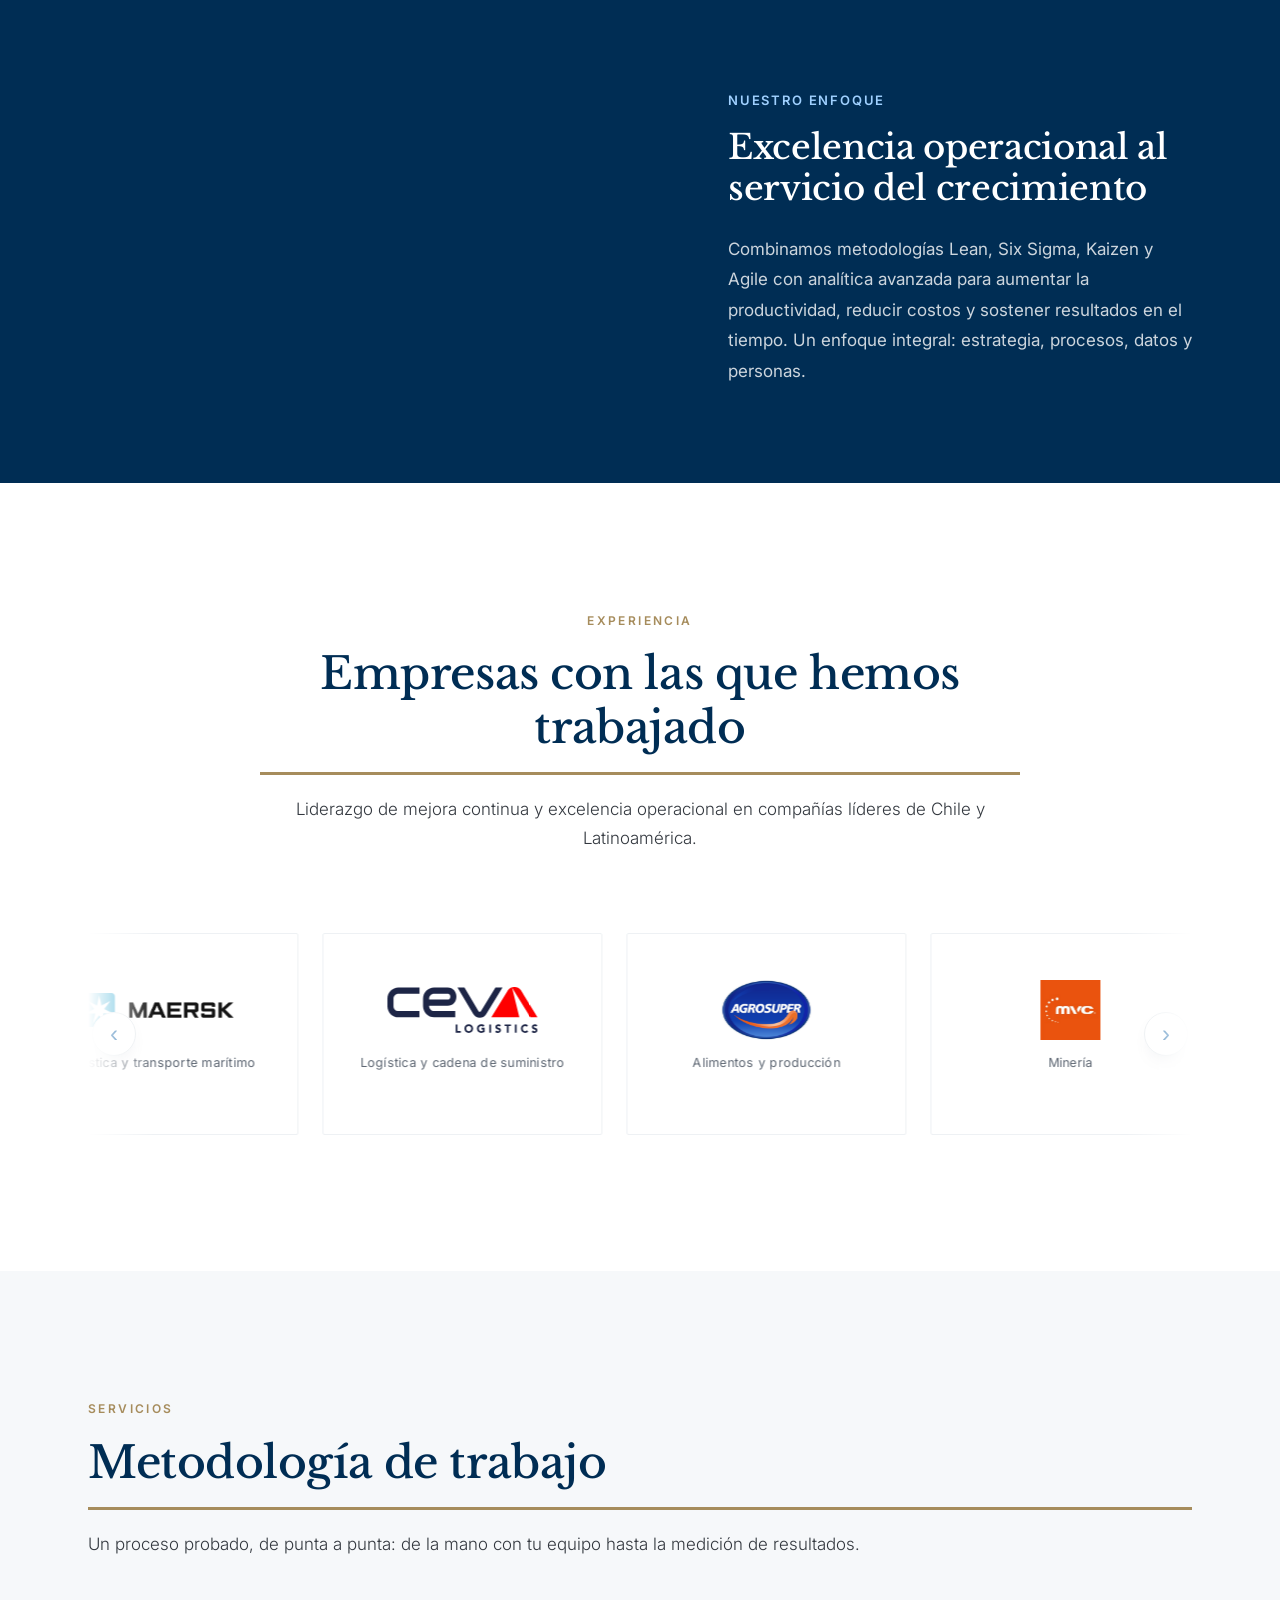
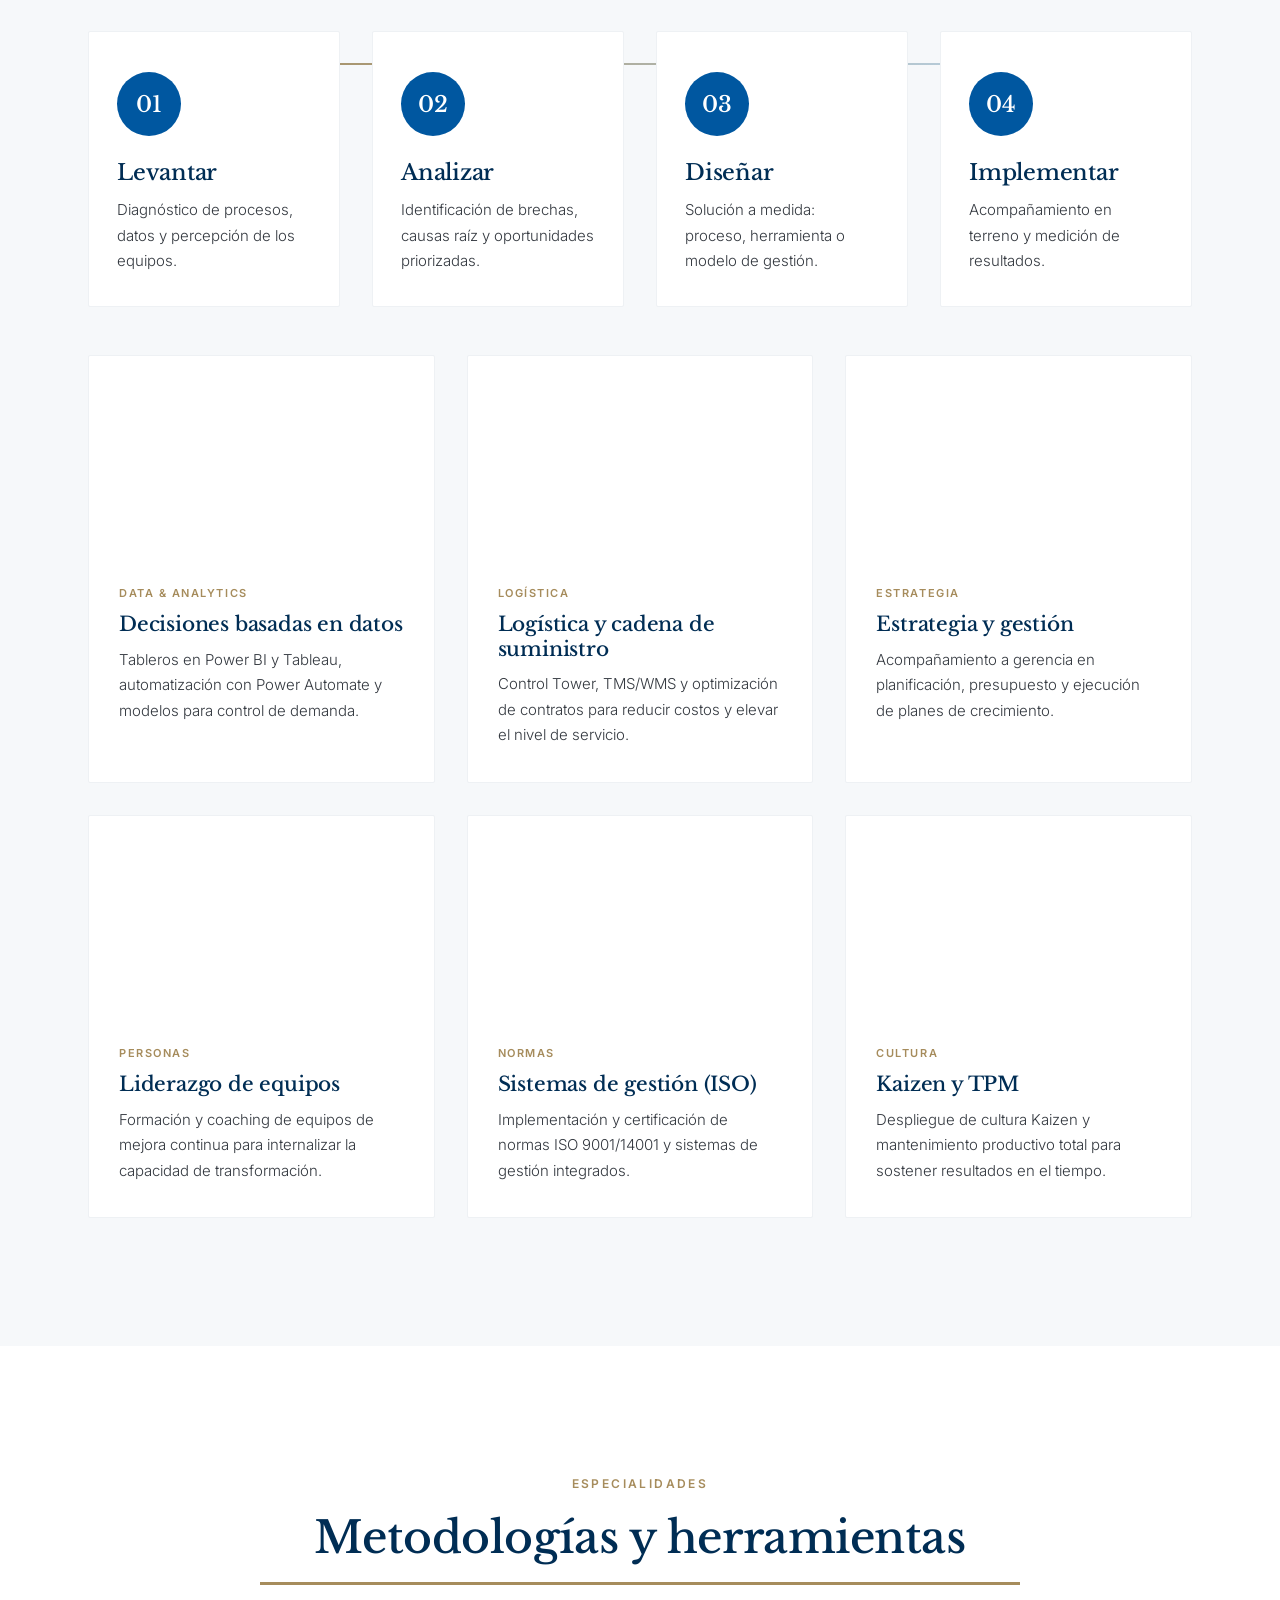
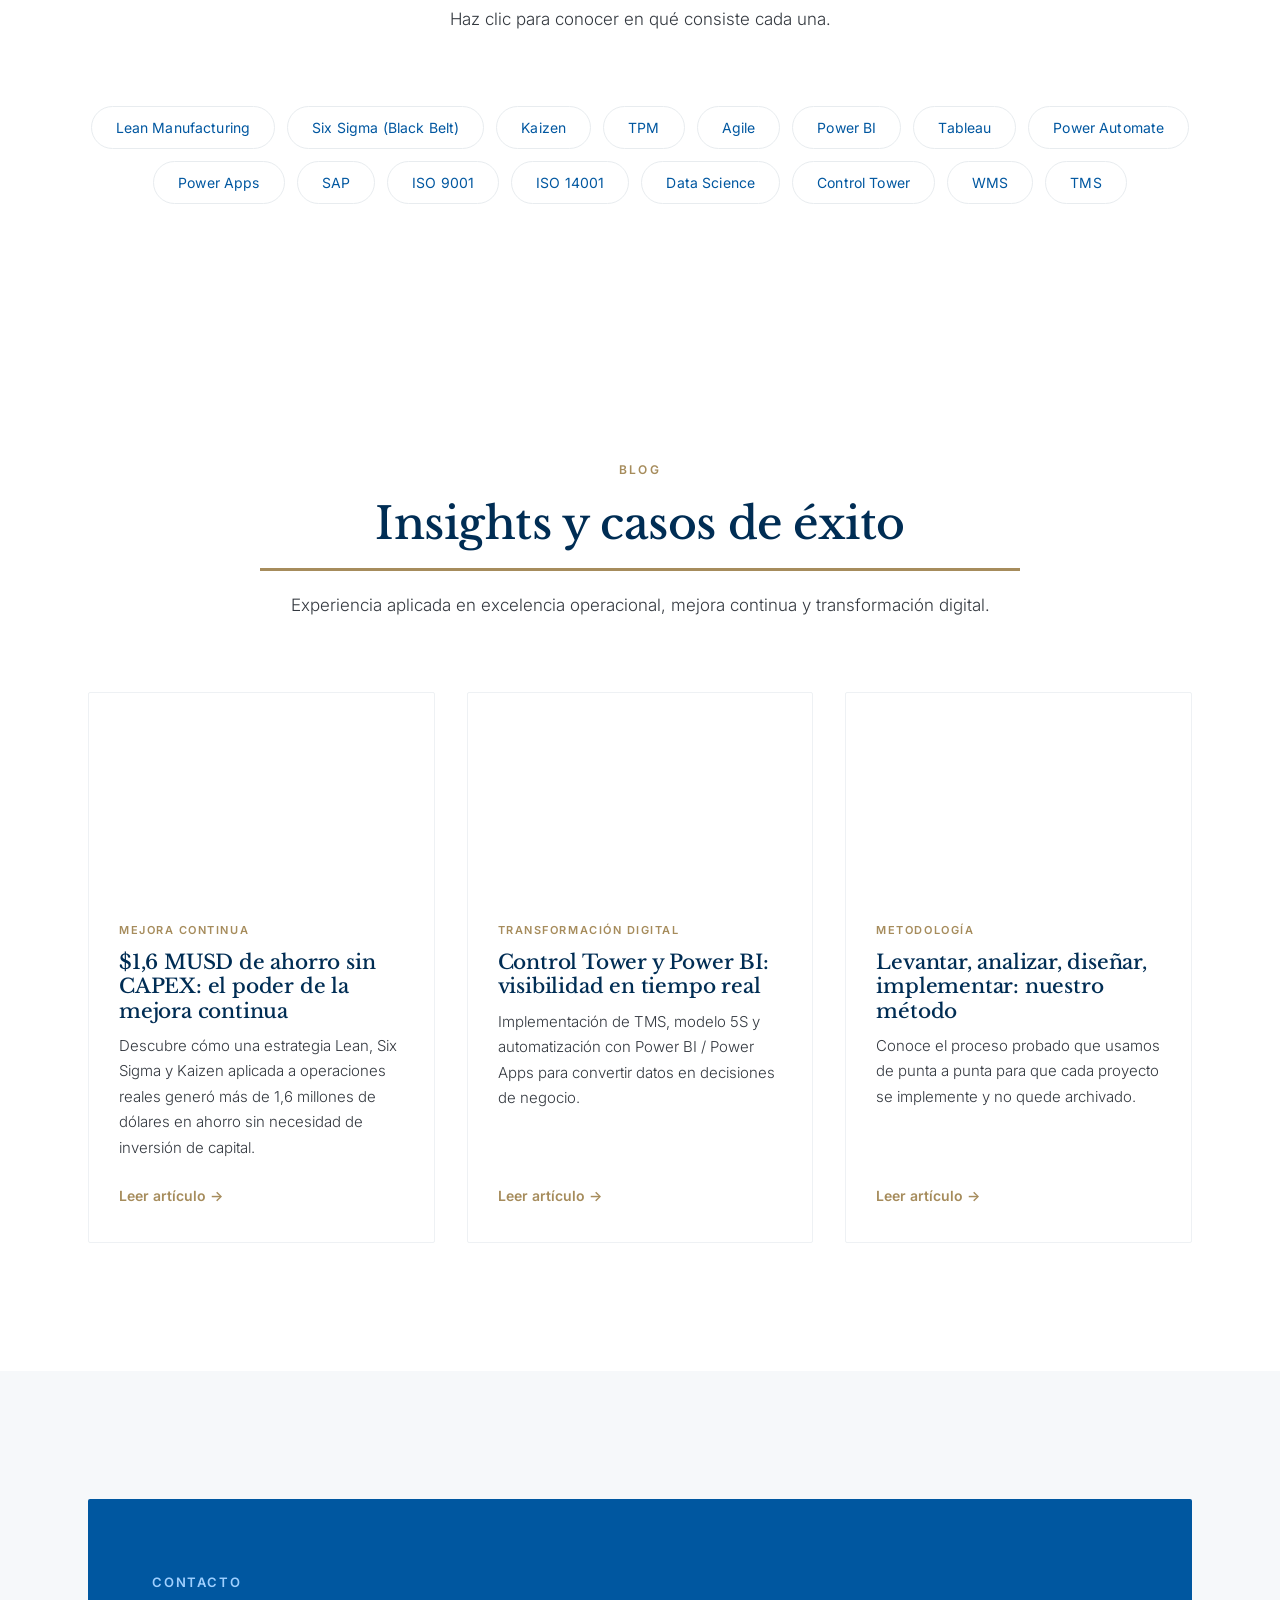
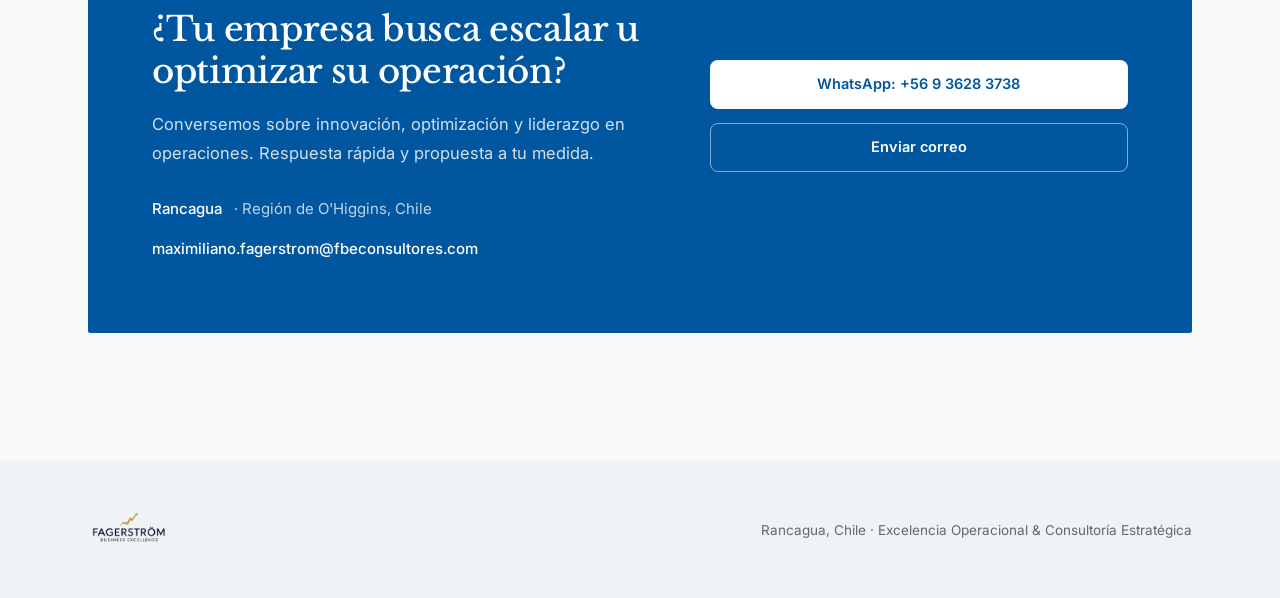
==== commit 96065175: "feat: actualizar descripciones de chips y separar TMS/WMS" ====
--- a/index.html
+++ b/index.html
@@ -212,21 +212,22 @@
         <p id="chipDesc"></p>
       </div>
       <div class="chips" id="chips">
-        <button class="chip" data-desc="Metodología enfocada en eliminar desperdicios de los procesos y entregar valor al cliente con el menor uso de recursos, tiempo y esfuerzo posible.">Lean Manufacturing</button>
-        <button class="chip" data-desc="Enfoque basado en datos para reducir la variabilidad y los defectos en los procesos, logrando resultados medibles y consistentes mediante el ciclo DMAIC.">Six Sigma (Black Belt)</button>
-        <button class="chip" data-desc="Filosofía de mejora continua en pequeños pasos que involucra a todos los niveles de la organización para optimizar procesos de forma sostenida.">Kaizen</button>
-        <button class="chip" data-desc="Mantenimiento Productivo Total: sistema que maximiza la disponibilidad de los equipos integrando a operación y mantenimiento para eliminar fallas y paradas.">TPM</button>
-        <button class="chip" data-desc="Marco de trabajo flexible e iterativo que permite entregar valor rápido, adaptarse al cambio y mejorar la colaboración entre equipos.">Agile</button>
-        <button class="chip" data-desc="Herramienta de Microsoft para visualizar datos y crear tableros interactivos que facilitan el seguimiento de KPIs y la toma de decisiones.">Power BI</button>
-        <button class="chip" data-desc="Plataforma de analítica visual que convierte grandes volúmenes de datos en insights accionables para el negocio.">Tableau</button>
-        <button class="chip" data-desc="Herramienta de automatización de flujos de trabajo y tareas repetitivas, reduciendo tiempos y errores manuales.">Power Automate</button>
-        <button class="chip" data-desc="Plataforma para construir aplicaciones de negocio a medida sin necesidad de desarrollo de software complejo.">Power Apps</button>
-        <button class="chip" data-desc="Sistema ERP líder para gestionar de forma integrada finanzas, logística, producción y otras áreas de la empresa.">SAP</button>
-        <button class="chip" data-desc="Norma internacional de sistemas de gestión de calidad que garantiza procesos consistentes y orientados a la satisfacción del cliente.">ISO 9001</button>
-        <button class="chip" data-desc="Norma de gestión ambiental que ayuda a las empresas a reducir su impacto y cumplir con las regulaciones vigentes.">ISO 14001</button>
-        <button class="chip" data-desc="Análisis de datos y modelos estadísticos para descubrir patrones, predecir demanda y respaldar decisiones estratégicas.">Data Science</button>
-        <button class="chip" data-desc="Centro de control que monitorea la cadena de suministro en tiempo real, mejorando visibilidad y tiempo de respuesta.">Control Tower</button>
-        <button class="chip" data-desc="Sistemas de gestión de transporte y de almacenes que optimizan rutas, inventario y operaciones de bodega.">TMS / WMS</button>
+        <button class="chip" data-desc="Filosofía operativa basada en la maximización del valor para el cliente mediante la erradicación sistemática de todo tipo de desperdicios (los famosos muda, muri y mura), optimizando el flujo de trabajo y empoderando a los equipos para resolver problemas de raíz en el piso de producción.">Lean Manufacturing</button>
+        <button class="chip" data-desc="Metodología avanzada de gestión impulsada por datos y estadística (DMAIC: Definir, Medir, Analizar, Mejorar y Controlar) enfocada en reducir la variabilidad y los defectos en los procesos. Un rol de nivel Black Belt lidera proyectos complejos de alto impacto financiero, actuando como agente de cambio y mentor técnico en la organización.">Six Sigma (Black Belt)</button>
+        <button class="chip" data-desc="Filosofía japonesa de mejora continua basada en el principio de que pequeños cambios incrementales, realizados de manera consistente y por todo el personal (desde la alta gerencia hasta los operarios), generan transformaciones masivas y sostenibles a largo plazo.">Kaizen</button>
+        <button class="chip" data-desc="Mantenimiento Productivo Total; un sistema integral que busca maximizar la eficiencia de los equipos (OEE) a través de la participación de todo el personal, promoviendo la conservación preventiva y autónoma para lograr una planta libre de averías, accidentes y defectos.">TPM</button>
+        <button class="chip" data-desc="Marco de trabajo flexible y colaborativo, originado en el desarrollo de software pero adoptado en operaciones, que desglosa proyectos complejos en iteraciones cortas o ciclos (sprints), permitiendo responder con velocidad a los cambios del entorno y priorizar la entrega continua de valor.">Agile</button>
+        <button class="chip" data-desc="Herramienta líder de inteligencia de negocios (Business Intelligence) de Microsoft que transforma datos sin procesar de múltiples fuentes en tableros interactivos y visuales dinámicos, facilitando la toma de decisiones estratégicas basadas en evidencia en tiempo real.">Power BI</button>
+        <button class="chip" data-desc="Plataforma de análisis y visualización de datos de alto rendimiento que destaca por su capacidad para conectar grandes volúmenes de información corporativa y traducirla en gráficos intuitivos, mapas y paneles interactivos que facilitan la exploración profunda de tendencias.">Tableau</button>
+        <button class="chip" data-desc="Solución de automatización de flujos de trabajo (workflow automation) que permite conectar aplicaciones y servicios para automatizar tareas repetitivas, procesos de aprobación y sincronización de datos sin necesidad de escribir código complejo (tecnología low-code).">Power Automate</button>
+        <button class="chip" data-desc="Entorno de desarrollo de aplicaciones empresariales de bajo código (low-code) que capacita a los equipos para crear soluciones digitales y móviles personalizadas adaptadas a necesidades operativas específicas, conectándose directamente con los datos de la compañía.">Power Apps</button>
+        <button class="chip" data-desc="Sistema ERP (Enterprise Resource Planning) robusto que integra de forma centralizada todos los procesos clave de una organización (finanzas, cadena de suministro, recursos humanos, compras y producción), garantizando una única fuente de verdad y visibilidad global del negocio.">SAP</button>
+        <button class="chip" data-desc="Norma internacional de Sistemas de Gestión de la Calidad (SGC) que establece los requisitos para estandarizar los procesos orientados a la satisfacción del cliente, la mejora continua y el cumplimiento normativo dentro de cualquier organización.">ISO 9001</button>
+        <button class="chip" data-desc="Estándar internacional para la implementación de Sistemas de Gestión Ambiental, diseñado para ayudar a las empresas a minimizar su huella ecológica, cumplir con las regulaciones ambientales y gestionar de manera sostenible sus recursos y residuos.">ISO 14001</button>
+        <button class="chip" data-desc="Disciplina analítica avanzada que combina matemáticas, estadística, programación y aprendizaje automático (Machine Learning) para extraer patrones ocultos, realizar modelos predictivos y convertir grandes volúmenes de datos (Big Data) en ventajas competitivas.">Data Science</button>
+        <button class="chip" data-desc="Torre de Control; centro neurálgico de visibilidad integral que centraliza datos en tiempo real de toda la cadena de suministro global, permitiendo anticipar disrupciones, monitorear KPIs críticos y coordinar respuestas rápidas ante imprevistos.">Control Tower</button>
+        <button class="chip" data-desc="Sistema de gestión de almacenes diseñado para optimizar y controlar de forma milimétrica las operaciones internas de un centro de distribución, abarcando desde la recepción y el almacenamiento inteligente de mercancías hasta el picking, packing y despacho eficiente de pedidos.">WMS</button>
+        <button class="chip" data-desc="Sistema de gestión de transporte enfocado en planificar, ejecutar y optimizar el movimiento físico de mercancías a lo largo de la cadena logística, asegurando la selección de rutas más rentables, el seguimiento en tiempo real de flotas y la reducción de costos de flete.">TMS</button>
       </div>
     </div>
   </div>
--- a/styles.css
+++ b/styles.css
@@ -248,10 +248,10 @@
   .carousel-btn { display: flex; }
   .process-flow { grid-template-columns: 1fr; gap: 28px; margin-bottom: 40px; }
   .process-flow::before { display: none; }
-  .flow-step { display: flex; flex-direction: row; align-items: flex-start; gap: 20px; padding: 24px 22px; }
-  .flow-step .flow-num { margin-bottom: 0; flex: 0 0 auto; }
-  .flow-step h3 { font-size: 20px; margin-bottom: 6px; min-width: 0; overflow-wrap: break-word; }
-  .flow-step p { min-width: 0; overflow-wrap: break-word; }
+  .flow-step { display: grid; grid-template-columns: auto 1fr; gap: 16px; padding: 24px 22px; align-items: start; }
+  .flow-step .flow-num { margin-bottom: 0; justify-self: center; grid-row: 1 / 3; }
+  .flow-step h3 { font-size: 18px; margin-bottom: 6px; min-width: 0; }
+  .flow-step p { grid-column: 2; min-width: 0; overflow-wrap: break-word; }
   .section-head { min-width: 0; overflow-wrap: break-word; }
   .list-cols { grid-template-columns: 1fr; }
   .contact-band { grid-template-columns: 1fr; padding: 40px 26px; }
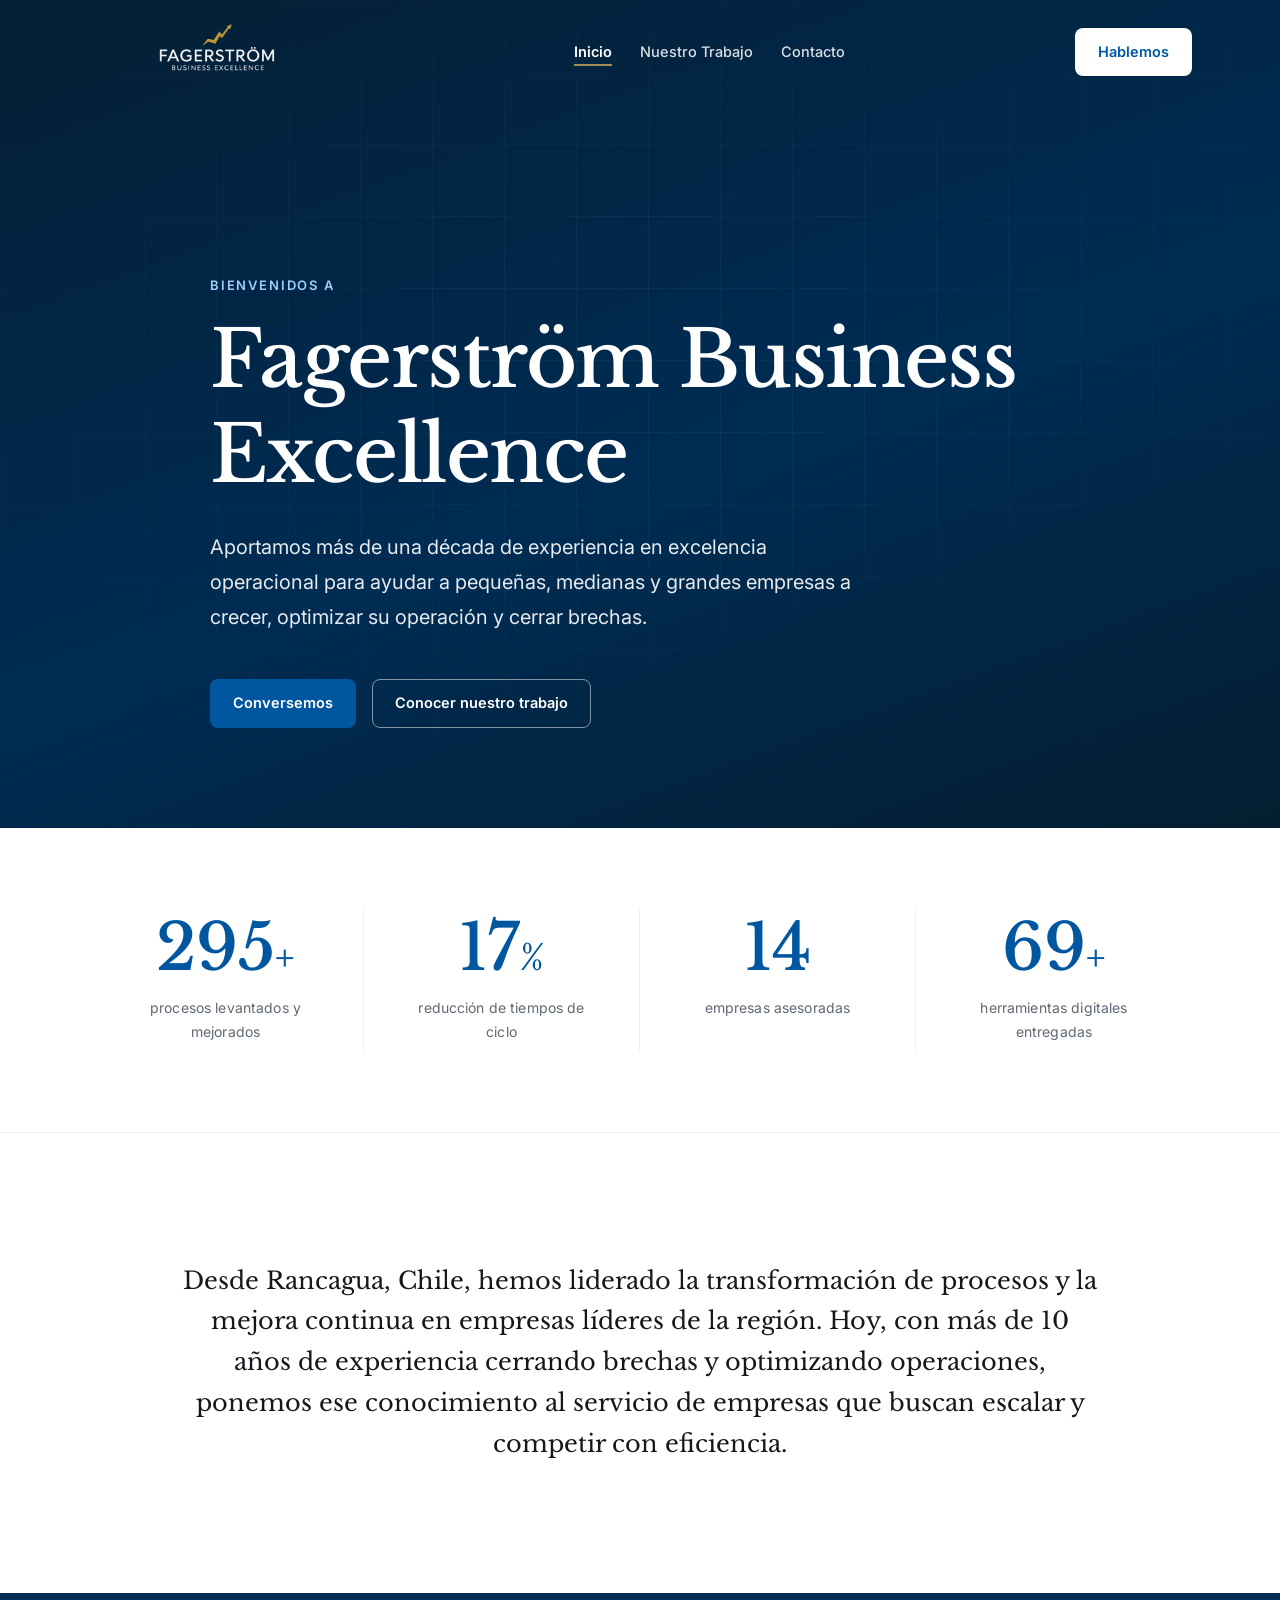
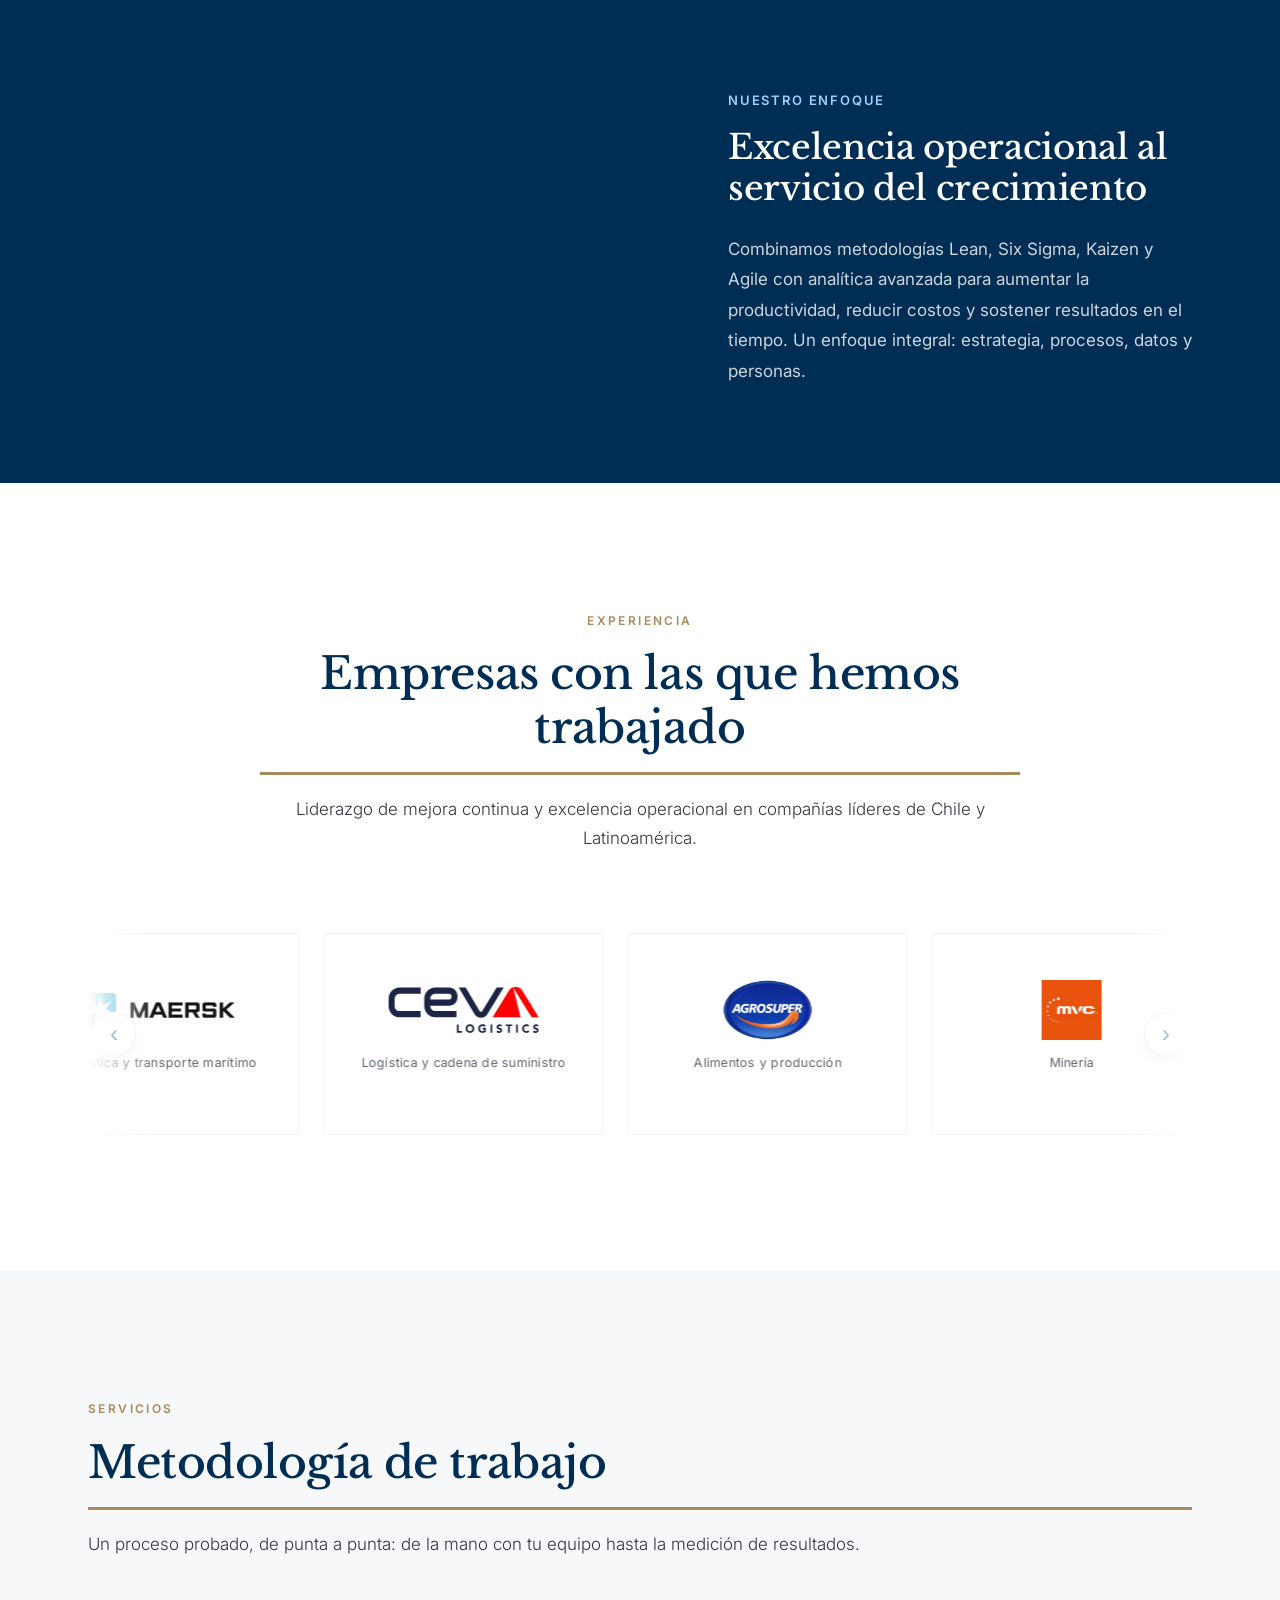
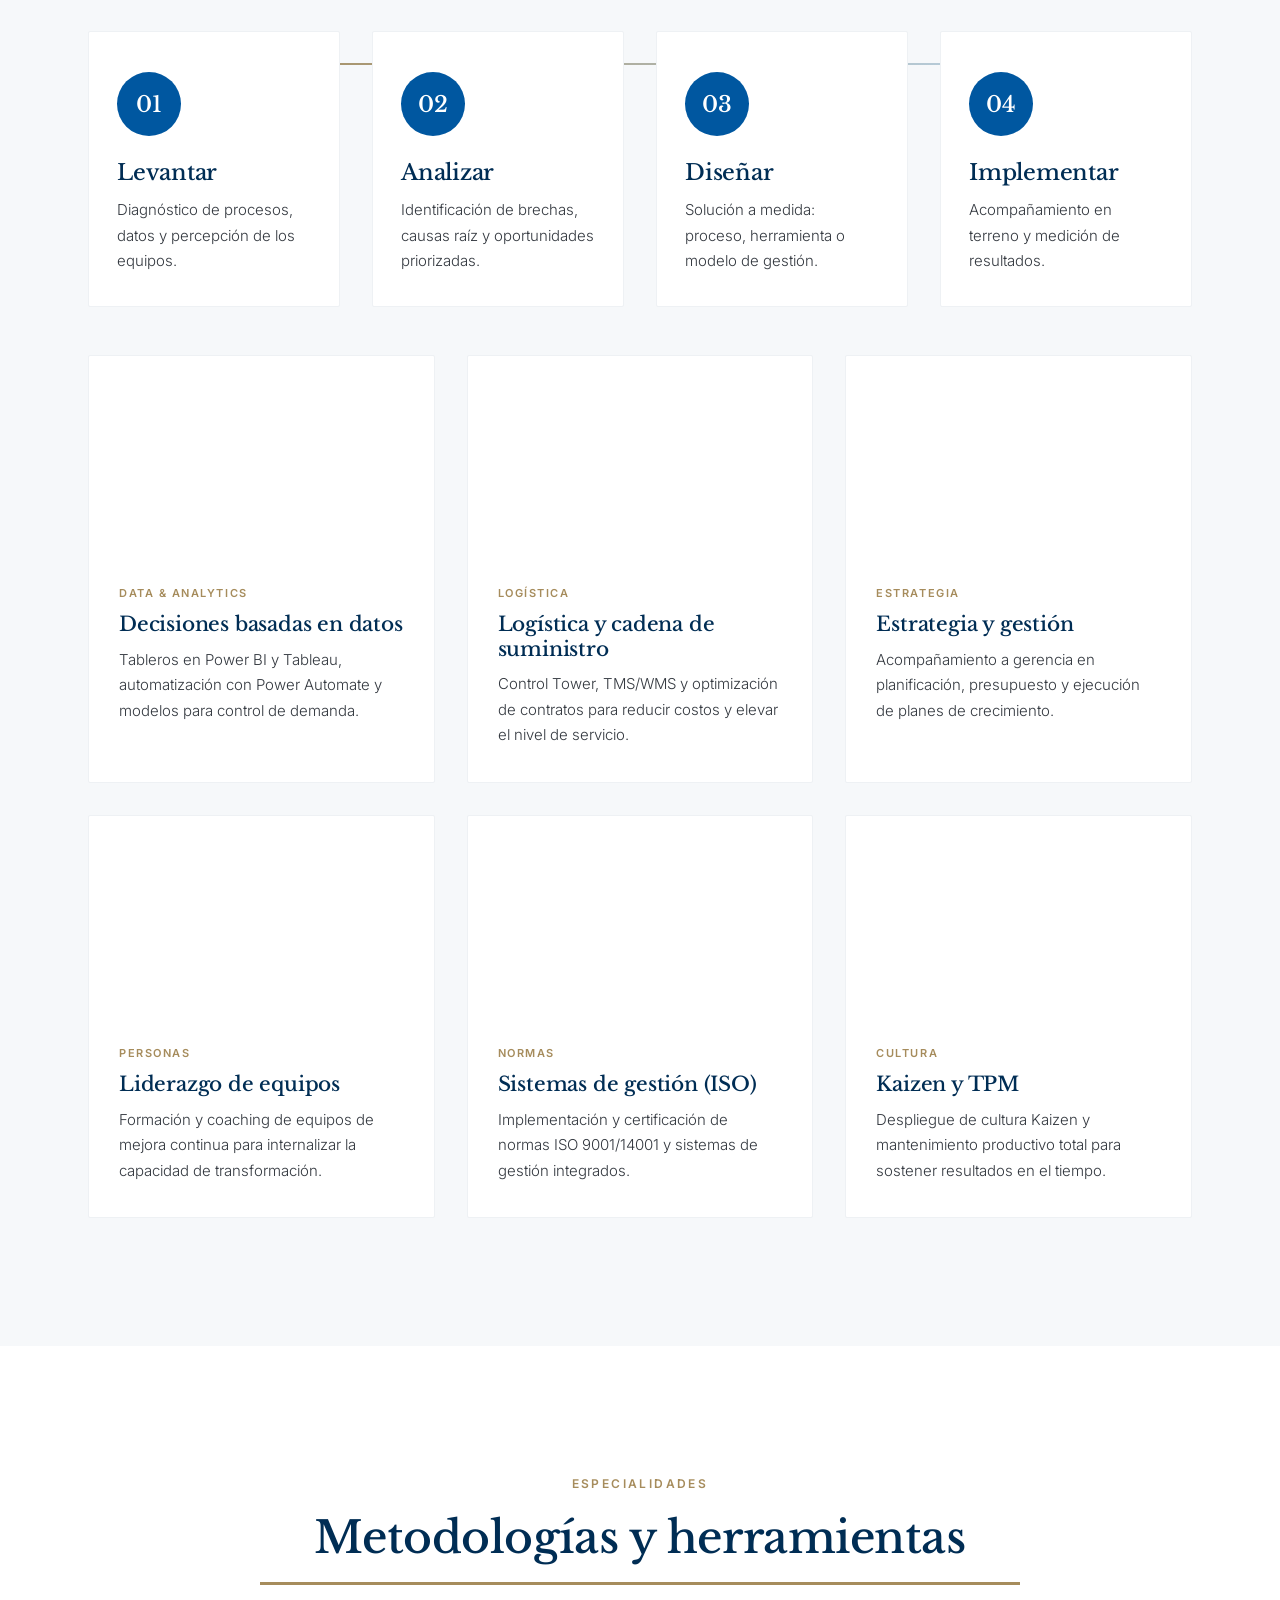
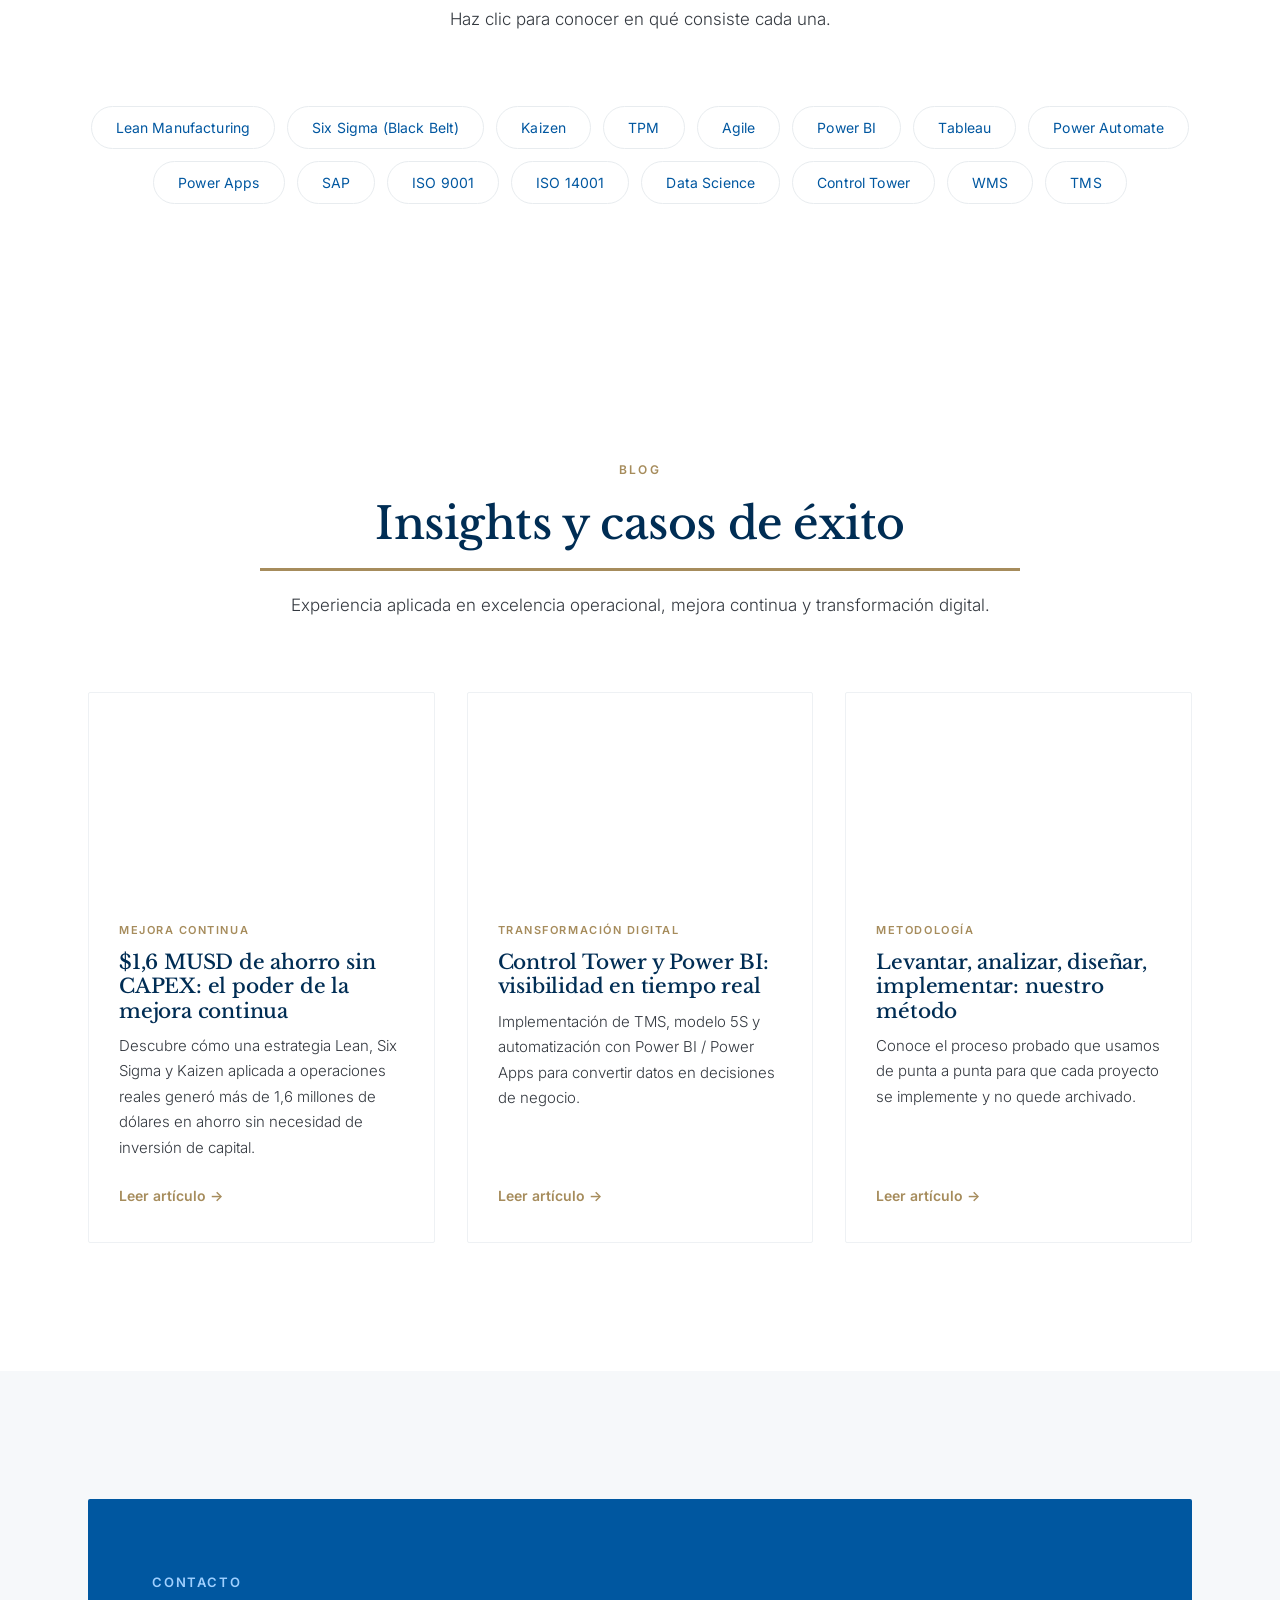
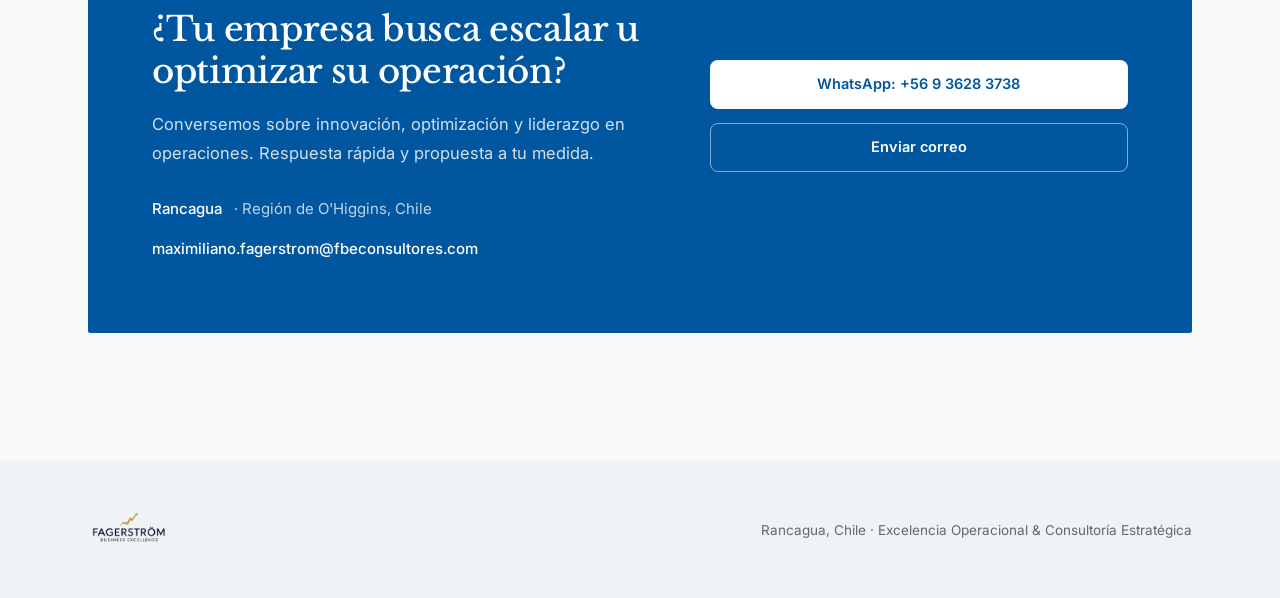
==== commit 41ab214c: "fix: chip-info se despliega debajo de los chips en lugar de arriba" ====
--- a/index.html
+++ b/index.html
@@ -207,10 +207,6 @@
     </div>
     <div class="chips-wrap reveal">
       <p class="chip-hint">Toca una etiqueta para ver su descripción</p>
-      <div class="chip-info" id="chipInfo">
-        <div class="title" id="chipTitle"></div>
-        <p id="chipDesc"></p>
-      </div>
       <div class="chips" id="chips">
         <button class="chip" data-desc="Filosofía operativa basada en la maximización del valor para el cliente mediante la erradicación sistemática de todo tipo de desperdicios (los famosos muda, muri y mura), optimizando el flujo de trabajo y empoderando a los equipos para resolver problemas de raíz en el piso de producción.">Lean Manufacturing</button>
         <button class="chip" data-desc="Metodología avanzada de gestión impulsada por datos y estadística (DMAIC: Definir, Medir, Analizar, Mejorar y Controlar) enfocada en reducir la variabilidad y los defectos en los procesos. Un rol de nivel Black Belt lidera proyectos complejos de alto impacto financiero, actuando como agente de cambio y mentor técnico en la organización.">Six Sigma (Black Belt)</button>
@@ -229,6 +225,10 @@
         <button class="chip" data-desc="Sistema de gestión de almacenes diseñado para optimizar y controlar de forma milimétrica las operaciones internas de un centro de distribución, abarcando desde la recepción y el almacenamiento inteligente de mercancías hasta el picking, packing y despacho eficiente de pedidos.">WMS</button>
         <button class="chip" data-desc="Sistema de gestión de transporte enfocado en planificar, ejecutar y optimizar el movimiento físico de mercancías a lo largo de la cadena logística, asegurando la selección de rutas más rentables, el seguimiento en tiempo real de flotas y la reducción de costos de flete.">TMS</button>
       </div>
+      <div class="chip-info" id="chipInfo">
+        <div class="title" id="chipTitle"></div>
+        <p id="chipDesc"></p>
+      </div>
     </div>
   </div>
 </section>
--- a/styles.css
+++ b/styles.css
@@ -273,8 +273,6 @@
   }
   .chip-info.show {
     display: block !important;
-    position: sticky;
-    top: 70px;
     z-index: 20;
   }
   .chip-info .title { font-size: 17px; }
